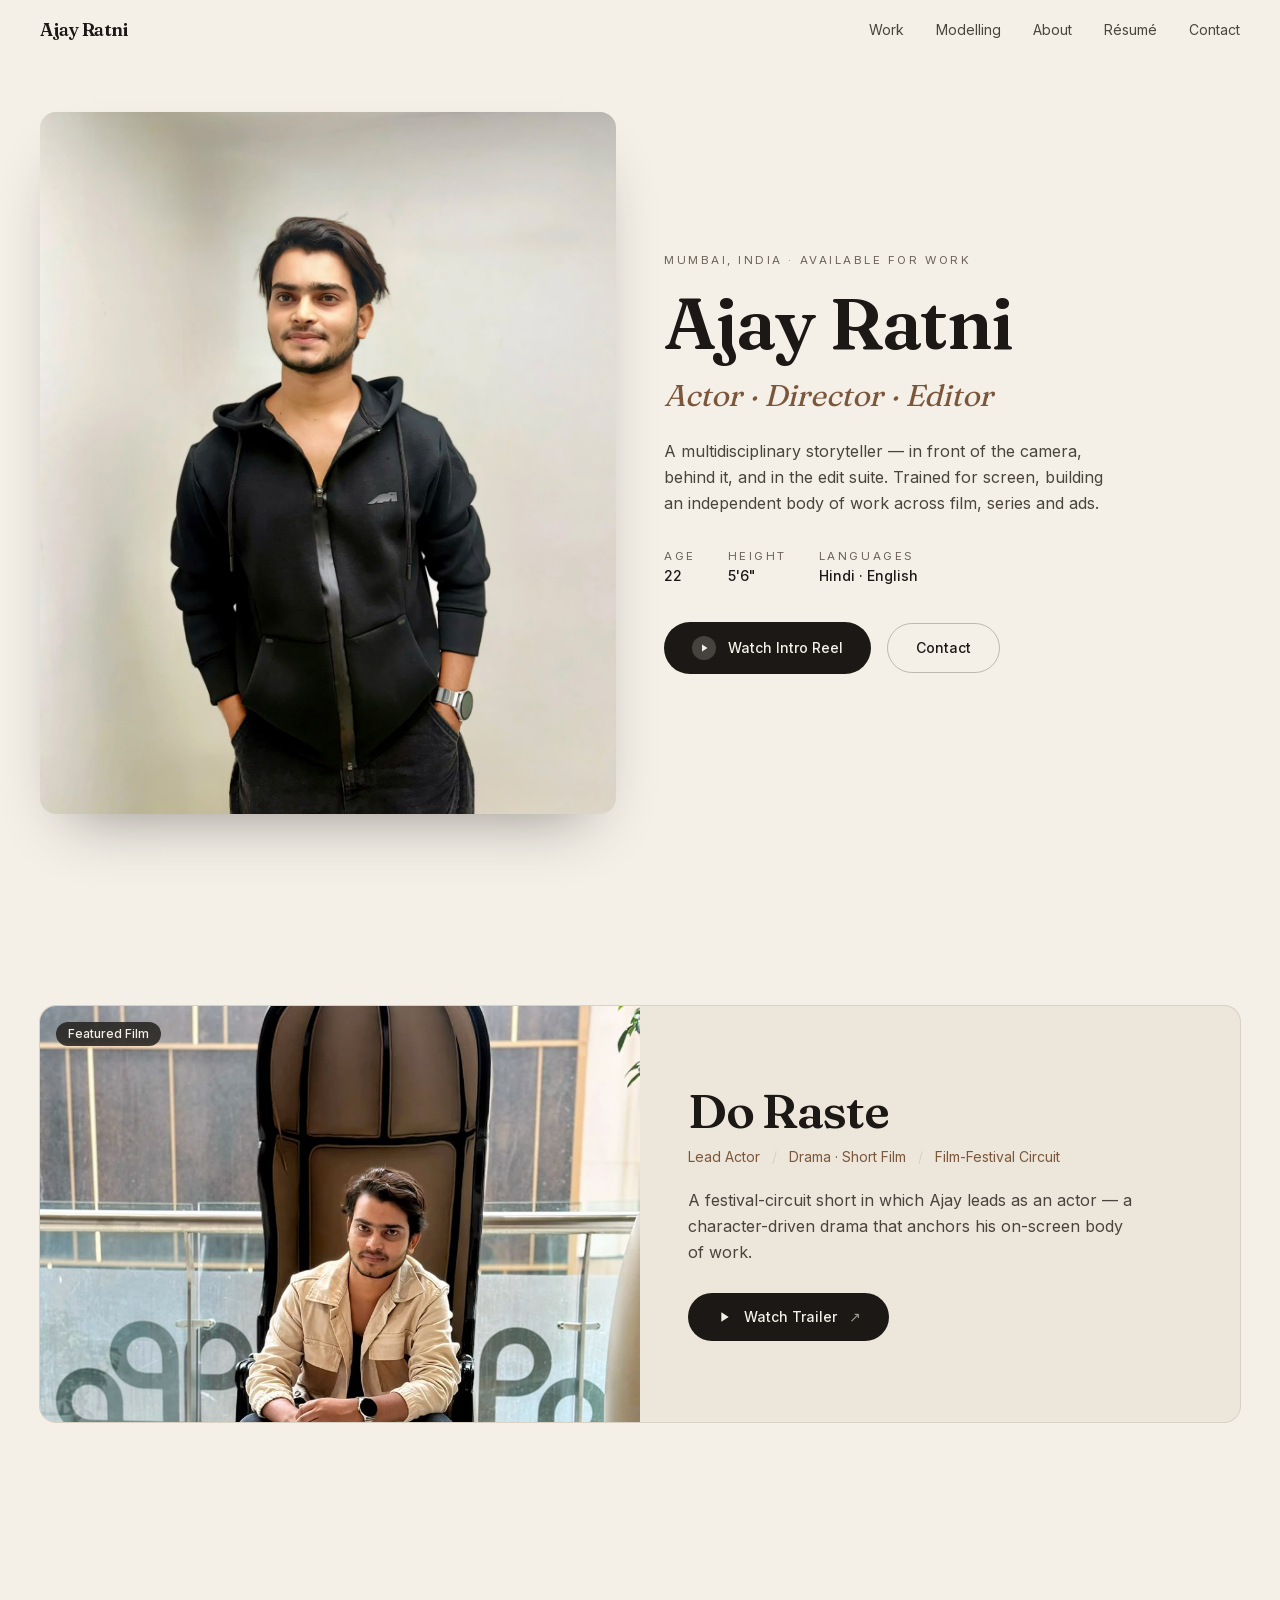
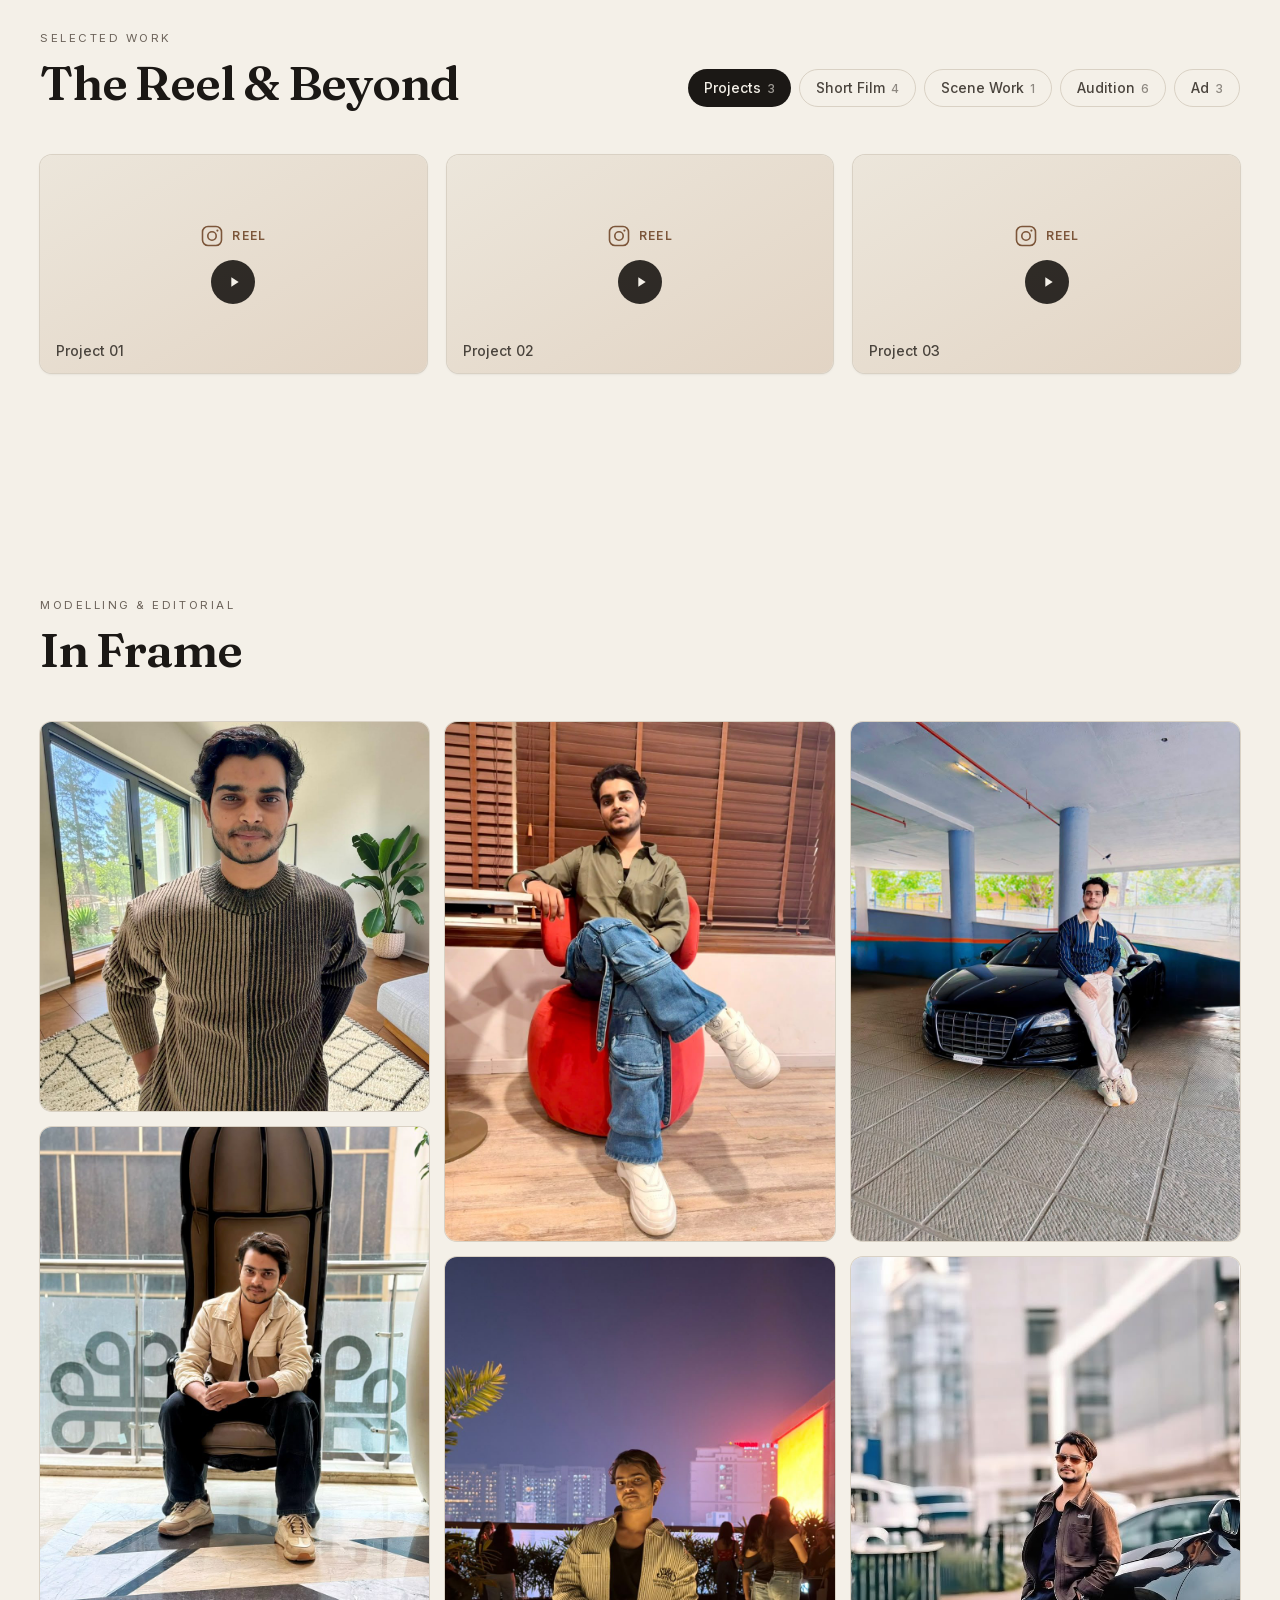
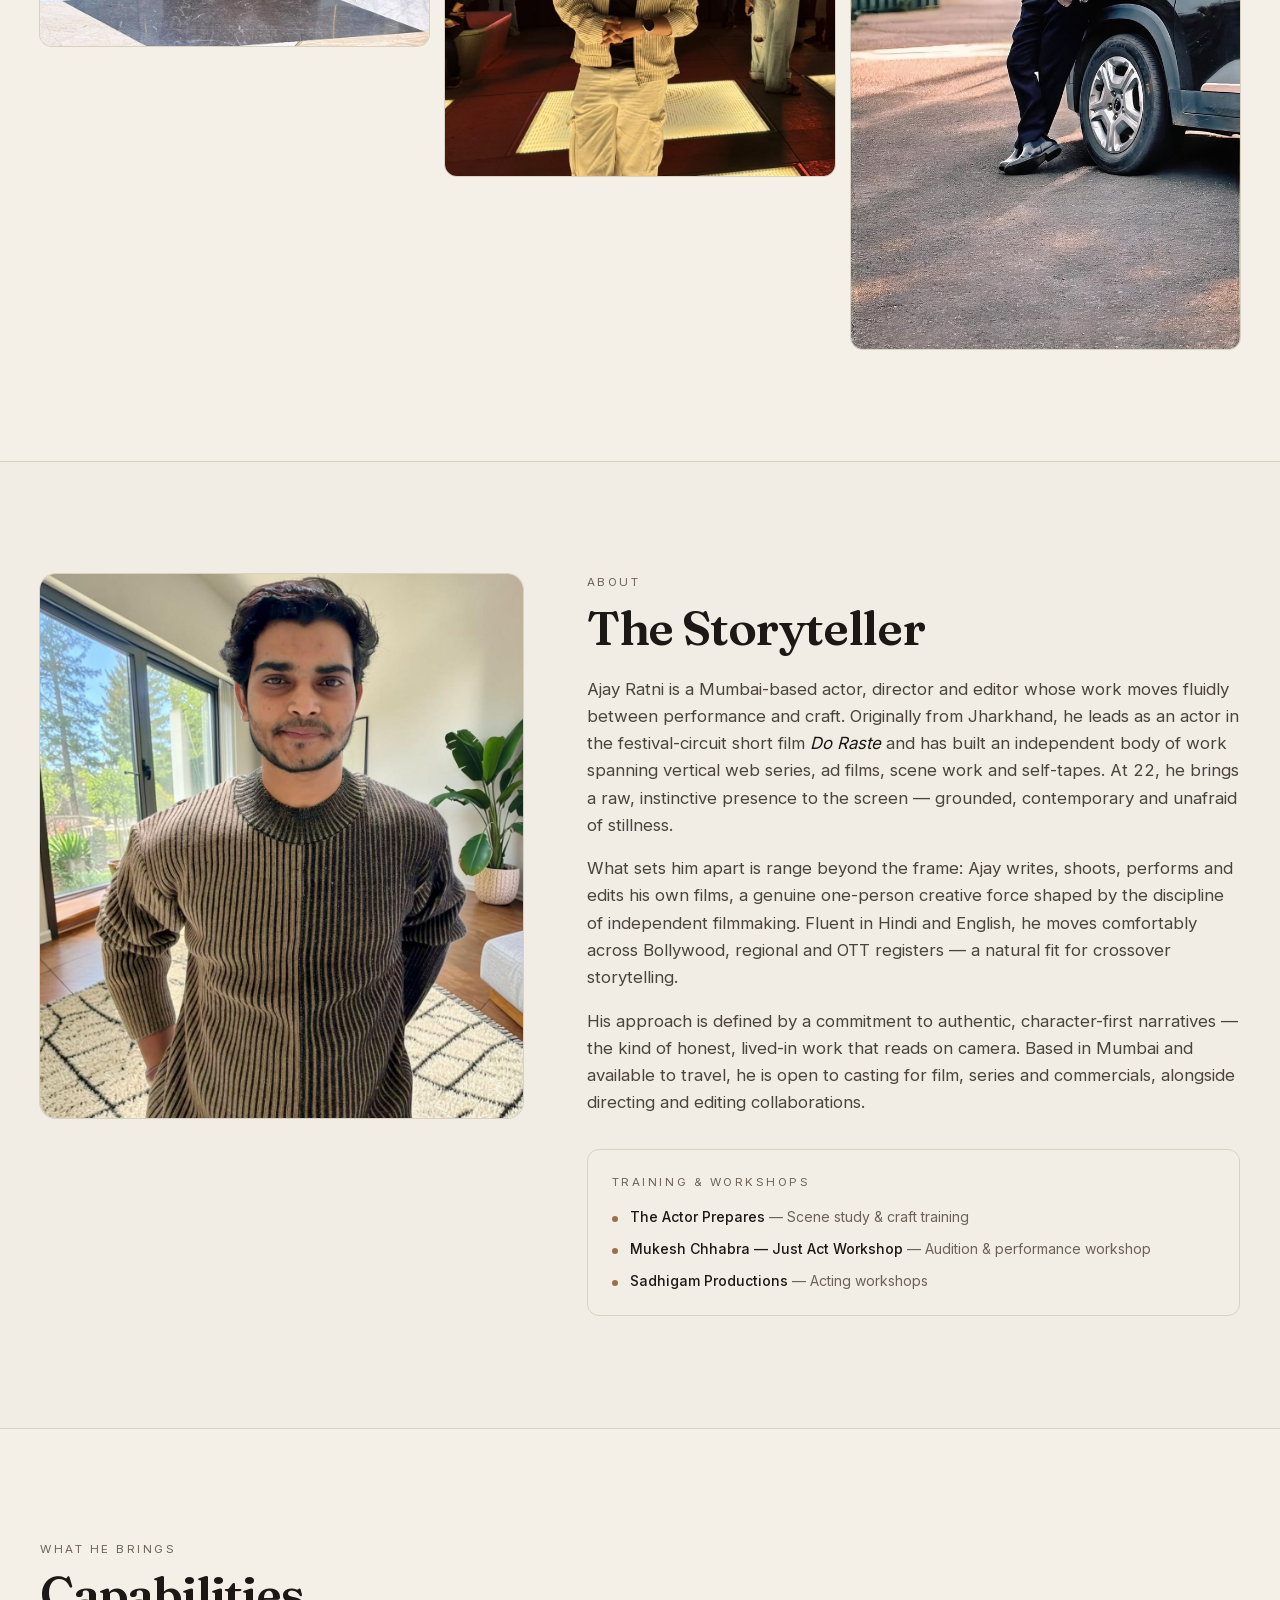
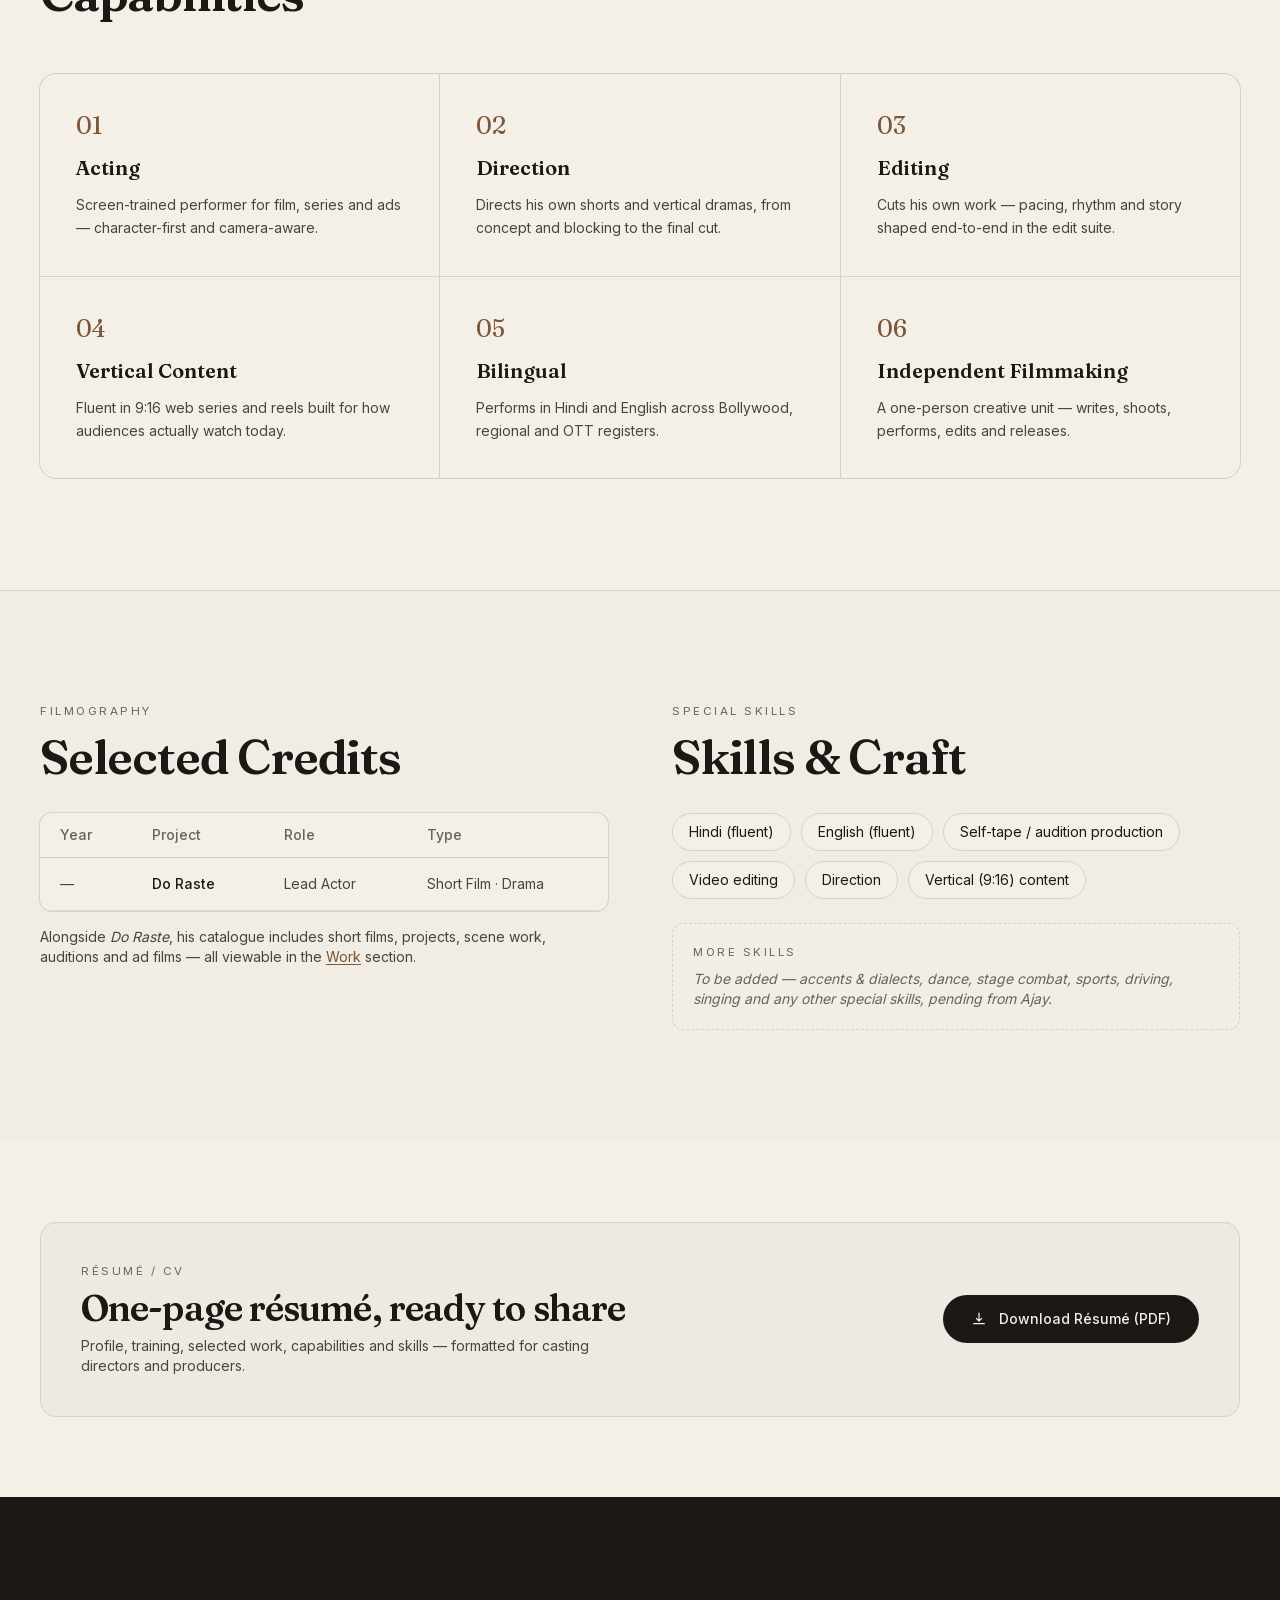
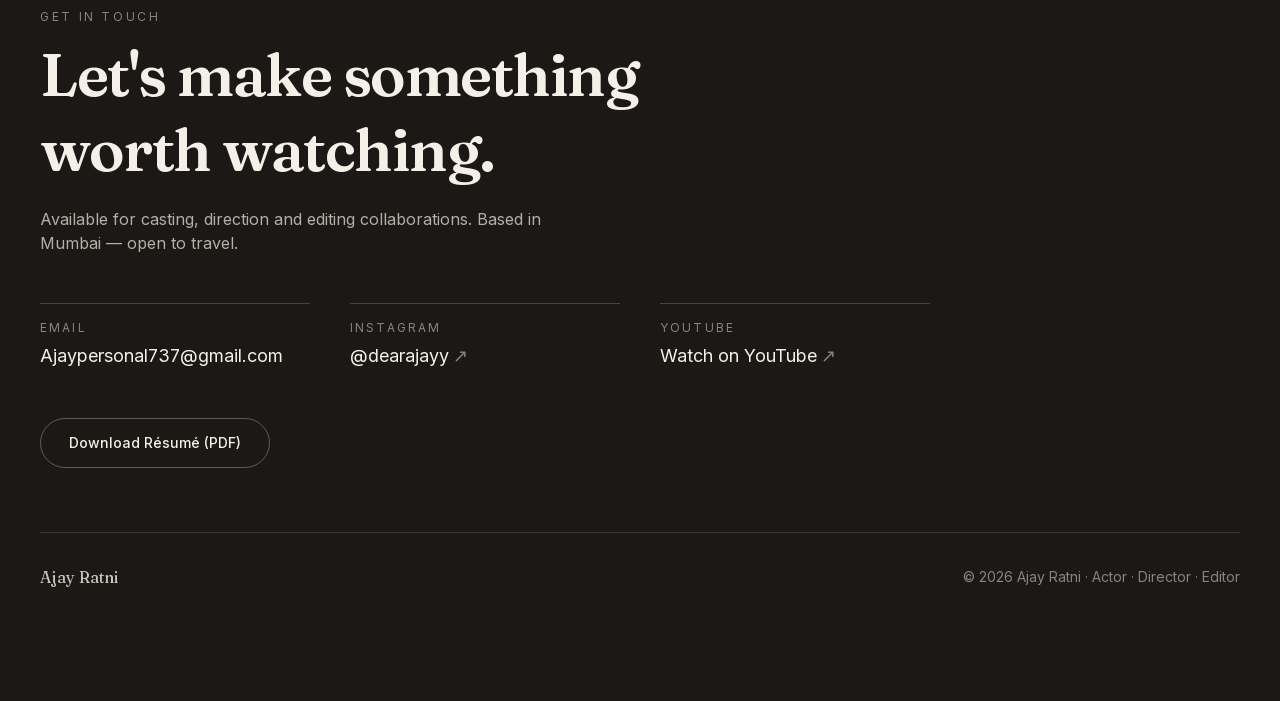
==== index.html @ 9f33a71b "initial cleaned ajay-ratni-site" ====
<!DOCTYPE html><html lang="en" class="fraunces_6823ef9b-module__G3Eq0G__variable inter_c15e96cb-module__0bjUvq__variable"><head><meta charSet="utf-8"/><meta name="viewport" content="width=device-width, initial-scale=1"/><link rel="preload" href="/_next/static/media/03bda585a99c6450-s.p.32sris142tqlb.woff2" as="font" crossorigin="" type="font/woff2"/><link rel="preload" href="/_next/static/media/83afe278b6a6bb3c-s.p.2bn3s6zvc0dyp.woff2" as="font" crossorigin="" type="font/woff2"/><link rel="preload" as="image" href="/images/hero-headshot.jpeg"/><link rel="stylesheet" href="/_next/static/chunks/0-1mn957_w1ls.css" data-precedence="next"/><link rel="preload" as="script" fetchPriority="low" href="/_next/static/chunks/3ll07n217cgxf.js"/><script src="/_next/static/chunks/17c2xufnf7-1b.js" async=""></script><script src="/_next/static/chunks/0iec5q4ack_04.js" async=""></script><script src="/_next/static/chunks/turbopack-42txp5vxx_n1k.js" async=""></script><script src="/_next/static/chunks/1d4h-sglyo8ft.js" async=""></script><script src="/_next/static/chunks/14mumt5_n0xhi.js" async=""></script><script src="/_next/static/chunks/2r0vityy7-nzr.js" async=""></script><meta name="next-size-adjust" content=""/><title>Ajay Ratni — Actor · Director · Editor</title><meta name="description" content="Ajay Ratni is a Mumbai-based actor, director and editor. Watch his intro reel, selected work, and get in touch for casting and collaboration."/><script src="/_next/static/chunks/0cz1d0mv5g_q7.js" noModule=""></script></head><body><div hidden=""><!--$--><!--/$--></div><main><nav class="fixed inset-x-0 top-0 z-40 transition-colors duration-300 border-b border-transparent bg-transparent"><div class="mx-auto flex max-w-7xl items-center justify-between px-6 py-4 md:px-10"><button class="font-serif text-lg font-semibold tracking-tight text-ink">Ajay Ratni</button><div class="hidden items-center gap-8 md:flex"><a href="#work" class="text-sm text-ink-soft transition hover:text-ink">Work</a><a href="#modelling" class="text-sm text-ink-soft transition hover:text-ink">Modelling</a><a href="#about" class="text-sm text-ink-soft transition hover:text-ink">About</a><a href="#resume" class="text-sm text-ink-soft transition hover:text-ink">Résumé</a><a href="#contact" class="text-sm text-ink-soft transition hover:text-ink">Contact</a></div><button class="flex h-9 w-9 items-center justify-center md:hidden" aria-label="Open menu" aria-expanded="false"><span class="relative block h-4 w-5"><span class="absolute left-0 block h-0.5 w-5 bg-ink transition-all top-0"></span><span class="absolute left-0 top-1.5 block h-0.5 w-5 bg-ink transition-all opacity-100"></span><span class="absolute left-0 block h-0.5 w-5 bg-ink transition-all top-3"></span></span></button></div></nav><section id="top" class="relative min-h-screen w-full"><div class="mx-auto grid max-w-7xl grid-cols-1 items-stretch gap-8 px-6 pb-16 pt-24 md:grid-cols-2 md:gap-12 md:px-10 md:pb-24 md:pt-28"><div><div class="relative aspect-[4/5] w-full overflow-hidden rounded-2xl bg-paper-2 shadow-[0_30px_60px_-30px_rgba(27,24,21,0.45)] md:aspect-auto md:h-[78vh]"><img alt="Ajay Ratni — portrait" decoding="async" data-nimg="fill" class="object-cover object-[center_18%]" style="position:absolute;height:100%;width:100%;left:0;top:0;right:0;bottom:0;color:transparent" src="/images/hero-headshot.jpeg"/></div></div><div class="flex flex-col justify-center"><p class="eyebrow mb-5">Mumbai, India · Available for Work</p><h1 class="font-serif text-5xl font-semibold leading-[0.95] tracking-tight text-ink sm:text-6xl md:text-7xl">Ajay Ratni</h1><p class="mt-5 font-serif text-2xl italic text-accent-deep sm:text-3xl">Actor · Director · Editor</p><p class="mt-6 max-w-md text-base leading-relaxed text-ink-soft">A multidisciplinary storyteller — in front of the camera, behind it, and in the edit suite. Trained for screen, building an independent body of work across film, series and ads.</p><dl class="mt-8 flex flex-wrap gap-x-8 gap-y-3 text-sm text-ink"><div><dt class="eyebrow mb-0.5">Age</dt><dd class="font-medium">22</dd></div><div><dt class="eyebrow mb-0.5">Height</dt><dd class="font-medium">5&#x27;6&quot;</dd></div><div><dt class="eyebrow mb-0.5">Languages</dt><dd class="font-medium">Hindi · English</dd></div></dl><div class="mt-9 flex flex-wrap items-center gap-4"><button class="group inline-flex items-center gap-3 rounded-full bg-ink px-7 py-3.5 text-sm font-medium text-paper transition hover:bg-accent-deep"><span class="flex h-6 w-6 items-center justify-center rounded-full bg-paper/20 transition group-hover:bg-paper/30"><svg viewBox="0 0 24 24" class="h-3 w-3 fill-paper" aria-hidden="true"><path d="M8 5v14l11-7z"></path></svg></span>Watch Intro Reel</button><a href="#contact" class="inline-flex items-center gap-2 rounded-full border border-ink/25 px-7 py-3.5 text-sm font-medium text-ink transition hover:border-ink hover:bg-ink hover:text-paper">Contact</a></div></div></div></section><section id="featured" class="mx-auto max-w-7xl px-6 py-20 md:px-10 md:py-24"><div class="grid grid-cols-1 items-stretch overflow-hidden rounded-2xl bg-paper-2 ring-1 ring-line md:grid-cols-2"><div class="relative aspect-[4/3] w-full md:aspect-auto md:min-h-[26rem]"><img alt="Ajay Ratni in Do Raste" loading="lazy" decoding="async" data-nimg="fill" class="object-cover object-top" style="position:absolute;height:100%;width:100%;left:0;top:0;right:0;bottom:0;color:transparent" src="/images/ajay-1.jpg"/><span class="absolute left-4 top-4 rounded-full bg-ink/80 px-3 py-1 text-xs font-medium text-paper backdrop-blur">Featured Film</span></div><div class="flex flex-col justify-center gap-5 p-8 md:p-12"><div><h2 class="font-serif text-4xl font-semibold tracking-tight text-ink sm:text-5xl">Do Raste</h2><p class="mt-3 flex flex-wrap gap-x-3 gap-y-1 text-sm text-accent-deep"><span>Lead Actor</span><span class="text-line">/</span><span>Drama · Short Film</span><span class="text-line">/</span><span>Film-Festival Circuit</span></p></div><p class="max-w-md text-base leading-relaxed text-ink-soft">A festival-circuit short in which Ajay leads as an actor — a character-driven drama that anchors his on-screen body of work.</p><div class="pt-2"><a href="https://www.instagram.com/p/DXLIN8mCIje/" target="_blank" rel="noopener noreferrer" class="inline-flex items-center gap-3 rounded-full bg-ink px-7 py-3.5 text-sm font-medium text-paper transition hover:bg-accent-deep"><svg viewBox="0 0 24 24" class="h-4 w-4 fill-paper" aria-hidden="true"><path d="M8 5v14l11-7z"></path></svg>Watch Trailer<span class="text-paper/60">↗</span></a></div></div></div></section><section id="work" class="mx-auto max-w-7xl px-6 py-20 md:px-10 md:py-28"><div class="mb-10 flex flex-col gap-6 md:mb-12 md:flex-row md:items-end md:justify-between"><div><p class="eyebrow mb-3">Selected Work</p><h2 class="font-serif text-4xl font-semibold tracking-tight text-ink sm:text-5xl">The Reel &amp; Beyond</h2></div><div class="flex flex-wrap gap-2"><button class="rounded-full px-4 py-2 text-sm font-medium transition bg-ink text-paper">Projects<span class="ml-1.5 text-xs opacity-60">3</span></button><button class="rounded-full px-4 py-2 text-sm font-medium transition border border-line text-ink-soft hover:border-ink/40 hover:text-ink">Short Film<span class="ml-1.5 text-xs opacity-60">4</span></button><button class="rounded-full px-4 py-2 text-sm font-medium transition border border-line text-ink-soft hover:border-ink/40 hover:text-ink">Scene Work<span class="ml-1.5 text-xs opacity-60">1</span></button><button class="rounded-full px-4 py-2 text-sm font-medium transition border border-line text-ink-soft hover:border-ink/40 hover:text-ink">Audition<span class="ml-1.5 text-xs opacity-60">6</span></button><button class="rounded-full px-4 py-2 text-sm font-medium transition border border-line text-ink-soft hover:border-ink/40 hover:text-ink">Ad<span class="ml-1.5 text-xs opacity-60">3</span></button></div></div><div class="grid grid-cols-1 gap-5 sm:grid-cols-2 lg:grid-cols-3"><a href="https://www.instagram.com/reel/DZEOx-eqaC0/" target="_blank" rel="noopener noreferrer" class="group relative flex aspect-video w-full flex-col items-center justify-center overflow-hidden rounded-xl bg-gradient-to-br from-paper-2 to-[#e2d4c4] text-ink shadow-sm ring-1 ring-line transition hover:shadow-lg" aria-label="Watch Project 01 on Instagram"><span class="flex items-center gap-2 text-accent-deep"><svg viewBox="0 0 24 24" class="h-6 w-6 fill-none stroke-current" stroke-width="1.6" aria-hidden="true"><rect x="2.5" y="2.5" width="19" height="19" rx="5.5"></rect><circle cx="12" cy="12" r="4.2"></circle><circle cx="17.4" cy="6.6" r="1.1" class="fill-current stroke-none"></circle></svg><span class="text-xs font-semibold uppercase tracking-widest">Reel</span></span><span class="mt-3 flex h-11 w-11 items-center justify-center rounded-full bg-ink/90 transition group-hover:scale-105"><svg viewBox="0 0 24 24" class="ml-0.5 h-4 w-4 fill-paper" aria-hidden="true"><path d="M8 5v14l11-7z"></path></svg></span><span class="absolute bottom-3 left-4 text-sm font-medium text-ink-soft">Project 01</span><span class="absolute bottom-3 right-4 text-[0.7rem] text-muted opacity-0 transition group-hover:opacity-100">Opens Instagram ↗</span></a><a href="https://www.instagram.com/reel/DVXkE86EWV7/" target="_blank" rel="noopener noreferrer" class="group relative flex aspect-video w-full flex-col items-center justify-center overflow-hidden rounded-xl bg-gradient-to-br from-paper-2 to-[#e2d4c4] text-ink shadow-sm ring-1 ring-line transition hover:shadow-lg" aria-label="Watch Project 02 on Instagram"><span class="flex items-center gap-2 text-accent-deep"><svg viewBox="0 0 24 24" class="h-6 w-6 fill-none stroke-current" stroke-width="1.6" aria-hidden="true"><rect x="2.5" y="2.5" width="19" height="19" rx="5.5"></rect><circle cx="12" cy="12" r="4.2"></circle><circle cx="17.4" cy="6.6" r="1.1" class="fill-current stroke-none"></circle></svg><span class="text-xs font-semibold uppercase tracking-widest">Reel</span></span><span class="mt-3 flex h-11 w-11 items-center justify-center rounded-full bg-ink/90 transition group-hover:scale-105"><svg viewBox="0 0 24 24" class="ml-0.5 h-4 w-4 fill-paper" aria-hidden="true"><path d="M8 5v14l11-7z"></path></svg></span><span class="absolute bottom-3 left-4 text-sm font-medium text-ink-soft">Project 02</span><span class="absolute bottom-3 right-4 text-[0.7rem] text-muted opacity-0 transition group-hover:opacity-100">Opens Instagram ↗</span></a><a href="https://www.instagram.com/reel/DVxMv7QkeDi/" target="_blank" rel="noopener noreferrer" class="group relative flex aspect-video w-full flex-col items-center justify-center overflow-hidden rounded-xl bg-gradient-to-br from-paper-2 to-[#e2d4c4] text-ink shadow-sm ring-1 ring-line transition hover:shadow-lg" aria-label="Watch Project 03 on Instagram"><span class="flex items-center gap-2 text-accent-deep"><svg viewBox="0 0 24 24" class="h-6 w-6 fill-none stroke-current" stroke-width="1.6" aria-hidden="true"><rect x="2.5" y="2.5" width="19" height="19" rx="5.5"></rect><circle cx="12" cy="12" r="4.2"></circle><circle cx="17.4" cy="6.6" r="1.1" class="fill-current stroke-none"></circle></svg><span class="text-xs font-semibold uppercase tracking-widest">Reel</span></span><span class="mt-3 flex h-11 w-11 items-center justify-center rounded-full bg-ink/90 transition group-hover:scale-105"><svg viewBox="0 0 24 24" class="ml-0.5 h-4 w-4 fill-paper" aria-hidden="true"><path d="M8 5v14l11-7z"></path></svg></span><span class="absolute bottom-3 left-4 text-sm font-medium text-ink-soft">Project 03</span><span class="absolute bottom-3 right-4 text-[0.7rem] text-muted opacity-0 transition group-hover:opacity-100">Opens Instagram ↗</span></a></div></section><section id="modelling" class="mx-auto max-w-7xl px-6 py-20 md:px-10 md:py-28"><div class="mb-10 md:mb-12"><p class="eyebrow mb-3">Modelling &amp; Editorial</p><h2 class="font-serif text-4xl font-semibold tracking-tight text-ink sm:text-5xl">In Frame</h2></div><div class="gap-4 [column-fill:_balance] sm:columns-2 lg:columns-3"><button class="group mb-4 block w-full overflow-hidden rounded-xl ring-1 ring-line" aria-label="Open photo 1"><img src="/images/ajay-2.jpg" alt="Ajay Ratni — modelling 1" loading="lazy" class="w-full transition duration-500 group-hover:scale-[1.03]"/></button><button class="group mb-4 block w-full overflow-hidden rounded-xl ring-1 ring-line" aria-label="Open photo 2"><img src="/images/ajay-1.jpg" alt="Ajay Ratni — modelling 2" loading="lazy" class="w-full transition duration-500 group-hover:scale-[1.03]"/></button><button class="group mb-4 block w-full overflow-hidden rounded-xl ring-1 ring-line" aria-label="Open photo 3"><img src="/images/ajay-3.jpg" alt="Ajay Ratni — modelling 3" loading="lazy" class="w-full transition duration-500 group-hover:scale-[1.03]"/></button><button class="group mb-4 block w-full overflow-hidden rounded-xl ring-1 ring-line" aria-label="Open photo 4"><img src="/images/ajay-6.jpg" alt="Ajay Ratni — modelling 4" loading="lazy" class="w-full transition duration-500 group-hover:scale-[1.03]"/></button><button class="group mb-4 block w-full overflow-hidden rounded-xl ring-1 ring-line" aria-label="Open photo 5"><img src="/images/ajay-4.jpg" alt="Ajay Ratni — modelling 5" loading="lazy" class="w-full transition duration-500 group-hover:scale-[1.03]"/></button><button class="group mb-4 block w-full overflow-hidden rounded-xl ring-1 ring-line" aria-label="Open photo 6"><img src="/images/ajay-5.jpg" alt="Ajay Ratni — modelling 6" loading="lazy" class="w-full transition duration-500 group-hover:scale-[1.03]"/></button></div></section><section id="about" class="border-y border-line bg-paper-2/40"><div class="mx-auto grid max-w-7xl grid-cols-1 gap-10 px-6 py-20 md:grid-cols-[0.85fr_1.15fr] md:gap-16 md:px-10 md:py-28"><div class="relative order-1 aspect-[4/5] w-full overflow-hidden rounded-2xl ring-1 ring-line md:order-none md:aspect-auto md:h-[34rem]"><img alt="Ajay Ratni" loading="lazy" decoding="async" data-nimg="fill" class="object-cover object-top" style="position:absolute;height:100%;width:100%;left:0;top:0;right:0;bottom:0;color:transparent" src="/images/ajay-2.jpg"/></div><div class="flex flex-col justify-center"><p class="eyebrow mb-3">About</p><h2 class="mb-6 font-serif text-4xl font-semibold tracking-tight text-ink sm:text-5xl">The Storyteller</h2><div class="space-y-4 text-[1.05rem] leading-relaxed text-ink-soft"><p>Ajay Ratni is a Mumbai-based actor, director and editor whose work moves fluidly between performance and craft. Originally from Jharkhand, he leads as an actor in the festival-circuit short film<!-- --> <em class="text-ink">Do Raste</em> and has built an independent body of work spanning vertical web series, ad films, scene work and self-tapes. At 22, he brings a raw, instinctive presence to the screen — grounded, contemporary and unafraid of stillness.</p><p>What sets him apart is range beyond the frame: Ajay writes, shoots, performs and edits his own films, a genuine one-person creative force shaped by the discipline of independent filmmaking. Fluent in Hindi and English, he moves comfortably across Bollywood, regional and OTT registers — a natural fit for crossover storytelling.</p><p>His approach is defined by a commitment to authentic, character-first narratives — the kind of honest, lived-in work that reads on camera. Based in Mumbai and available to travel, he is open to casting for film, series and commercials, alongside directing and editing collaborations.</p></div><div class="mt-8 rounded-xl border border-line bg-paper/60 p-6"><p class="eyebrow mb-4">Training &amp; Workshops</p><ul class="space-y-3"><li class="flex items-baseline gap-3"><span class="mt-1 h-1.5 w-1.5 shrink-0 rounded-full bg-accent"></span><span class="text-sm text-ink"><span class="font-medium">The Actor Prepares</span><span class="text-muted"> — <!-- -->Scene study &amp; craft training</span></span></li><li class="flex items-baseline gap-3"><span class="mt-1 h-1.5 w-1.5 shrink-0 rounded-full bg-accent"></span><span class="text-sm text-ink"><span class="font-medium">Mukesh Chhabra — Just Act Workshop</span><span class="text-muted"> — <!-- -->Audition &amp; performance workshop</span></span></li><li class="flex items-baseline gap-3"><span class="mt-1 h-1.5 w-1.5 shrink-0 rounded-full bg-accent"></span><span class="text-sm text-ink"><span class="font-medium">Sadhigam Productions</span><span class="text-muted"> — <!-- -->Acting workshops</span></span></li></ul></div></div></div></section><section id="capabilities" class="mx-auto max-w-7xl px-6 py-20 md:px-10 md:py-28"><div class="mb-10 md:mb-14"><p class="eyebrow mb-3">What He Brings</p><h2 class="font-serif text-4xl font-semibold tracking-tight text-ink sm:text-5xl">Capabilities</h2></div><div class="grid grid-cols-1 gap-px overflow-hidden rounded-2xl bg-line ring-1 ring-line sm:grid-cols-2 lg:grid-cols-3"><div class="group flex flex-col gap-3 bg-paper p-7 transition hover:bg-paper-2/60 md:p-9"><span class="font-serif text-2xl text-accent-deep">01</span><h3 class="font-serif text-xl font-semibold text-ink">Acting</h3><p class="text-sm leading-relaxed text-ink-soft">Screen-trained performer for film, series and ads — character-first and camera-aware.</p></div><div class="group flex flex-col gap-3 bg-paper p-7 transition hover:bg-paper-2/60 md:p-9"><span class="font-serif text-2xl text-accent-deep">02</span><h3 class="font-serif text-xl font-semibold text-ink">Direction</h3><p class="text-sm leading-relaxed text-ink-soft">Directs his own shorts and vertical dramas, from concept and blocking to the final cut.</p></div><div class="group flex flex-col gap-3 bg-paper p-7 transition hover:bg-paper-2/60 md:p-9"><span class="font-serif text-2xl text-accent-deep">03</span><h3 class="font-serif text-xl font-semibold text-ink">Editing</h3><p class="text-sm leading-relaxed text-ink-soft">Cuts his own work — pacing, rhythm and story shaped end-to-end in the edit suite.</p></div><div class="group flex flex-col gap-3 bg-paper p-7 transition hover:bg-paper-2/60 md:p-9"><span class="font-serif text-2xl text-accent-deep">04</span><h3 class="font-serif text-xl font-semibold text-ink">Vertical Content</h3><p class="text-sm leading-relaxed text-ink-soft">Fluent in 9:16 web series and reels built for how audiences actually watch today.</p></div><div class="group flex flex-col gap-3 bg-paper p-7 transition hover:bg-paper-2/60 md:p-9"><span class="font-serif text-2xl text-accent-deep">05</span><h3 class="font-serif text-xl font-semibold text-ink">Bilingual</h3><p class="text-sm leading-relaxed text-ink-soft">Performs in Hindi and English across Bollywood, regional and OTT registers.</p></div><div class="group flex flex-col gap-3 bg-paper p-7 transition hover:bg-paper-2/60 md:p-9"><span class="font-serif text-2xl text-accent-deep">06</span><h3 class="font-serif text-xl font-semibold text-ink">Independent Filmmaking</h3><p class="text-sm leading-relaxed text-ink-soft">A one-person creative unit — writes, shoots, performs, edits and releases.</p></div></div></section><section id="credits" class="border-t border-line bg-paper-2/40"><div class="mx-auto grid max-w-7xl grid-cols-1 gap-12 px-6 py-20 md:grid-cols-2 md:gap-16 md:px-10 md:py-28"><div><p class="eyebrow mb-3">Filmography</p><h2 class="mb-8 font-serif text-4xl font-semibold tracking-tight text-ink sm:text-5xl">Selected Credits</h2><div class="overflow-x-auto rounded-xl bg-paper ring-1 ring-line"><table class="w-full min-w-[26rem] text-left text-sm"><thead><tr class="border-b border-line text-muted"><th class="px-5 py-3 font-medium">Year</th><th class="px-5 py-3 font-medium">Project</th><th class="px-5 py-3 font-medium">Role</th><th class="px-5 py-3 font-medium">Type</th></tr></thead><tbody><tr class="border-b border-line/70"><td class="px-5 py-4 text-ink-soft">—</td><td class="px-5 py-4 font-medium text-ink">Do Raste</td><td class="px-5 py-4 text-ink-soft">Lead Actor</td><td class="px-5 py-4 text-ink-soft">Short Film · Drama</td></tr></tbody></table></div><p class="mt-4 text-sm text-ink-soft">Alongside <em>Do Raste</em>, his catalogue includes short films, projects, scene work, auditions and ad films — all viewable in the<!-- --> <a href="#work" class="text-accent-deep underline underline-offset-2">Work</a> <!-- -->section.</p></div><div><p class="eyebrow mb-3">Special Skills</p><h2 class="mb-8 font-serif text-4xl font-semibold tracking-tight text-ink sm:text-5xl">Skills &amp; Craft</h2><div class="flex flex-wrap gap-2.5"><span class="rounded-full border border-line bg-paper px-4 py-2 text-sm text-ink">Hindi (fluent)</span><span class="rounded-full border border-line bg-paper px-4 py-2 text-sm text-ink">English (fluent)</span><span class="rounded-full border border-line bg-paper px-4 py-2 text-sm text-ink">Self-tape / audition production</span><span class="rounded-full border border-line bg-paper px-4 py-2 text-sm text-ink">Video editing</span><span class="rounded-full border border-line bg-paper px-4 py-2 text-sm text-ink">Direction</span><span class="rounded-full border border-line bg-paper px-4 py-2 text-sm text-ink">Vertical (9:16) content</span></div><div class="mt-6 rounded-xl border border-dashed border-line bg-paper/50 p-5"><p class="eyebrow mb-2">More Skills</p><p class="text-sm italic text-muted">To be added — accents &amp; dialects, dance, stage combat, sports, driving, singing and any other special skills, pending from Ajay.</p></div></div></div></section><section id="resume" class="mx-auto max-w-7xl px-6 py-16 md:px-10 md:py-20"><div class="flex flex-col items-start justify-between gap-6 rounded-2xl border border-line bg-paper-2/50 p-8 md:flex-row md:items-center md:p-10"><div><p class="eyebrow mb-2">Résumé / CV</p><h2 class="font-serif text-3xl font-semibold tracking-tight text-ink sm:text-4xl">One-page résumé, ready to share</h2><p class="mt-2 max-w-lg text-sm text-ink-soft">Profile, training, selected work, capabilities and skills — formatted for casting directors and producers.</p></div><a href="/Ajay-Ratni-Resume.pdf" download="" class="inline-flex shrink-0 items-center gap-3 rounded-full bg-ink px-7 py-3.5 text-sm font-medium text-paper transition hover:bg-accent-deep"><svg viewBox="0 0 24 24" class="h-4 w-4 fill-none stroke-current" stroke-width="1.8" aria-hidden="true"><path d="M12 3v12m0 0 4-4m-4 4-4-4M4 19h16" stroke-linecap="round" stroke-linejoin="round"></path></svg>Download Résumé (PDF)</a></div></section><footer id="contact" class="bg-ink text-paper"><div class="mx-auto max-w-7xl px-6 py-20 md:px-10 md:py-28"><p class="mb-3 text-xs uppercase tracking-[0.22em] text-paper/50">Get in touch</p><h2 class="max-w-2xl font-serif text-4xl font-semibold leading-tight tracking-tight sm:text-6xl">Let&#x27;s make something worth watching.</h2><p class="mt-5 max-w-lg text-paper/70">Available for casting, direction and editing collaborations. Based in Mumbai — open to travel.</p><div class="mt-12 grid grid-cols-1 gap-x-10 gap-y-8 sm:grid-cols-2 lg:grid-cols-4"><a href="mailto:Ajaypersonal737@gmail.com" class="group border-t border-paper/20 pt-4 transition"><p class="text-xs uppercase tracking-[0.18em] text-paper/50">Email</p><p class="mt-1.5 text-lg text-paper transition group-hover:text-accent">Ajaypersonal737@gmail.com</p></a><a href="https://www.instagram.com/dearajayy" target="_blank" rel="noopener noreferrer" class="group border-t border-paper/20 pt-4 transition"><p class="text-xs uppercase tracking-[0.18em] text-paper/50">Instagram</p><p class="mt-1.5 text-lg text-paper transition group-hover:text-accent">@dearajayy<span class="ml-1 text-paper/50">↗</span></p></a><a href="https://youtu.be/1nlHMQfiEY0" target="_blank" rel="noopener noreferrer" class="group border-t border-paper/20 pt-4 transition"><p class="text-xs uppercase tracking-[0.18em] text-paper/50">YouTube</p><p class="mt-1.5 text-lg text-paper transition group-hover:text-accent">Watch on YouTube<span class="ml-1 text-paper/50">↗</span></p></a></div><div class="mt-12"><a href="/Ajay-Ratni-Resume.pdf" download="" class="inline-flex items-center gap-3 rounded-full border border-paper/30 px-7 py-3.5 text-sm font-medium text-paper transition hover:border-paper hover:bg-paper hover:text-ink">Download Résumé (PDF)</a></div><div class="mt-16 flex flex-col gap-2 border-t border-paper/15 pt-8 text-sm text-paper/50 sm:flex-row sm:items-center sm:justify-between"><span class="font-serif text-base text-paper/80">Ajay Ratni</span><span>© <!-- -->2026<!-- --> Ajay Ratni · Actor · Director · Editor</span></div></div></footer></main><!--$--><!--/$--><script src="/_next/static/chunks/3ll07n217cgxf.js" id="_R_" async=""></script><script>(self.__next_f=self.__next_f | []).push([0])</script><script>self.__next_f.push([1,"1:\"$Sreact.fragment\"\n2:I[39756,[\"/_next/static/chunks/1d4h-sglyo8ft.js\",\"/_next/static/chunks/14mumt5_n0xhi.js\"],\"default\"]\n3:I[37457,[\"/_next/static/chunks/1d4h-sglyo8ft.js\",\"/_next/static/chunks/14mumt5_n0xhi.js\"],\"default\"]\n4:I[42724,[\"/_next/static/chunks/1d4h-sglyo8ft.js\",\"/_next/static/chunks/14mumt5_n0xhi.js\",\"/_next/static/chunks/2r0vityy7-nzr.js\"],\"default\"]\n5:I[92349,[\"/_next/static/chunks/1d4h-sglyo8ft.js\",\"/_next/static/chunks/14mumt5_n0xhi.js\",\"/_next/static/chunks/2r0vityy7-nzr.js\"],\"default\"]\n6:I[5500,[\"/_next/static/chunks/1d4h-sglyo8ft.js\",\"/_next/static/chunks/14mumt5_n0xhi.js\",\"/_next/static/chunks/2r0vityy7-nzr.js\"],\"Image\"]\n7:I[48055,[\"/_next/static/chunks/1d4h-sglyo8ft.js\",\"/_next/static/chunks/14mumt5_n0xhi.js\",\"/_next/static/chunks/2r0vityy7-nzr.js\"],\"default\"]\n8:I[31685,[\"/_next/static/chunks/1d4h-sglyo8ft.js\",\"/_next/static/chunks/14mumt5_n0xhi.js\",\"/_next/static/chunks/2r0vityy7-nzr.js\"],\"default\"]\n12:I[68027,[\"/_next/static/chunks/1d4h-sglyo8ft.js\",\"/_next/static/chunks/14mumt5_n0xhi.js\"],\"default\",1]\n:HL[\"/_next/static/chunks/0-1mn957_w1ls.css\",\"style\"]\n:HL[\"/_next/static/media/03bda585a99c6450-s.p.32sris142tqlb.woff2\",\"font\",{\"crossOrigin\":\"\",\"type\":\"font/woff2\"}]\n:HL[\"/_next/static/media/83afe278b6a6bb3c-s.p.2bn3s6zvc0dyp.woff2\",\"font\",{\"crossOrigin\":\"\",\"type\":\"font/woff2\"}]\n"])</script><script>self.__next_f.push([1,"0:{\"P\":null,\"c\":[\"\",\"\"],\"q\":\"\",\"i\":false,\"f\":[[[\"\",{\"children\":[\"__PAGE__\",{}]},\"$undefined\",\"$undefined\",16],[[\"$\",\"$1\",\"c\",{\"children\":[[[\"$\",\"link\",\"0\",{\"rel\":\"stylesheet\",\"href\":\"/_next/static/chunks/0-1mn957_w1ls.css\",\"precedence\":\"next\",\"crossOrigin\":\"$undefined\",\"nonce\":\"$undefined\"}],[\"$\",\"script\",\"script-0\",{\"src\":\"/_next/static/chunks/1d4h-sglyo8ft.js\",\"async\":true,\"nonce\":\"$undefined\"}],[\"$\",\"script\",\"script-1\",{\"src\":\"/_next/static/chunks/14mumt5_n0xhi.js\",\"async\":true,\"nonce\":\"$undefined\"}]],[\"$\",\"html\",null,{\"lang\":\"en\",\"className\":\"fraunces_6823ef9b-module__G3Eq0G__variable inter_c15e96cb-module__0bjUvq__variable\",\"children\":[\"$\",\"body\",null,{\"children\":[\"$\",\"$L2\",null,{\"parallelRouterKey\":\"children\",\"error\":\"$undefined\",\"errorStyles\":\"$undefined\",\"errorScripts\":\"$undefined\",\"template\":[\"$\",\"$L3\",null,{}],\"templateStyles\":\"$undefined\",\"templateScripts\":\"$undefined\",\"notFound\":[[[\"$\",\"title\",null,{\"children\":\"404: This page could not be found.\"}],[\"$\",\"div\",null,{\"style\":{\"fontFamily\":\"system-ui,\\\"Segoe UI\\\",Roboto,Helvetica,Arial,sans-serif,\\\"Apple Color Emoji\\\",\\\"Segoe UI Emoji\\\"\",\"height\":\"100vh\",\"textAlign\":\"center\",\"display\":\"flex\",\"flexDirection\":\"column\",\"alignItems\":\"center\",\"justifyContent\":\"center\"},\"children\":[\"$\",\"div\",null,{\"children\":[[\"$\",\"style\",null,{\"dangerouslySetInnerHTML\":{\"__html\":\"body{color:#000;background:#fff;margin:0}.next-error-h1{border-right:1px solid rgba(0,0,0,.3)}@media (prefers-color-scheme:dark){body{color:#fff;background:#000}.next-error-h1{border-right:1px solid rgba(255,255,255,.3)}}\"}}],[\"$\",\"h1\",null,{\"className\":\"next-error-h1\",\"style\":{\"display\":\"inline-block\",\"margin\":\"0 20px 0 0\",\"padding\":\"0 23px 0 0\",\"fontSize\":24,\"fontWeight\":500,\"verticalAlign\":\"top\",\"lineHeight\":\"49px\"},\"children\":404}],[\"$\",\"div\",null,{\"style\":{\"display\":\"inline-block\"},\"children\":[\"$\",\"h2\",null,{\"style\":{\"fontSize\":14,\"fontWeight\":400,\"lineHeight\":\"49px\",\"margin\":0},\"children\":\"This page could not be found.\"}]}]]}]}]],[]],\"forbidden\":\"$undefined\",\"unauthorized\":\"$undefined\"}]}]}]]}],{\"children\":[[\"$\",\"$1\",\"c\",{\"children\":[[\"$\",\"main\",null,{\"children\":[[\"$\",\"$L4\",null,{}],[\"$\",\"$L5\",null,{}],[\"$\",\"section\",null,{\"id\":\"featured\",\"className\":\"mx-auto max-w-7xl px-6 py-20 md:px-10 md:py-24\",\"children\":[\"$\",\"div\",null,{\"className\":\"grid grid-cols-1 items-stretch overflow-hidden rounded-2xl bg-paper-2 ring-1 ring-line md:grid-cols-2\",\"children\":[[\"$\",\"div\",null,{\"className\":\"relative aspect-[4/3] w-full md:aspect-auto md:min-h-[26rem]\",\"children\":[[\"$\",\"$L6\",null,{\"src\":\"/images/ajay-1.jpg\",\"alt\":\"Ajay Ratni in Do Raste\",\"fill\":true,\"sizes\":\"(max-width: 768px) 100vw, 50vw\",\"className\":\"object-cover object-top\"}],[\"$\",\"span\",null,{\"className\":\"absolute left-4 top-4 rounded-full bg-ink/80 px-3 py-1 text-xs font-medium text-paper backdrop-blur\",\"children\":\"Featured Film\"}]]}],[\"$\",\"div\",null,{\"className\":\"flex flex-col justify-center gap-5 p-8 md:p-12\",\"children\":[[\"$\",\"div\",null,{\"children\":[[\"$\",\"h2\",null,{\"className\":\"font-serif text-4xl font-semibold tracking-tight text-ink sm:text-5xl\",\"children\":\"Do Raste\"}],[\"$\",\"p\",null,{\"className\":\"mt-3 flex flex-wrap gap-x-3 gap-y-1 text-sm text-accent-deep\",\"children\":[[\"$\",\"span\",null,{\"children\":\"Lead Actor\"}],[\"$\",\"span\",null,{\"className\":\"text-line\",\"children\":\"/\"}],[\"$\",\"span\",null,{\"children\":\"Drama · Short Film\"}],[\"$\",\"span\",null,{\"className\":\"text-line\",\"children\":\"/\"}],[\"$\",\"span\",null,{\"children\":\"Film-Festival Circuit\"}]]}]]}],[\"$\",\"p\",null,{\"className\":\"max-w-md text-base leading-relaxed text-ink-soft\",\"children\":\"A festival-circuit short in which Ajay leads as an actor — a character-driven drama that anchors his on-screen body of work.\"}],[\"$\",\"div\",null,{\"className\":\"pt-2\",\"children\":[\"$\",\"a\",null,{\"href\":\"https://www.instagram.com/p/DXLIN8mCIje/\",\"target\":\"_blank\",\"rel\":\"noopener noreferrer\",\"className\":\"inline-flex items-center gap-3 rounded-full bg-ink px-7 py-3.5 text-sm font-medium text-paper transition hover:bg-accent-deep\",\"children\":[[\"$\",\"svg\",null,{\"viewBox\":\"0 0 24 24\",\"className\":\"h-4 w-4 fill-paper\",\"aria-hidden\":true,\"children\":[\"$\",\"path\",null,{\"d\":\"M8 5v14l11-7z\"}]}],\"Watch Trailer\",[\"$\",\"span\",null,{\"className\":\"text-paper/60\",\"children\":\"↗\"}]]}]}]]}]]}]}],[\"$\",\"$L7\",null,{}],[\"$\",\"$L8\",null,{}],[\"$\",\"section\",null,{\"id\":\"about\",\"className\":\"border-y border-line bg-paper-2/40\",\"children\":[\"$\",\"div\",null,{\"className\":\"mx-auto grid max-w-7xl grid-cols-1 gap-10 px-6 py-20 md:grid-cols-[0.85fr_1.15fr] md:gap-16 md:px-10 md:py-28\",\"children\":[\"$L9\",\"$La\"]}]}],\"$Lb\",\"$Lc\",\"$Ld\",\"$Le\"]}],[\"$Lf\"],\"$L10\"]}],{},null,false,null]},null,false,null],\"$L11\",false]],\"m\":\"$undefined\",\"G\":[\"$12\",[\"$L13\"]],\"S\":true,\"h\":null,\"s\":\"$undefined\",\"l\":\"$undefined\",\"p\":\"$undefined\",\"d\":\"$undefined\",\"b\":\"MsyB3hGfeLH6zfbyieApP\"}\n"])</script><script>self.__next_f.push([1,"14:I[97367,[\"/_next/static/chunks/1d4h-sglyo8ft.js\",\"/_next/static/chunks/14mumt5_n0xhi.js\"],\"OutletBoundary\"]\n15:\"$Sreact.suspense\"\n17:I[97367,[\"/_next/static/chunks/1d4h-sglyo8ft.js\",\"/_next/static/chunks/14mumt5_n0xhi.js\"],\"ViewportBoundary\"]\n19:I[97367,[\"/_next/static/chunks/1d4h-sglyo8ft.js\",\"/_next/static/chunks/14mumt5_n0xhi.js\"],\"MetadataBoundary\"]\n9:[\"$\",\"div\",null,{\"className\":\"relative order-1 aspect-[4/5] w-full overflow-hidden rounded-2xl ring-1 ring-line md:order-none md:aspect-auto md:h-[34rem]\",\"children\":[\"$\",\"$L6\",null,{\"src\":\"/images/ajay-2.jpg\",\"alt\":\"Ajay Ratni\",\"fill\":true,\"sizes\":\"(max-width: 768px) 100vw, 40vw\",\"className\":\"object-cover object-top\"}]}]\n"])</script><script>self.__next_f.push([1,"a:[\"$\",\"div\",null,{\"className\":\"flex flex-col justify-center\",\"children\":[[\"$\",\"p\",null,{\"className\":\"eyebrow mb-3\",\"children\":\"About\"}],[\"$\",\"h2\",null,{\"className\":\"mb-6 font-serif text-4xl font-semibold tracking-tight text-ink sm:text-5xl\",\"children\":\"The Storyteller\"}],[\"$\",\"div\",null,{\"className\":\"space-y-4 text-[1.05rem] leading-relaxed text-ink-soft\",\"children\":[[\"$\",\"p\",null,{\"children\":[\"Ajay Ratni is a Mumbai-based actor, director and editor whose work moves fluidly between performance and craft. Originally from Jharkhand, he leads as an actor in the festival-circuit short film\",\" \",[\"$\",\"em\",null,{\"className\":\"text-ink\",\"children\":\"Do Raste\"}],\" and has built an independent body of work spanning vertical web series, ad films, scene work and self-tapes. At 22, he brings a raw, instinctive presence to the screen — grounded, contemporary and unafraid of stillness.\"]}],[\"$\",\"p\",null,{\"children\":\"What sets him apart is range beyond the frame: Ajay writes, shoots, performs and edits his own films, a genuine one-person creative force shaped by the discipline of independent filmmaking. Fluent in Hindi and English, he moves comfortably across Bollywood, regional and OTT registers — a natural fit for crossover storytelling.\"}],[\"$\",\"p\",null,{\"children\":\"His approach is defined by a commitment to authentic, character-first narratives — the kind of honest, lived-in work that reads on camera. Based in Mumbai and available to travel, he is open to casting for film, series and commercials, alongside directing and editing collaborations.\"}]]}],[\"$\",\"div\",null,{\"className\":\"mt-8 rounded-xl border border-line bg-paper/60 p-6\",\"children\":[[\"$\",\"p\",null,{\"className\":\"eyebrow mb-4\",\"children\":\"Training \u0026 Workshops\"}],[\"$\",\"ul\",null,{\"className\":\"space-y-3\",\"children\":[[\"$\",\"li\",\"The Actor Prepares\",{\"className\":\"flex items-baseline gap-3\",\"children\":[[\"$\",\"span\",null,{\"className\":\"mt-1 h-1.5 w-1.5 shrink-0 rounded-full bg-accent\"}],[\"$\",\"span\",null,{\"className\":\"text-sm text-ink\",\"children\":[[\"$\",\"span\",null,{\"className\":\"font-medium\",\"children\":\"The Actor Prepares\"}],[\"$\",\"span\",null,{\"className\":\"text-muted\",\"children\":[\" — \",\"Scene study \u0026 craft training\"]}]]}]]}],[\"$\",\"li\",\"Mukesh Chhabra — Just Act Workshop\",{\"className\":\"flex items-baseline gap-3\",\"children\":[[\"$\",\"span\",null,{\"className\":\"mt-1 h-1.5 w-1.5 shrink-0 rounded-full bg-accent\"}],[\"$\",\"span\",null,{\"className\":\"text-sm text-ink\",\"children\":[[\"$\",\"span\",null,{\"className\":\"font-medium\",\"children\":\"Mukesh Chhabra — Just Act Workshop\"}],[\"$\",\"span\",null,{\"className\":\"text-muted\",\"children\":[\" — \",\"Audition \u0026 performance workshop\"]}]]}]]}],[\"$\",\"li\",\"Sadhigam Productions\",{\"className\":\"flex items-baseline gap-3\",\"children\":[[\"$\",\"span\",null,{\"className\":\"mt-1 h-1.5 w-1.5 shrink-0 rounded-full bg-accent\"}],[\"$\",\"span\",null,{\"className\":\"text-sm text-ink\",\"children\":[[\"$\",\"span\",null,{\"className\":\"font-medium\",\"children\":\"Sadhigam Productions\"}],[\"$\",\"span\",null,{\"className\":\"text-muted\",\"children\":[\" — \",\"Acting workshops\"]}]]}]]}]]}]]}]]}]\n"])</script><script>self.__next_f.push([1,"b:[\"$\",\"section\",null,{\"id\":\"capabilities\",\"className\":\"mx-auto max-w-7xl px-6 py-20 md:px-10 md:py-28\",\"children\":[[\"$\",\"div\",null,{\"className\":\"mb-10 md:mb-14\",\"children\":[[\"$\",\"p\",null,{\"className\":\"eyebrow mb-3\",\"children\":\"What He Brings\"}],[\"$\",\"h2\",null,{\"className\":\"font-serif text-4xl font-semibold tracking-tight text-ink sm:text-5xl\",\"children\":\"Capabilities\"}]]}],[\"$\",\"div\",null,{\"className\":\"grid grid-cols-1 gap-px overflow-hidden rounded-2xl bg-line ring-1 ring-line sm:grid-cols-2 lg:grid-cols-3\",\"children\":[[\"$\",\"div\",\"Acting\",{\"className\":\"group flex flex-col gap-3 bg-paper p-7 transition hover:bg-paper-2/60 md:p-9\",\"children\":[[\"$\",\"span\",null,{\"className\":\"font-serif text-2xl text-accent-deep\",\"children\":\"01\"}],[\"$\",\"h3\",null,{\"className\":\"font-serif text-xl font-semibold text-ink\",\"children\":\"Acting\"}],[\"$\",\"p\",null,{\"className\":\"text-sm leading-relaxed text-ink-soft\",\"children\":\"Screen-trained performer for film, series and ads — character-first and camera-aware.\"}]]}],[\"$\",\"div\",\"Direction\",{\"className\":\"group flex flex-col gap-3 bg-paper p-7 transition hover:bg-paper-2/60 md:p-9\",\"children\":[[\"$\",\"span\",null,{\"className\":\"font-serif text-2xl text-accent-deep\",\"children\":\"02\"}],[\"$\",\"h3\",null,{\"className\":\"font-serif text-xl font-semibold text-ink\",\"children\":\"Direction\"}],[\"$\",\"p\",null,{\"className\":\"text-sm leading-relaxed text-ink-soft\",\"children\":\"Directs his own shorts and vertical dramas, from concept and blocking to the final cut.\"}]]}],[\"$\",\"div\",\"Editing\",{\"className\":\"group flex flex-col gap-3 bg-paper p-7 transition hover:bg-paper-2/60 md:p-9\",\"children\":[[\"$\",\"span\",null,{\"className\":\"font-serif text-2xl text-accent-deep\",\"children\":\"03\"}],[\"$\",\"h3\",null,{\"className\":\"font-serif text-xl font-semibold text-ink\",\"children\":\"Editing\"}],[\"$\",\"p\",null,{\"className\":\"text-sm leading-relaxed text-ink-soft\",\"children\":\"Cuts his own work — pacing, rhythm and story shaped end-to-end in the edit suite.\"}]]}],[\"$\",\"div\",\"Vertical Content\",{\"className\":\"group flex flex-col gap-3 bg-paper p-7 transition hover:bg-paper-2/60 md:p-9\",\"children\":[[\"$\",\"span\",null,{\"className\":\"font-serif text-2xl text-accent-deep\",\"children\":\"04\"}],[\"$\",\"h3\",null,{\"className\":\"font-serif text-xl font-semibold text-ink\",\"children\":\"Vertical Content\"}],[\"$\",\"p\",null,{\"className\":\"text-sm leading-relaxed text-ink-soft\",\"children\":\"Fluent in 9:16 web series and reels built for how audiences actually watch today.\"}]]}],[\"$\",\"div\",\"Bilingual\",{\"className\":\"group flex flex-col gap-3 bg-paper p-7 transition hover:bg-paper-2/60 md:p-9\",\"children\":[[\"$\",\"span\",null,{\"className\":\"font-serif text-2xl text-accent-deep\",\"children\":\"05\"}],[\"$\",\"h3\",null,{\"className\":\"font-serif text-xl font-semibold text-ink\",\"children\":\"Bilingual\"}],[\"$\",\"p\",null,{\"className\":\"text-sm leading-relaxed text-ink-soft\",\"children\":\"Performs in Hindi and English across Bollywood, regional and OTT registers.\"}]]}],[\"$\",\"div\",\"Independent Filmmaking\",{\"className\":\"group flex flex-col gap-3 bg-paper p-7 transition hover:bg-paper-2/60 md:p-9\",\"children\":[[\"$\",\"span\",null,{\"className\":\"font-serif text-2xl text-accent-deep\",\"children\":\"06\"}],[\"$\",\"h3\",null,{\"className\":\"font-serif text-xl font-semibold text-ink\",\"children\":\"Independent Filmmaking\"}],[\"$\",\"p\",null,{\"className\":\"text-sm leading-relaxed text-ink-soft\",\"children\":\"A one-person creative unit — writes, shoots, performs, edits and releases.\"}]]}]]}]]}]\n"])</script><script>self.__next_f.push([1,"c:[\"$\",\"section\",null,{\"id\":\"credits\",\"className\":\"border-t border-line bg-paper-2/40\",\"children\":[\"$\",\"div\",null,{\"className\":\"mx-auto grid max-w-7xl grid-cols-1 gap-12 px-6 py-20 md:grid-cols-2 md:gap-16 md:px-10 md:py-28\",\"children\":[[\"$\",\"div\",null,{\"children\":[[\"$\",\"p\",null,{\"className\":\"eyebrow mb-3\",\"children\":\"Filmography\"}],[\"$\",\"h2\",null,{\"className\":\"mb-8 font-serif text-4xl font-semibold tracking-tight text-ink sm:text-5xl\",\"children\":\"Selected Credits\"}],[\"$\",\"div\",null,{\"className\":\"overflow-x-auto rounded-xl bg-paper ring-1 ring-line\",\"children\":[\"$\",\"table\",null,{\"className\":\"w-full min-w-[26rem] text-left text-sm\",\"children\":[[\"$\",\"thead\",null,{\"children\":[\"$\",\"tr\",null,{\"className\":\"border-b border-line text-muted\",\"children\":[[\"$\",\"th\",null,{\"className\":\"px-5 py-3 font-medium\",\"children\":\"Year\"}],[\"$\",\"th\",null,{\"className\":\"px-5 py-3 font-medium\",\"children\":\"Project\"}],[\"$\",\"th\",null,{\"className\":\"px-5 py-3 font-medium\",\"children\":\"Role\"}],[\"$\",\"th\",null,{\"className\":\"px-5 py-3 font-medium\",\"children\":\"Type\"}]]}]}],[\"$\",\"tbody\",null,{\"children\":[[\"$\",\"tr\",\"Do Raste\",{\"className\":\"border-b border-line/70\",\"children\":[[\"$\",\"td\",null,{\"className\":\"px-5 py-4 text-ink-soft\",\"children\":\"—\"}],[\"$\",\"td\",null,{\"className\":\"px-5 py-4 font-medium text-ink\",\"children\":\"Do Raste\"}],[\"$\",\"td\",null,{\"className\":\"px-5 py-4 text-ink-soft\",\"children\":\"Lead Actor\"}],[\"$\",\"td\",null,{\"className\":\"px-5 py-4 text-ink-soft\",\"children\":\"Short Film · Drama\"}]]}]]}]]}]}],[\"$\",\"p\",null,{\"className\":\"mt-4 text-sm text-ink-soft\",\"children\":[\"Alongside \",[\"$\",\"em\",null,{\"children\":\"Do Raste\"}],\", his catalogue includes short films, projects, scene work, auditions and ad films — all viewable in the\",\" \",[\"$\",\"a\",null,{\"href\":\"#work\",\"className\":\"text-accent-deep underline underline-offset-2\",\"children\":\"Work\"}],\" \",\"section.\"]}]]}],[\"$\",\"div\",null,{\"children\":[[\"$\",\"p\",null,{\"className\":\"eyebrow mb-3\",\"children\":\"Special Skills\"}],[\"$\",\"h2\",null,{\"className\":\"mb-8 font-serif text-4xl font-semibold tracking-tight text-ink sm:text-5xl\",\"children\":\"Skills \u0026 Craft\"}],[\"$\",\"div\",null,{\"className\":\"flex flex-wrap gap-2.5\",\"children\":[[\"$\",\"span\",\"Hindi (fluent)\",{\"className\":\"rounded-full border border-line bg-paper px-4 py-2 text-sm text-ink\",\"children\":\"Hindi (fluent)\"}],[\"$\",\"span\",\"English (fluent)\",{\"className\":\"rounded-full border border-line bg-paper px-4 py-2 text-sm text-ink\",\"children\":\"English (fluent)\"}],[\"$\",\"span\",\"Self-tape / audition production\",{\"className\":\"rounded-full border border-line bg-paper px-4 py-2 text-sm text-ink\",\"children\":\"Self-tape / audition production\"}],[\"$\",\"span\",\"Video editing\",{\"className\":\"rounded-full border border-line bg-paper px-4 py-2 text-sm text-ink\",\"children\":\"Video editing\"}],[\"$\",\"span\",\"Direction\",{\"className\":\"rounded-full border border-line bg-paper px-4 py-2 text-sm text-ink\",\"children\":\"Direction\"}],[\"$\",\"span\",\"Vertical (9:16) content\",{\"className\":\"rounded-full border border-line bg-paper px-4 py-2 text-sm text-ink\",\"children\":\"Vertical (9:16) content\"}]]}],[\"$\",\"div\",null,{\"className\":\"mt-6 rounded-xl border border-dashed border-line bg-paper/50 p-5\",\"children\":[[\"$\",\"p\",null,{\"className\":\"eyebrow mb-2\",\"children\":\"More Skills\"}],[\"$\",\"p\",null,{\"className\":\"text-sm italic text-muted\",\"children\":\"To be added — accents \u0026 dialects, dance, stage combat, sports, driving, singing and any other special skills, pending from Ajay.\"}]]}]]}]]}]}]\n"])</script><script>self.__next_f.push([1,"d:[\"$\",\"section\",null,{\"id\":\"resume\",\"className\":\"mx-auto max-w-7xl px-6 py-16 md:px-10 md:py-20\",\"children\":[\"$\",\"div\",null,{\"className\":\"flex flex-col items-start justify-between gap-6 rounded-2xl border border-line bg-paper-2/50 p-8 md:flex-row md:items-center md:p-10\",\"children\":[[\"$\",\"div\",null,{\"children\":[[\"$\",\"p\",null,{\"className\":\"eyebrow mb-2\",\"children\":\"Résumé / CV\"}],[\"$\",\"h2\",null,{\"className\":\"font-serif text-3xl font-semibold tracking-tight text-ink sm:text-4xl\",\"children\":\"One-page résumé, ready to share\"}],[\"$\",\"p\",null,{\"className\":\"mt-2 max-w-lg text-sm text-ink-soft\",\"children\":\"Profile, training, selected work, capabilities and skills — formatted for casting directors and producers.\"}]]}],[\"$\",\"a\",null,{\"href\":\"/Ajay-Ratni-Resume.pdf\",\"download\":true,\"className\":\"inline-flex shrink-0 items-center gap-3 rounded-full bg-ink px-7 py-3.5 text-sm font-medium text-paper transition hover:bg-accent-deep\",\"children\":[[\"$\",\"svg\",null,{\"viewBox\":\"0 0 24 24\",\"className\":\"h-4 w-4 fill-none stroke-current\",\"strokeWidth\":1.8,\"aria-hidden\":true,\"children\":[\"$\",\"path\",null,{\"d\":\"M12 3v12m0 0 4-4m-4 4-4-4M4 19h16\",\"strokeLinecap\":\"round\",\"strokeLinejoin\":\"round\"}]}],\"Download Résumé (PDF)\"]}]]}]}]\n"])</script><script>self.__next_f.push([1,"e:[\"$\",\"footer\",null,{\"id\":\"contact\",\"className\":\"bg-ink text-paper\",\"children\":[\"$\",\"div\",null,{\"className\":\"mx-auto max-w-7xl px-6 py-20 md:px-10 md:py-28\",\"children\":[[\"$\",\"p\",null,{\"className\":\"mb-3 text-xs uppercase tracking-[0.22em] text-paper/50\",\"children\":\"Get in touch\"}],[\"$\",\"h2\",null,{\"className\":\"max-w-2xl font-serif text-4xl font-semibold leading-tight tracking-tight sm:text-6xl\",\"children\":\"Let's make something worth watching.\"}],[\"$\",\"p\",null,{\"className\":\"mt-5 max-w-lg text-paper/70\",\"children\":\"Available for casting, direction and editing collaborations. Based in Mumbai — open to travel.\"}],[\"$\",\"div\",null,{\"className\":\"mt-12 grid grid-cols-1 gap-x-10 gap-y-8 sm:grid-cols-2 lg:grid-cols-4\",\"children\":[[\"$\",\"a\",\"Email\",{\"href\":\"mailto:Ajaypersonal737@gmail.com\",\"className\":\"group border-t border-paper/20 pt-4 transition\",\"children\":[[\"$\",\"p\",null,{\"className\":\"text-xs uppercase tracking-[0.18em] text-paper/50\",\"children\":\"Email\"}],[\"$\",\"p\",null,{\"className\":\"mt-1.5 text-lg text-paper transition group-hover:text-accent\",\"children\":[\"Ajaypersonal737@gmail.com\",\"$undefined\"]}]]}],[\"$\",\"a\",\"\",{\"href\":\"tel:+917903573012\",\"className\":\"group border-t border-paper/20 pt-4 transition\",\"children\":[[\"$\",\"p\",null,{\"className\":\"text-xs uppercase tracking-[0.18em] text-paper/50\",\"children\":\"\"}],[\"$\",\"p\",null,{\"className\":\"mt-1.5 text-lg text-paper transition group-hover:text-accent\",\"children\":[\"\",\"$undefined\"]}]]}],[\"$\",\"a\",\"Instagram\",{\"href\":\"https://www.instagram.com/dearajayy\",\"target\":\"_blank\",\"rel\":\"noopener noreferrer\",\"className\":\"group border-t border-paper/20 pt-4 transition\",\"children\":[[\"$\",\"p\",null,{\"className\":\"text-xs uppercase tracking-[0.18em] text-paper/50\",\"children\":\"Instagram\"}],[\"$\",\"p\",null,{\"className\":\"mt-1.5 text-lg text-paper transition group-hover:text-accent\",\"children\":[\"@dearajayy\",[\"$\",\"span\",null,{\"className\":\"ml-1 text-paper/50\",\"children\":\"↗\"}]]}]]}],[\"$\",\"a\",\"YouTube\",{\"href\":\"https://youtu.be/1nlHMQfiEY0\",\"target\":\"_blank\",\"rel\":\"noopener noreferrer\",\"className\":\"group border-t border-paper/20 pt-4 transition\",\"children\":[[\"$\",\"p\",null,{\"className\":\"text-xs uppercase tracking-[0.18em] text-paper/50\",\"children\":\"YouTube\"}],[\"$\",\"p\",null,{\"className\":\"mt-1.5 text-lg text-paper transition group-hover:text-accent\",\"children\":[\"Watch on YouTube\",[\"$\",\"span\",null,{\"className\":\"ml-1 text-paper/50\",\"children\":\"↗\"}]]}]]}]]}],[\"$\",\"div\",null,{\"className\":\"mt-12\",\"children\":[\"$\",\"a\",null,{\"href\":\"/Ajay-Ratni-Resume.pdf\",\"download\":true,\"className\":\"inline-flex items-center gap-3 rounded-full border border-paper/30 px-7 py-3.5 text-sm font-medium text-paper transition hover:border-paper hover:bg-paper hover:text-ink\",\"children\":\"Download Résumé (PDF)\"}]}],[\"$\",\"div\",null,{\"className\":\"mt-16 flex flex-col gap-2 border-t border-paper/15 pt-8 text-sm text-paper/50 sm:flex-row sm:items-center sm:justify-between\",\"children\":[[\"$\",\"span\",null,{\"className\":\"font-serif text-base text-paper/80\",\"children\":\"Ajay Ratni\"}],[\"$\",\"span\",null,{\"children\":[\"© \",2026,\" Ajay Ratni · Actor · Director · Editor\"]}]]}]]}]}]\n"])</script><script>self.__next_f.push([1,"f:[\"$\",\"script\",\"script-0\",{\"src\":\"/_next/static/chunks/2r0vityy7-nzr.js\",\"async\":true,\"nonce\":\"$undefined\"}]\n10:[\"$\",\"$L14\",null,{\"children\":[\"$\",\"$15\",null,{\"name\":\"Next.MetadataOutlet\",\"children\":\"$@16\"}]}]\n11:[\"$\",\"$1\",\"h\",{\"children\":[null,[\"$\",\"$L17\",null,{\"children\":\"$L18\"}],[\"$\",\"div\",null,{\"hidden\":true,\"children\":[\"$\",\"$L19\",null,{\"children\":[\"$\",\"$15\",null,{\"name\":\"Next.Metadata\",\"children\":\"$L1a\"}]}]}],[\"$\",\"meta\",null,{\"name\":\"next-size-adjust\",\"content\":\"\"}]]}]\n13:[\"$\",\"link\",\"0\",{\"rel\":\"stylesheet\",\"href\":\"/_next/static/chunks/0-1mn957_w1ls.css\",\"precedence\":\"next\",\"crossOrigin\":\"$undefined\",\"nonce\":\"$undefined\"}]\n"])</script><script>self.__next_f.push([1,"18:[[\"$\",\"meta\",\"0\",{\"charSet\":\"utf-8\"}],[\"$\",\"meta\",\"1\",{\"name\":\"viewport\",\"content\":\"width=device-width, initial-scale=1\"}]]\n"])</script><script>self.__next_f.push([1,"16:null\n1a:[[\"$\",\"title\",\"0\",{\"children\":\"Ajay Ratni — Actor · Director · Editor\"}],[\"$\",\"meta\",\"1\",{\"name\":\"description\",\"content\":\"Ajay Ratni is a Mumbai-based actor, director and editor. Watch his intro reel, selected work, and get in touch for casting and collaboration.\"}]]\n"])</script></body></html>
---- _next/static/chunks/0-1mn957_w1ls.css ----
@font-face{font-family:Fraunces;font-style:normal;font-weight:400;font-display:swap;src:url(../media/1e219c03c996efbd-s.2qo5md4hn_gum.woff2)format("woff2");unicode-range:U+102-103,U+110-111,U+128-129,U+168-169,U+1A0-1A1,U+1AF-1B0,U+300-301,U+303-304,U+308-309,U+323,U+329,U+1EA0-1EF9,U+20AB}@font-face{font-family:Fraunces;font-style:normal;font-weight:400;font-display:swap;src:url(../media/b35b0dbffda7f2c4-s.1d9rlgtqyj_-l.woff2)format("woff2");unicode-range:U+100-2BA,U+2BD-2C5,U+2C7-2CC,U+2CE-2D7,U+2DD-2FF,U+304,U+308,U+329,U+1D00-1DBF,U+1E00-1E9F,U+1EF2-1EFF,U+2020,U+20A0-20AB,U+20AD-20C0,U+2113,U+2C60-2C7F,U+A720-A7FF}@font-face{font-family:Fraunces;font-style:normal;font-weight:400;font-display:swap;src:url(../media/03bda585a99c6450-s.p.32sris142tqlb.woff2)format("woff2");unicode-range:U+??,U+131,U+152-153,U+2BB-2BC,U+2C6,U+2DA,U+2DC,U+304,U+308,U+329,U+2000-206F,U+20AC,U+2122,U+2191,U+2193,U+2212,U+2215,U+FEFF,U+FFFD}@font-face{font-family:Fraunces;font-style:normal;font-weight:500;font-display:swap;src:url(../media/1e219c03c996efbd-s.2qo5md4hn_gum.woff2)format("woff2");unicode-range:U+102-103,U+110-111,U+128-129,U+168-169,U+1A0-1A1,U+1AF-1B0,U+300-301,U+303-304,U+308-309,U+323,U+329,U+1EA0-1EF9,U+20AB}@font-face{font-family:Fraunces;font-style:normal;font-weight:500;font-display:swap;src:url(../media/b35b0dbffda7f2c4-s.1d9rlgtqyj_-l.woff2)format("woff2");unicode-range:U+100-2BA,U+2BD-2C5,U+2C7-2CC,U+2CE-2D7,U+2DD-2FF,U+304,U+308,U+329,U+1D00-1DBF,U+1E00-1E9F,U+1EF2-1EFF,U+2020,U+20A0-20AB,U+20AD-20C0,U+2113,U+2C60-2C7F,U+A720-A7FF}@font-face{font-family:Fraunces;font-style:normal;font-weight:500;font-display:swap;src:url(../media/03bda585a99c6450-s.p.32sris142tqlb.woff2)format("woff2");unicode-range:U+??,U+131,U+152-153,U+2BB-2BC,U+2C6,U+2DA,U+2DC,U+304,U+308,U+329,U+2000-206F,U+20AC,U+2122,U+2191,U+2193,U+2212,U+2215,U+FEFF,U+FFFD}@font-face{font-family:Fraunces;font-style:normal;font-weight:600;font-display:swap;src:url(../media/1e219c03c996efbd-s.2qo5md4hn_gum.woff2)format("woff2");unicode-range:U+102-103,U+110-111,U+128-129,U+168-169,U+1A0-1A1,U+1AF-1B0,U+300-301,U+303-304,U+308-309,U+323,U+329,U+1EA0-1EF9,U+20AB}@font-face{font-family:Fraunces;font-style:normal;font-weight:600;font-display:swap;src:url(../media/b35b0dbffda7f2c4-s.1d9rlgtqyj_-l.woff2)format("woff2");unicode-range:U+100-2BA,U+2BD-2C5,U+2C7-2CC,U+2CE-2D7,U+2DD-2FF,U+304,U+308,U+329,U+1D00-1DBF,U+1E00-1E9F,U+1EF2-1EFF,U+2020,U+20A0-20AB,U+20AD-20C0,U+2113,U+2C60-2C7F,U+A720-A7FF}@font-face{font-family:Fraunces;font-style:normal;font-weight:600;font-display:swap;src:url(../media/03bda585a99c6450-s.p.32sris142tqlb.woff2)format("woff2");unicode-range:U+??,U+131,U+152-153,U+2BB-2BC,U+2C6,U+2DA,U+2DC,U+304,U+308,U+329,U+2000-206F,U+20AC,U+2122,U+2191,U+2193,U+2212,U+2215,U+FEFF,U+FFFD}@font-face{font-family:Fraunces;font-style:normal;font-weight:700;font-display:swap;src:url(../media/1e219c03c996efbd-s.2qo5md4hn_gum.woff2)format("woff2");unicode-range:U+102-103,U+110-111,U+128-129,U+168-169,U+1A0-1A1,U+1AF-1B0,U+300-301,U+303-304,U+308-309,U+323,U+329,U+1EA0-1EF9,U+20AB}@font-face{font-family:Fraunces;font-style:normal;font-weight:700;font-display:swap;src:url(../media/b35b0dbffda7f2c4-s.1d9rlgtqyj_-l.woff2)format("woff2");unicode-range:U+100-2BA,U+2BD-2C5,U+2C7-2CC,U+2CE-2D7,U+2DD-2FF,U+304,U+308,U+329,U+1D00-1DBF,U+1E00-1E9F,U+1EF2-1EFF,U+2020,U+20A0-20AB,U+20AD-20C0,U+2113,U+2C60-2C7F,U+A720-A7FF}@font-face{font-family:Fraunces;font-style:normal;font-weight:700;font-display:swap;src:url(../media/03bda585a99c6450-s.p.32sris142tqlb.woff2)format("woff2");unicode-range:U+??,U+131,U+152-153,U+2BB-2BC,U+2C6,U+2DA,U+2DC,U+304,U+308,U+329,U+2000-206F,U+20AC,U+2122,U+2191,U+2193,U+2212,U+2215,U+FEFF,U+FFFD}@font-face{font-family:Fraunces Fallback;src:local(Times New Roman);ascent-override:84.71%;descent-override:22.09%;line-gap-override:0.0%;size-adjust:115.45%}.fraunces_6823ef9b-module__G3Eq0G__className{font-family:Fraunces,Fraunces Fallback;font-style:normal}.fraunces_6823ef9b-module__G3Eq0G__variable{--font-fraunces:"Fraunces", "Fraunces Fallback"}
@font-face{font-family:Inter;font-style:normal;font-weight:100 900;font-display:swap;src:url(../media/2c55a0e60120577a-s.0-dom-5bn10r2.woff2)format("woff2");unicode-range:U+460-52F,U+1C80-1C8A,U+20B4,U+2DE0-2DFF,U+A640-A69F,U+FE2E-FE2F}@font-face{font-family:Inter;font-style:normal;font-weight:100 900;font-display:swap;src:url(../media/9c72aa0f40e4eef8-s.1y4-pdgsjb-pw.woff2)format("woff2");unicode-range:U+301,U+400-45F,U+490-491,U+4B0-4B1,U+2116}@font-face{font-family:Inter;font-style:normal;font-weight:100 900;font-display:swap;src:url(../media/ad66f9afd8947f86-s.3lvt2whj97whp.woff2)format("woff2");unicode-range:U+1F??}@font-face{font-family:Inter;font-style:normal;font-weight:100 900;font-display:swap;src:url(../media/5476f68d60460930-s.2uwcyprjm3xu3.woff2)format("woff2");unicode-range:U+370-377,U+37A-37F,U+384-38A,U+38C,U+38E-3A1,U+3A3-3FF}@font-face{font-family:Inter;font-style:normal;font-weight:100 900;font-display:swap;src:url(../media/2bbe8d2671613f1f-s.0k62hbripvv8p.woff2)format("woff2");unicode-range:U+102-103,U+110-111,U+128-129,U+168-169,U+1A0-1A1,U+1AF-1B0,U+300-301,U+303-304,U+308-309,U+323,U+329,U+1EA0-1EF9,U+20AB}@font-face{font-family:Inter;font-style:normal;font-weight:100 900;font-display:swap;src:url(../media/1bffadaabf893a1e-s.3-6t-g6q0vh0a.woff2)format("woff2");unicode-range:U+100-2BA,U+2BD-2C5,U+2C7-2CC,U+2CE-2D7,U+2DD-2FF,U+304,U+308,U+329,U+1D00-1DBF,U+1E00-1E9F,U+1EF2-1EFF,U+2020,U+20A0-20AB,U+20AD-20C0,U+2113,U+2C60-2C7F,U+A720-A7FF}@font-face{font-family:Inter;font-style:normal;font-weight:100 900;font-display:swap;src:url(../media/83afe278b6a6bb3c-s.p.2bn3s6zvc0dyp.woff2)format("woff2");unicode-range:U+??,U+131,U+152-153,U+2BB-2BC,U+2C6,U+2DA,U+2DC,U+304,U+308,U+329,U+2000-206F,U+20AC,U+2122,U+2191,U+2193,U+2212,U+2215,U+FEFF,U+FFFD}@font-face{font-family:Inter Fallback;src:local(Arial);ascent-override:90.44%;descent-override:22.52%;line-gap-override:0.0%;size-adjust:107.12%}.inter_c15e96cb-module__0bjUvq__className{font-family:Inter,Inter Fallback;font-style:normal}.inter_c15e96cb-module__0bjUvq__variable{--font-inter:"Inter", "Inter Fallback"}
@layer properties{@supports (((-webkit-hyphens:none)) and (not (margin-trim:inline))) or ((-moz-orient:inline) and (not (color:rgb(from red r g b)))){*,:before,:after,::backdrop{--tw-space-y-reverse:0;--tw-border-style:solid;--tw-gradient-position:initial;--tw-gradient-from:#0000;--tw-gradient-via:#0000;--tw-gradient-to:#0000;--tw-gradient-stops:initial;--tw-gradient-via-stops:initial;--tw-gradient-from-position:0%;--tw-gradient-via-position:50%;--tw-gradient-to-position:100%;--tw-leading:initial;--tw-font-weight:initial;--tw-tracking:initial;--tw-shadow:0 0 #0000;--tw-shadow-color:initial;--tw-shadow-alpha:100%;--tw-inset-shadow:0 0 #0000;--tw-inset-shadow-color:initial;--tw-inset-shadow-alpha:100%;--tw-ring-color:initial;--tw-ring-shadow:0 0 #0000;--tw-inset-ring-color:initial;--tw-inset-ring-shadow:0 0 #0000;--tw-ring-inset:initial;--tw-ring-offset-width:0px;--tw-ring-offset-color:#fff;--tw-ring-offset-shadow:0 0 #0000;--tw-blur:initial;--tw-brightness:initial;--tw-contrast:initial;--tw-grayscale:initial;--tw-hue-rotate:initial;--tw-invert:initial;--tw-opacity:initial;--tw-saturate:initial;--tw-sepia:initial;--tw-drop-shadow:initial;--tw-drop-shadow-color:initial;--tw-drop-shadow-alpha:100%;--tw-drop-shadow-size:initial;--tw-backdrop-blur:initial;--tw-backdrop-brightness:initial;--tw-backdrop-contrast:initial;--tw-backdrop-grayscale:initial;--tw-backdrop-hue-rotate:initial;--tw-backdrop-invert:initial;--tw-backdrop-opacity:initial;--tw-backdrop-saturate:initial;--tw-backdrop-sepia:initial;--tw-duration:initial;--tw-scale-x:1;--tw-scale-y:1;--tw-scale-z:1}}}@layer theme{:root,:host{--font-sans:var(--font-inter), ui-sans-serif, system-ui, sans-serif;--font-serif:var(--font-fraunces), Georgia, "Times New Roman", serif;--font-mono:ui-monospace, SFMono-Regular, Menlo, Monaco, Consolas, "Liberation Mono", "Courier New", monospace;--color-black:#000;--spacing:.25rem;--container-md:28rem;--container-lg:32rem;--container-2xl:42rem;--container-4xl:56rem;--container-7xl:80rem;--text-xs:.75rem;--text-xs--line-height:calc(1 / .75);--text-sm:.875rem;--text-sm--line-height:calc(1.25 / .875);--text-base:1rem;--text-base--line-height:calc(1.5 / 1);--text-lg:1.125rem;--text-lg--line-height:calc(1.75 / 1.125);--text-xl:1.25rem;--text-xl--line-height:calc(1.75 / 1.25);--text-2xl:1.5rem;--text-2xl--line-height:calc(2 / 1.5);--text-3xl:1.875rem;--text-3xl--line-height:calc(2.25 / 1.875);--text-4xl:2.25rem;--text-4xl--line-height:calc(2.5 / 2.25);--text-5xl:3rem;--text-5xl--line-height:1;--text-6xl:3.75rem;--text-6xl--line-height:1;--text-7xl:4.5rem;--text-7xl--line-height:1;--font-weight-medium:500;--font-weight-semibold:600;--tracking-tight:-.025em;--tracking-widest:.1em;--leading-tight:1.25;--leading-relaxed:1.625;--radius-lg:.5rem;--radius-xl:.75rem;--radius-2xl:1rem;--animate-ping:ping 1s cubic-bezier(0, 0, .2, 1) infinite;--blur-sm:8px;--aspect-video:16 / 9;--default-transition-duration:.15s;--default-transition-timing-function:cubic-bezier(.4, 0, .2, 1);--default-font-family:var(--font-sans);--default-mono-font-family:var(--font-mono);--color-paper:#f4f0e8;--color-paper-2:#ece6db;--color-ink:#1b1815;--color-ink-soft:#4a443d;--color-muted:#6b6259;--color-line:#d9d1c4;--color-accent:#9a6f4e;--color-accent-deep:#7c563a}}@layer base{*,:after,:before,::backdrop{box-sizing:border-box;border:0 solid;margin:0;padding:0}::file-selector-button{box-sizing:border-box;border:0 solid;margin:0;padding:0}html,:host{-webkit-text-size-adjust:100%;tab-size:4;line-height:1.5;font-family:var(--default-font-family,ui-sans-serif, system-ui, sans-serif, "Apple Color Emoji", "Segoe UI Emoji", "Segoe UI Symbol", "Noto Color Emoji");font-feature-settings:var(--default-font-feature-settings,normal);font-variation-settings:var(--default-font-variation-settings,normal);-webkit-tap-highlight-color:transparent}hr{height:0;color:inherit;border-top-width:1px}abbr:where([title]){-webkit-text-decoration:underline dotted;text-decoration:underline dotted}h1,h2,h3,h4,h5,h6{font-size:inherit;font-weight:inherit}a{color:inherit;-webkit-text-decoration:inherit;-webkit-text-decoration:inherit;-webkit-text-decoration:inherit;-webkit-text-decoration:inherit;text-decoration:inherit}b,strong{font-weight:bolder}code,kbd,samp,pre{font-family:var(--default-mono-font-family,ui-monospace, SFMono-Regular, Menlo, Monaco, Consolas, "Liberation Mono", "Courier New", monospace);font-feature-settings:var(--default-mono-font-feature-settings,normal);font-variation-settings:var(--default-mono-font-variation-settings,normal);font-size:1em}small{font-size:80%}sub,sup{vertical-align:baseline;font-size:75%;line-height:0;position:relative}sub{bottom:-.25em}sup{top:-.5em}table{text-indent:0;border-color:inherit;border-collapse:collapse}:-moz-focusring{outline:auto}progress{vertical-align:baseline}summary{display:list-item}ol,ul,menu{list-style:none}img,svg,video,canvas,audio,iframe,embed,object{vertical-align:middle;display:block}img,video{max-width:100%;height:auto}button,input,select,optgroup,textarea{font:inherit;font-feature-settings:inherit;font-variation-settings:inherit;letter-spacing:inherit;color:inherit;opacity:1;background-color:#0000;border-radius:0}::file-selector-button{font:inherit;font-feature-settings:inherit;font-variation-settings:inherit;letter-spacing:inherit;color:inherit;opacity:1;background-color:#0000;border-radius:0}:where(select:is([multiple],[size])) optgroup{font-weight:bolder}:where(select:is([multiple],[size])) optgroup option{padding-inline-start:20px}::file-selector-button{margin-inline-end:4px}::placeholder{opacity:1}@supports (not ((-webkit-appearance:-apple-pay-button))) or (contain-intrinsic-size:1px){::placeholder{color:currentColor}@supports (color:color-mix(in lab, red, red)){::placeholder{color:color-mix(in oklab, currentcolor 50%, transparent)}}}textarea{resize:vertical}::-webkit-search-decoration{-webkit-appearance:none}::-webkit-date-and-time-value{min-height:1lh;text-align:inherit}::-webkit-datetime-edit{display:inline-flex}::-webkit-datetime-edit-fields-wrapper{padding:0}::-webkit-datetime-edit{padding-block:0}::-webkit-datetime-edit-year-field{padding-block:0}::-webkit-datetime-edit-month-field{padding-block:0}::-webkit-datetime-edit-day-field{padding-block:0}::-webkit-datetime-edit-hour-field{padding-block:0}::-webkit-datetime-edit-minute-field{padding-block:0}::-webkit-datetime-edit-second-field{padding-block:0}::-webkit-datetime-edit-millisecond-field{padding-block:0}::-webkit-datetime-edit-meridiem-field{padding-block:0}::-webkit-calendar-picker-indicator{line-height:1}:-moz-ui-invalid{box-shadow:none}button,input:where([type=button],[type=reset],[type=submit]){appearance:button}::file-selector-button{appearance:button}::-webkit-inner-spin-button{height:auto}::-webkit-outer-spin-button{height:auto}[hidden]:where(:not([hidden=until-found])){display:none!important}}@layer components;@layer utilities{.visible{visibility:visible}.absolute{position:absolute}.fixed{position:fixed}.relative{position:relative}.static{position:static}.sticky{position:sticky}.inset-0{inset:0}.inset-x-0{inset-inline:0}.-top-11{top:calc(var(--spacing) * -11)}.top-0{top:0}.top-1\.5{top:calc(var(--spacing) * 1.5)}.top-3{top:calc(var(--spacing) * 3)}.top-4{top:calc(var(--spacing) * 4)}.top-5{top:calc(var(--spacing) * 5)}.right-0{right:0}.right-4{right:calc(var(--spacing) * 4)}.right-5{right:calc(var(--spacing) * 5)}.bottom-3{bottom:calc(var(--spacing) * 3)}.left-0{left:0}.left-4{left:calc(var(--spacing) * 4)}.z-40{z-index:40}.z-50{z-index:50}.order-1{order:1}.mx-auto{margin-inline:auto}.mt-1{margin-top:var(--spacing)}.mt-1\.5{margin-top:calc(var(--spacing) * 1.5)}.mt-2{margin-top:calc(var(--spacing) * 2)}.mt-3{margin-top:calc(var(--spacing) * 3)}.mt-4{margin-top:calc(var(--spacing) * 4)}.mt-5{margin-top:calc(var(--spacing) * 5)}.mt-6{margin-top:calc(var(--spacing) * 6)}.mt-8{margin-top:calc(var(--spacing) * 8)}.mt-9{margin-top:calc(var(--spacing) * 9)}.mt-12{margin-top:calc(var(--spacing) * 12)}.mt-16{margin-top:calc(var(--spacing) * 16)}.mb-0\.5{margin-bottom:calc(var(--spacing) * .5)}.mb-2{margin-bottom:calc(var(--spacing) * 2)}.mb-3{margin-bottom:calc(var(--spacing) * 3)}.mb-4{margin-bottom:calc(var(--spacing) * 4)}.mb-5{margin-bottom:calc(var(--spacing) * 5)}.mb-6{margin-bottom:calc(var(--spacing) * 6)}.mb-8{margin-bottom:calc(var(--spacing) * 8)}.mb-10{margin-bottom:calc(var(--spacing) * 10)}.ml-0\.5{margin-left:calc(var(--spacing) * .5)}.ml-1{margin-left:var(--spacing)}.ml-1\.5{margin-left:calc(var(--spacing) * 1.5)}.block{display:block}.flex{display:flex}.grid{display:grid}.hidden{display:none}.inline{display:inline}.inline-block{display:inline-block}.inline-flex{display:inline-flex}.table{display:table}.aspect-\[4\/3\]{aspect-ratio:4/3}.aspect-\[4\/5\]{aspect-ratio:4/5}.aspect-video{aspect-ratio:var(--aspect-video)}.h-0\.5{height:calc(var(--spacing) * .5)}.h-1\.5{height:calc(var(--spacing) * 1.5)}.h-2{height:calc(var(--spacing) * 2)}.h-3{height:calc(var(--spacing) * 3)}.h-4{height:calc(var(--spacing) * 4)}.h-5{height:calc(var(--spacing) * 5)}.h-6{height:calc(var(--spacing) * 6)}.h-9{height:calc(var(--spacing) * 9)}.h-11{height:calc(var(--spacing) * 11)}.h-14{height:calc(var(--spacing) * 14)}.h-full{height:100%}.max-h-\[88vh\]{max-height:88vh}.min-h-screen{min-height:100vh}.w-1\.5{width:calc(var(--spacing) * 1.5)}.w-2{width:calc(var(--spacing) * 2)}.w-3{width:calc(var(--spacing) * 3)}.w-4{width:calc(var(--spacing) * 4)}.w-5{width:calc(var(--spacing) * 5)}.w-6{width:calc(var(--spacing) * 6)}.w-9{width:calc(var(--spacing) * 9)}.w-11{width:calc(var(--spacing) * 11)}.w-14{width:calc(var(--spacing) * 14)}.w-full{width:100%}.max-w-2xl{max-width:var(--container-2xl)}.max-w-4xl{max-width:var(--container-4xl)}.max-w-7xl{max-width:var(--container-7xl)}.max-w-full{max-width:100%}.max-w-lg{max-width:var(--container-lg)}.max-w-md{max-width:var(--container-md)}.min-w-\[26rem\]{min-width:26rem}.shrink-0{flex-shrink:0}.-rotate-45{rotate:-45deg}.rotate-45{rotate:45deg}.animate-ping{animation:var(--animate-ping)}.resize{resize:both}.grid-cols-1{grid-template-columns:repeat(1,minmax(0,1fr))}.flex-col{flex-direction:column}.flex-wrap{flex-wrap:wrap}.items-baseline{align-items:baseline}.items-center{align-items:center}.items-start{align-items:flex-start}.items-stretch{align-items:stretch}.justify-between{justify-content:space-between}.justify-center{justify-content:center}.gap-2{gap:calc(var(--spacing) * 2)}.gap-2\.5{gap:calc(var(--spacing) * 2.5)}.gap-3{gap:calc(var(--spacing) * 3)}.gap-4{gap:calc(var(--spacing) * 4)}.gap-5{gap:calc(var(--spacing) * 5)}.gap-6{gap:calc(var(--spacing) * 6)}.gap-8{gap:calc(var(--spacing) * 8)}.gap-10{gap:calc(var(--spacing) * 10)}.gap-12{gap:calc(var(--spacing) * 12)}.gap-px{gap:1px}:where(.space-y-3>:not(:last-child)){--tw-space-y-reverse:0;margin-block-start:calc(calc(var(--spacing) * 3) * var(--tw-space-y-reverse));margin-block-end:calc(calc(var(--spacing) * 3) * calc(1 - var(--tw-space-y-reverse)))}:where(.space-y-4>:not(:last-child)){--tw-space-y-reverse:0;margin-block-start:calc(calc(var(--spacing) * 4) * var(--tw-space-y-reverse));margin-block-end:calc(calc(var(--spacing) * 4) * calc(1 - var(--tw-space-y-reverse)))}.gap-x-3{column-gap:calc(var(--spacing) * 3)}.gap-x-8{column-gap:calc(var(--spacing) * 8)}.gap-x-10{column-gap:calc(var(--spacing) * 10)}.gap-y-1{row-gap:var(--spacing)}.gap-y-3{row-gap:calc(var(--spacing) * 3)}.gap-y-8{row-gap:calc(var(--spacing) * 8)}.overflow-hidden{overflow:hidden}.overflow-x-auto{overflow-x:auto}.rounded-2xl{border-radius:var(--radius-2xl)}.rounded-full{border-radius:3.40282e38px}.rounded-lg{border-radius:var(--radius-lg)}.rounded-xl{border-radius:var(--radius-xl)}.border{border-style:var(--tw-border-style);border-width:1px}.border-y{border-block-style:var(--tw-border-style);border-block-width:1px}.border-t{border-top-style:var(--tw-border-style);border-top-width:1px}.border-b{border-bottom-style:var(--tw-border-style);border-bottom-width:1px}.border-dashed{--tw-border-style:dashed;border-style:dashed}.border-ink\/25{border-color:#1b181540}@supports (color:color-mix(in lab, red, red)){.border-ink\/25{border-color:color-mix(in oklab, var(--color-ink) 25%, transparent)}}.border-line{border-color:var(--color-line)}.border-line\/60{border-color:#d9d1c499}@supports (color:color-mix(in lab, red, red)){.border-line\/60{border-color:color-mix(in oklab, var(--color-line) 60%, transparent)}}.border-line\/70{border-color:#d9d1c4b3}@supports (color:color-mix(in lab, red, red)){.border-line\/70{border-color:color-mix(in oklab, var(--color-line) 70%, transparent)}}.border-paper\/15{border-color:#f4f0e826}@supports (color:color-mix(in lab, red, red)){.border-paper\/15{border-color:color-mix(in oklab, var(--color-paper) 15%, transparent)}}.border-paper\/20{border-color:#f4f0e833}@supports (color:color-mix(in lab, red, red)){.border-paper\/20{border-color:color-mix(in oklab, var(--color-paper) 20%, transparent)}}.border-paper\/30{border-color:#f4f0e84d}@supports (color:color-mix(in lab, red, red)){.border-paper\/30{border-color:color-mix(in oklab, var(--color-paper) 30%, transparent)}}.border-transparent{border-color:#0000}.bg-accent{background-color:var(--color-accent)}.bg-black{background-color:var(--color-black)}.bg-ink{background-color:var(--color-ink)}.bg-ink\/80{background-color:#1b1815cc}@supports (color:color-mix(in lab, red, red)){.bg-ink\/80{background-color:color-mix(in oklab, var(--color-ink) 80%, transparent)}}.bg-ink\/85{background-color:#1b1815d9}@supports (color:color-mix(in lab, red, red)){.bg-ink\/85{background-color:color-mix(in oklab, var(--color-ink) 85%, transparent)}}.bg-ink\/90{background-color:#1b1815e6}@supports (color:color-mix(in lab, red, red)){.bg-ink\/90{background-color:color-mix(in oklab, var(--color-ink) 90%, transparent)}}.bg-line{background-color:var(--color-line)}.bg-paper{background-color:var(--color-paper)}.bg-paper-2{background-color:var(--color-paper-2)}.bg-paper-2\/40{background-color:#ece6db66}@supports (color:color-mix(in lab, red, red)){.bg-paper-2\/40{background-color:color-mix(in oklab, var(--color-paper-2) 40%, transparent)}}.bg-paper-2\/50{background-color:#ece6db80}@supports (color:color-mix(in lab, red, red)){.bg-paper-2\/50{background-color:color-mix(in oklab, var(--color-paper-2) 50%, transparent)}}.bg-paper\/20{background-color:#f4f0e833}@supports (color:color-mix(in lab, red, red)){.bg-paper\/20{background-color:color-mix(in oklab, var(--color-paper) 20%, transparent)}}.bg-paper\/50{background-color:#f4f0e880}@supports (color:color-mix(in lab, red, red)){.bg-paper\/50{background-color:color-mix(in oklab, var(--color-paper) 50%, transparent)}}.bg-paper\/60{background-color:#f4f0e899}@supports (color:color-mix(in lab, red, red)){.bg-paper\/60{background-color:color-mix(in oklab, var(--color-paper) 60%, transparent)}}.bg-paper\/85{background-color:#f4f0e8d9}@supports (color:color-mix(in lab, red, red)){.bg-paper\/85{background-color:color-mix(in oklab, var(--color-paper) 85%, transparent)}}.bg-paper\/90{background-color:#f4f0e8e6}@supports (color:color-mix(in lab, red, red)){.bg-paper\/90{background-color:color-mix(in oklab, var(--color-paper) 90%, transparent)}}.bg-paper\/95{background-color:#f4f0e8f2}@supports (color:color-mix(in lab, red, red)){.bg-paper\/95{background-color:color-mix(in oklab, var(--color-paper) 95%, transparent)}}.bg-transparent{background-color:#0000}.bg-gradient-to-br{--tw-gradient-position:to bottom right in oklab;background-image:linear-gradient(var(--tw-gradient-stops))}.bg-gradient-to-t{--tw-gradient-position:to top in oklab;background-image:linear-gradient(var(--tw-gradient-stops))}.from-ink\/70{--tw-gradient-from:#1b1815b3}@supports (color:color-mix(in lab, red, red)){.from-ink\/70{--tw-gradient-from:color-mix(in oklab, var(--color-ink) 70%, transparent)}}.from-ink\/70{--tw-gradient-stops:var(--tw-gradient-via-stops,var(--tw-gradient-position), var(--tw-gradient-from) var(--tw-gradient-from-position), var(--tw-gradient-to) var(--tw-gradient-to-position))}.from-paper-2{--tw-gradient-from:var(--color-paper-2);--tw-gradient-stops:var(--tw-gradient-via-stops,var(--tw-gradient-position), var(--tw-gradient-from) var(--tw-gradient-from-position), var(--tw-gradient-to) var(--tw-gradient-to-position))}.via-ink\/10{--tw-gradient-via:#1b18151a}@supports (color:color-mix(in lab, red, red)){.via-ink\/10{--tw-gradient-via:color-mix(in oklab, var(--color-ink) 10%, transparent)}}.via-ink\/10{--tw-gradient-via-stops:var(--tw-gradient-position), var(--tw-gradient-from) var(--tw-gradient-from-position), var(--tw-gradient-via) var(--tw-gradient-via-position), var(--tw-gradient-to) var(--tw-gradient-to-position);--tw-gradient-stops:var(--tw-gradient-via-stops)}.to-\[\#e2d4c4\]{--tw-gradient-to:#e2d4c4;--tw-gradient-stops:var(--tw-gradient-via-stops,var(--tw-gradient-position), var(--tw-gradient-from) var(--tw-gradient-from-position), var(--tw-gradient-to) var(--tw-gradient-to-position))}.to-transparent{--tw-gradient-to:transparent;--tw-gradient-stops:var(--tw-gradient-via-stops,var(--tw-gradient-position), var(--tw-gradient-from) var(--tw-gradient-from-position), var(--tw-gradient-to) var(--tw-gradient-to-position))}.fill-current{fill:currentColor}.fill-ink{fill:var(--color-ink)}.fill-none{fill:none}.fill-paper{fill:var(--color-paper)}.stroke-current{stroke:currentColor}.stroke-none{stroke:none}.object-contain{object-fit:contain}.object-cover{object-fit:cover}.object-\[center_18\%\]{object-position:center 18%}.object-top{object-position:top}.p-4{padding:calc(var(--spacing) * 4)}.p-5{padding:calc(var(--spacing) * 5)}.p-6{padding:calc(var(--spacing) * 6)}.p-7{padding:calc(var(--spacing) * 7)}.p-8{padding:calc(var(--spacing) * 8)}.px-3{padding-inline:calc(var(--spacing) * 3)}.px-3\.5{padding-inline:calc(var(--spacing) * 3.5)}.px-4{padding-inline:calc(var(--spacing) * 4)}.px-5{padding-inline:calc(var(--spacing) * 5)}.px-6{padding-inline:calc(var(--spacing) * 6)}.px-7{padding-inline:calc(var(--spacing) * 7)}.py-1{padding-block:var(--spacing)}.py-1\.5{padding-block:calc(var(--spacing) * 1.5)}.py-2{padding-block:calc(var(--spacing) * 2)}.py-3{padding-block:calc(var(--spacing) * 3)}.py-3\.5{padding-block:calc(var(--spacing) * 3.5)}.py-4{padding-block:calc(var(--spacing) * 4)}.py-6{padding-block:calc(var(--spacing) * 6)}.py-16{padding-block:calc(var(--spacing) * 16)}.py-20{padding-block:calc(var(--spacing) * 20)}.pt-2{padding-top:calc(var(--spacing) * 2)}.pt-4{padding-top:calc(var(--spacing) * 4)}.pt-8{padding-top:calc(var(--spacing) * 8)}.pt-24{padding-top:calc(var(--spacing) * 24)}.pb-16{padding-bottom:calc(var(--spacing) * 16)}.text-left{text-align:left}.font-serif{font-family:var(--font-serif)}.text-2xl{font-size:var(--text-2xl);line-height:var(--tw-leading,var(--text-2xl--line-height))}.text-3xl{font-size:var(--text-3xl);line-height:var(--tw-leading,var(--text-3xl--line-height))}.text-4xl{font-size:var(--text-4xl);line-height:var(--tw-leading,var(--text-4xl--line-height))}.text-5xl{font-size:var(--text-5xl);line-height:var(--tw-leading,var(--text-5xl--line-height))}.text-base{font-size:var(--text-base);line-height:var(--tw-leading,var(--text-base--line-height))}.text-lg{font-size:var(--text-lg);line-height:var(--tw-leading,var(--text-lg--line-height))}.text-sm{font-size:var(--text-sm);line-height:var(--tw-leading,var(--text-sm--line-height))}.text-xl{font-size:var(--text-xl);line-height:var(--tw-leading,var(--text-xl--line-height))}.text-xs{font-size:var(--text-xs);line-height:var(--tw-leading,var(--text-xs--line-height))}.text-\[0\.7rem\]{font-size:.7rem}.text-\[1\.05rem\]{font-size:1.05rem}.leading-\[0\.95\]{--tw-leading:.95;line-height:.95}.leading-relaxed{--tw-leading:var(--leading-relaxed);line-height:var(--leading-relaxed)}.leading-tight{--tw-leading:var(--leading-tight);line-height:var(--leading-tight)}.font-medium{--tw-font-weight:var(--font-weight-medium);font-weight:var(--font-weight-medium)}.font-semibold{--tw-font-weight:var(--font-weight-semibold);font-weight:var(--font-weight-semibold)}.tracking-\[0\.18em\]{--tw-tracking:.18em;letter-spacing:.18em}.tracking-\[0\.22em\]{--tw-tracking:.22em;letter-spacing:.22em}.tracking-tight{--tw-tracking:var(--tracking-tight);letter-spacing:var(--tracking-tight)}.tracking-widest{--tw-tracking:var(--tracking-widest);letter-spacing:var(--tracking-widest)}.text-accent-deep{color:var(--color-accent-deep)}.text-ink{color:var(--color-ink)}.text-ink-soft{color:var(--color-ink-soft)}.text-line{color:var(--color-line)}.text-muted{color:var(--color-muted)}.text-paper{color:var(--color-paper)}.text-paper\/50{color:#f4f0e880}@supports (color:color-mix(in lab, red, red)){.text-paper\/50{color:color-mix(in oklab, var(--color-paper) 50%, transparent)}}.text-paper\/60{color:#f4f0e899}@supports (color:color-mix(in lab, red, red)){.text-paper\/60{color:color-mix(in oklab, var(--color-paper) 60%, transparent)}}.text-paper\/70{color:#f4f0e8b3}@supports (color:color-mix(in lab, red, red)){.text-paper\/70{color:color-mix(in oklab, var(--color-paper) 70%, transparent)}}.text-paper\/80{color:#f4f0e8cc}@supports (color:color-mix(in lab, red, red)){.text-paper\/80{color:color-mix(in oklab, var(--color-paper) 80%, transparent)}}.uppercase{text-transform:uppercase}.italic{font-style:italic}.underline{text-decoration-line:underline}.underline-offset-2{text-underline-offset:2px}.opacity-0{opacity:0}.opacity-60{opacity:.6}.opacity-70{opacity:.7}.opacity-100{opacity:1}.shadow-2xl{--tw-shadow:0 25px 50px -12px var(--tw-shadow-color,#00000040);box-shadow:var(--tw-inset-shadow), var(--tw-inset-ring-shadow), var(--tw-ring-offset-shadow), var(--tw-ring-shadow), var(--tw-shadow)}.shadow-\[0_30px_60px_-30px_rgba\(27\,24\,21\,0\.45\)\]{--tw-shadow:0 30px 60px -30px var(--tw-shadow-color,#1b181573);box-shadow:var(--tw-inset-shadow), var(--tw-inset-ring-shadow), var(--tw-ring-offset-shadow), var(--tw-ring-shadow), var(--tw-shadow)}.shadow-lg{--tw-shadow:0 10px 15px -3px var(--tw-shadow-color,#0000001a), 0 4px 6px -4px var(--tw-shadow-color,#0000001a);box-shadow:var(--tw-inset-shadow), var(--tw-inset-ring-shadow), var(--tw-ring-offset-shadow), var(--tw-ring-shadow), var(--tw-shadow)}.shadow-sm{--tw-shadow:0 1px 3px 0 var(--tw-shadow-color,#0000001a), 0 1px 2px -1px var(--tw-shadow-color,#0000001a);box-shadow:var(--tw-inset-shadow), var(--tw-inset-ring-shadow), var(--tw-ring-offset-shadow), var(--tw-ring-shadow), var(--tw-shadow)}.ring-1{--tw-ring-shadow:var(--tw-ring-inset,) 0 0 0 calc(1px + var(--tw-ring-offset-width)) var(--tw-ring-color,currentcolor);box-shadow:var(--tw-inset-shadow), var(--tw-inset-ring-shadow), var(--tw-ring-offset-shadow), var(--tw-ring-shadow), var(--tw-shadow)}.ring-line{--tw-ring-color:var(--color-line)}.blur{--tw-blur:blur(8px);filter:var(--tw-blur,) var(--tw-brightness,) var(--tw-contrast,) var(--tw-grayscale,) var(--tw-hue-rotate,) var(--tw-invert,) var(--tw-saturate,) var(--tw-sepia,) var(--tw-drop-shadow,)}.drop-shadow{--tw-drop-shadow-size:drop-shadow(0 1px 2px var(--tw-drop-shadow-color,#0000001a)) drop-shadow(0 1px 1px var(--tw-drop-shadow-color,#0000000f));--tw-drop-shadow:drop-shadow(0 1px 2px #0000001a) drop-shadow(0 1px 1px #0000000f);filter:var(--tw-blur,) var(--tw-brightness,) var(--tw-contrast,) var(--tw-grayscale,) var(--tw-hue-rotate,) var(--tw-invert,) var(--tw-saturate,) var(--tw-sepia,) var(--tw-drop-shadow,)}.filter{filter:var(--tw-blur,) var(--tw-brightness,) var(--tw-contrast,) var(--tw-grayscale,) var(--tw-hue-rotate,) var(--tw-invert,) var(--tw-saturate,) var(--tw-sepia,) var(--tw-drop-shadow,)}.backdrop-blur{--tw-backdrop-blur:blur(8px);-webkit-backdrop-filter:var(--tw-backdrop-blur,) var(--tw-backdrop-brightness,) var(--tw-backdrop-contrast,) var(--tw-backdrop-grayscale,) var(--tw-backdrop-hue-rotate,) var(--tw-backdrop-invert,) var(--tw-backdrop-opacity,) var(--tw-backdrop-saturate,) var(--tw-backdrop-sepia,);backdrop-filter:var(--tw-backdrop-blur,) var(--tw-backdrop-brightness,) var(--tw-backdrop-contrast,) var(--tw-backdrop-grayscale,) var(--tw-backdrop-hue-rotate,) var(--tw-backdrop-invert,) var(--tw-backdrop-opacity,) var(--tw-backdrop-saturate,) var(--tw-backdrop-sepia,)}.backdrop-blur-sm{--tw-backdrop-blur:blur(var(--blur-sm));-webkit-backdrop-filter:var(--tw-backdrop-blur,) var(--tw-backdrop-brightness,) var(--tw-backdrop-contrast,) var(--tw-backdrop-grayscale,) var(--tw-backdrop-hue-rotate,) var(--tw-backdrop-invert,) var(--tw-backdrop-opacity,) var(--tw-backdrop-saturate,) var(--tw-backdrop-sepia,);backdrop-filter:var(--tw-backdrop-blur,) var(--tw-backdrop-brightness,) var(--tw-backdrop-contrast,) var(--tw-backdrop-grayscale,) var(--tw-backdrop-hue-rotate,) var(--tw-backdrop-invert,) var(--tw-backdrop-opacity,) var(--tw-backdrop-saturate,) var(--tw-backdrop-sepia,)}.transition{transition-property:color,background-color,border-color,outline-color,text-decoration-color,fill,stroke,--tw-gradient-from,--tw-gradient-via,--tw-gradient-to,opacity,box-shadow,transform,translate,scale,rotate,filter,-webkit-backdrop-filter,backdrop-filter,display,content-visibility,overlay,pointer-events;transition-timing-function:var(--tw-ease,var(--default-transition-timing-function));transition-duration:var(--tw-duration,var(--default-transition-duration))}.transition-all{transition-property:all;transition-timing-function:var(--tw-ease,var(--default-transition-timing-function));transition-duration:var(--tw-duration,var(--default-transition-duration))}.transition-colors{transition-property:color,background-color,border-color,outline-color,text-decoration-color,fill,stroke,--tw-gradient-from,--tw-gradient-via,--tw-gradient-to;transition-timing-function:var(--tw-ease,var(--default-transition-timing-function));transition-duration:var(--tw-duration,var(--default-transition-duration))}.duration-300{--tw-duration:.3s;transition-duration:.3s}.duration-500{--tw-duration:.5s;transition-duration:.5s}.\[column-fill\:_balance\]{column-fill:balance}@media (hover:hover){.group-hover\:scale-105:is(:where(.group):hover *){--tw-scale-x:105%;--tw-scale-y:105%;--tw-scale-z:105%;scale:var(--tw-scale-x) var(--tw-scale-y)}.group-hover\:scale-\[1\.03\]:is(:where(.group):hover *){scale:1.03}.group-hover\:bg-paper:is(:where(.group):hover *){background-color:var(--color-paper)}.group-hover\:bg-paper\/30:is(:where(.group):hover *){background-color:#f4f0e84d}@supports (color:color-mix(in lab, red, red)){.group-hover\:bg-paper\/30:is(:where(.group):hover *){background-color:color-mix(in oklab, var(--color-paper) 30%, transparent)}}.group-hover\:text-accent:is(:where(.group):hover *){color:var(--color-accent)}.group-hover\:opacity-100:is(:where(.group):hover *){opacity:1}.hover\:border-ink:hover{border-color:var(--color-ink)}.hover\:border-ink\/40:hover{border-color:#1b181566}@supports (color:color-mix(in lab, red, red)){.hover\:border-ink\/40:hover{border-color:color-mix(in oklab, var(--color-ink) 40%, transparent)}}.hover\:border-paper:hover{border-color:var(--color-paper)}.hover\:bg-accent-deep:hover{background-color:var(--color-accent-deep)}.hover\:bg-ink:hover{background-color:var(--color-ink)}.hover\:bg-paper:hover{background-color:var(--color-paper)}.hover\:bg-paper-2\/60:hover{background-color:#ece6db99}@supports (color:color-mix(in lab, red, red)){.hover\:bg-paper-2\/60:hover{background-color:color-mix(in oklab, var(--color-paper-2) 60%, transparent)}}.hover\:text-ink:hover{color:var(--color-ink)}.hover\:text-paper:hover{color:var(--color-paper)}.hover\:shadow-lg:hover{--tw-shadow:0 10px 15px -3px var(--tw-shadow-color,#0000001a), 0 4px 6px -4px var(--tw-shadow-color,#0000001a);box-shadow:var(--tw-inset-shadow), var(--tw-inset-ring-shadow), var(--tw-ring-offset-shadow), var(--tw-ring-shadow), var(--tw-shadow)}}@media (min-width:40rem){.sm\:columns-2{columns:2}.sm\:grid-cols-2{grid-template-columns:repeat(2,minmax(0,1fr))}.sm\:flex-row{flex-direction:row}.sm\:items-center{align-items:center}.sm\:justify-between{justify-content:space-between}.sm\:text-3xl{font-size:var(--text-3xl);line-height:var(--tw-leading,var(--text-3xl--line-height))}.sm\:text-4xl{font-size:var(--text-4xl);line-height:var(--tw-leading,var(--text-4xl--line-height))}.sm\:text-5xl{font-size:var(--text-5xl);line-height:var(--tw-leading,var(--text-5xl--line-height))}.sm\:text-6xl{font-size:var(--text-6xl);line-height:var(--tw-leading,var(--text-6xl--line-height))}}@media (min-width:48rem){.md\:order-none{order:0}.md\:mb-12{margin-bottom:calc(var(--spacing) * 12)}.md\:mb-14{margin-bottom:calc(var(--spacing) * 14)}.md\:flex{display:flex}.md\:hidden{display:none}.md\:aspect-auto{aspect-ratio:auto}.md\:h-\[34rem\]{height:34rem}.md\:h-\[78vh\]{height:78vh}.md\:min-h-\[26rem\]{min-height:26rem}.md\:grid-cols-2{grid-template-columns:repeat(2,minmax(0,1fr))}.md\:grid-cols-\[0\.85fr_1\.15fr\]{grid-template-columns:.85fr 1.15fr}.md\:flex-row{flex-direction:row}.md\:items-center{align-items:center}.md\:items-end{align-items:flex-end}.md\:justify-between{justify-content:space-between}.md\:gap-12{gap:calc(var(--spacing) * 12)}.md\:gap-16{gap:calc(var(--spacing) * 16)}.md\:p-9{padding:calc(var(--spacing) * 9)}.md\:p-10{padding:calc(var(--spacing) * 10)}.md\:p-12{padding:calc(var(--spacing) * 12)}.md\:px-10{padding-inline:calc(var(--spacing) * 10)}.md\:py-20{padding-block:calc(var(--spacing) * 20)}.md\:py-24{padding-block:calc(var(--spacing) * 24)}.md\:py-28{padding-block:calc(var(--spacing) * 28)}.md\:pt-28{padding-top:calc(var(--spacing) * 28)}.md\:pb-24{padding-bottom:calc(var(--spacing) * 24)}.md\:text-7xl{font-size:var(--text-7xl);line-height:var(--tw-leading,var(--text-7xl--line-height))}}@media (min-width:64rem){.lg\:columns-3{columns:3}.lg\:grid-cols-3{grid-template-columns:repeat(3,minmax(0,1fr))}.lg\:grid-cols-4{grid-template-columns:repeat(4,minmax(0,1fr))}}}html{scroll-behavior:smooth}section[id],footer[id]{scroll-margin-top:4.5rem}body{background-color:var(--color-paper);color:var(--color-ink);font-family:var(--font-sans);-webkit-font-smoothing:antialiased;text-rendering:optimizelegibility}.eyebrow{font-family:var(--font-sans);text-transform:uppercase;letter-spacing:.22em;color:var(--color-muted);font-size:.72rem}@property --tw-space-y-reverse{syntax:"*";inherits:false;initial-value:0}@property --tw-border-style{syntax:"*";inherits:false;initial-value:solid}@property --tw-gradient-position{syntax:"*";inherits:false}@property --tw-gradient-from{syntax:"<color>";inherits:false;initial-value:#0000}@property --tw-gradient-via{syntax:"<color>";inherits:false;initial-value:#0000}@property --tw-gradient-to{syntax:"<color>";inherits:false;initial-value:#0000}@property --tw-gradient-stops{syntax:"*";inherits:false}@property --tw-gradient-via-stops{syntax:"*";inherits:false}@property --tw-gradient-from-position{syntax:"<length-percentage>";inherits:false;initial-value:0%}@property --tw-gradient-via-position{syntax:"<length-percentage>";inherits:false;initial-value:50%}@property --tw-gradient-to-position{syntax:"<length-percentage>";inherits:false;initial-value:100%}@property --tw-leading{syntax:"*";inherits:false}@property --tw-font-weight{syntax:"*";inherits:false}@property --tw-tracking{syntax:"*";inherits:false}@property --tw-shadow{syntax:"*";inherits:false;initial-value:0 0 #0000}@property --tw-shadow-color{syntax:"*";inherits:false}@property --tw-shadow-alpha{syntax:"<percentage>";inherits:false;initial-value:100%}@property --tw-inset-shadow{syntax:"*";inherits:false;initial-value:0 0 #0000}@property --tw-inset-shadow-color{syntax:"*";inherits:false}@property --tw-inset-shadow-alpha{syntax:"<percentage>";inherits:false;initial-value:100%}@property --tw-ring-color{syntax:"*";inherits:false}@property --tw-ring-shadow{syntax:"*";inherits:false;initial-value:0 0 #0000}@property --tw-inset-ring-color{syntax:"*";inherits:false}@property --tw-inset-ring-shadow{syntax:"*";inherits:false;initial-value:0 0 #0000}@property --tw-ring-inset{syntax:"*";inherits:false}@property --tw-ring-offset-width{syntax:"<length>";inherits:false;initial-value:0}@property --tw-ring-offset-color{syntax:"*";inherits:false;initial-value:#fff}@property --tw-ring-offset-shadow{syntax:"*";inherits:false;initial-value:0 0 #0000}@property --tw-blur{syntax:"*";inherits:false}@property --tw-brightness{syntax:"*";inherits:false}@property --tw-contrast{syntax:"*";inherits:false}@property --tw-grayscale{syntax:"*";inherits:false}@property --tw-hue-rotate{syntax:"*";inherits:false}@property --tw-invert{syntax:"*";inherits:false}@property --tw-opacity{syntax:"*";inherits:false}@property --tw-saturate{syntax:"*";inherits:false}@property --tw-sepia{syntax:"*";inherits:false}@property --tw-drop-shadow{syntax:"*";inherits:false}@property --tw-drop-shadow-color{syntax:"*";inherits:false}@property --tw-drop-shadow-alpha{syntax:"<percentage>";inherits:false;initial-value:100%}@property --tw-drop-shadow-size{syntax:"*";inherits:false}@property --tw-backdrop-blur{syntax:"*";inherits:false}@property --tw-backdrop-brightness{syntax:"*";inherits:false}@property --tw-backdrop-contrast{syntax:"*";inherits:false}@property --tw-backdrop-grayscale{syntax:"*";inherits:false}@property --tw-backdrop-hue-rotate{syntax:"*";inherits:false}@property --tw-backdrop-invert{syntax:"*";inherits:false}@property --tw-backdrop-opacity{syntax:"*";inherits:false}@property --tw-backdrop-saturate{syntax:"*";inherits:false}@property --tw-backdrop-sepia{syntax:"*";inherits:false}@property --tw-duration{syntax:"*";inherits:false}@property --tw-scale-x{syntax:"*";inherits:false;initial-value:1}@property --tw-scale-y{syntax:"*";inherits:false;initial-value:1}@property --tw-scale-z{syntax:"*";inherits:false;initial-value:1}@keyframes ping{75%,to{opacity:0;transform:scale(2)}}
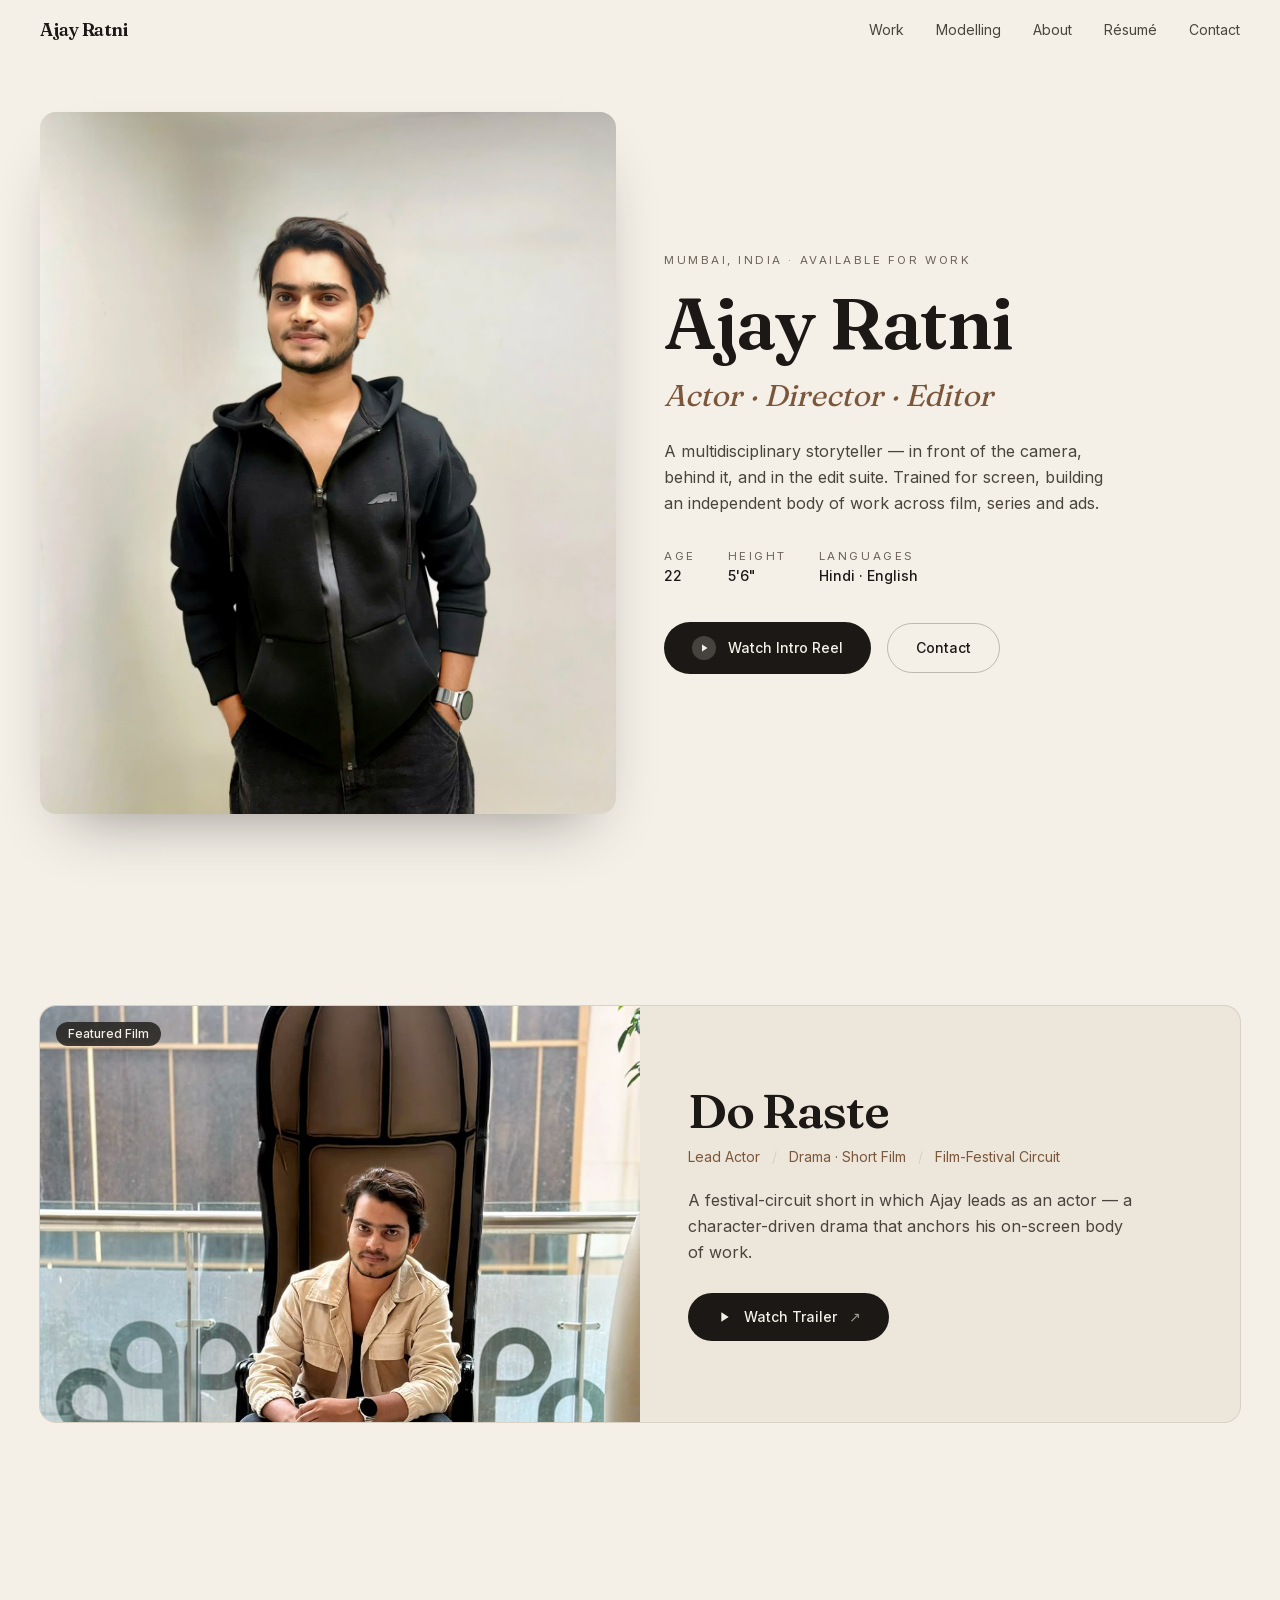
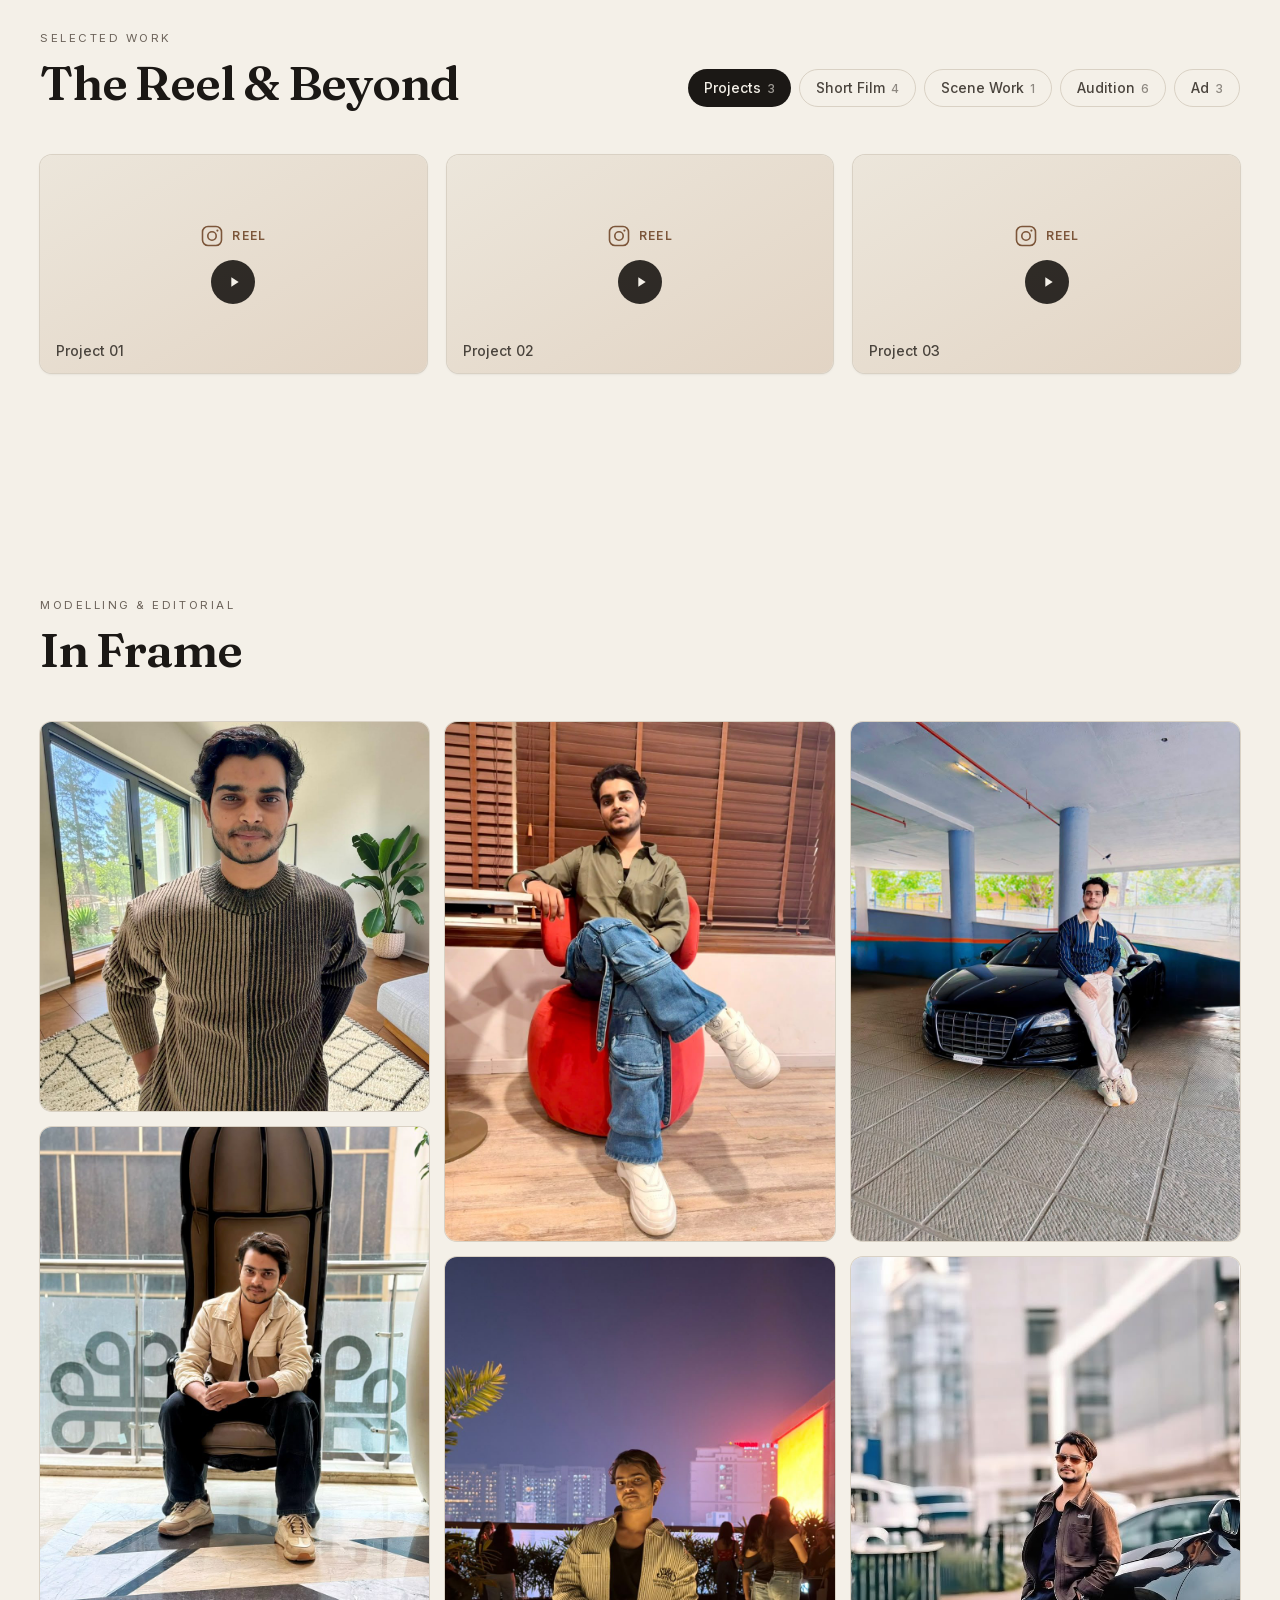
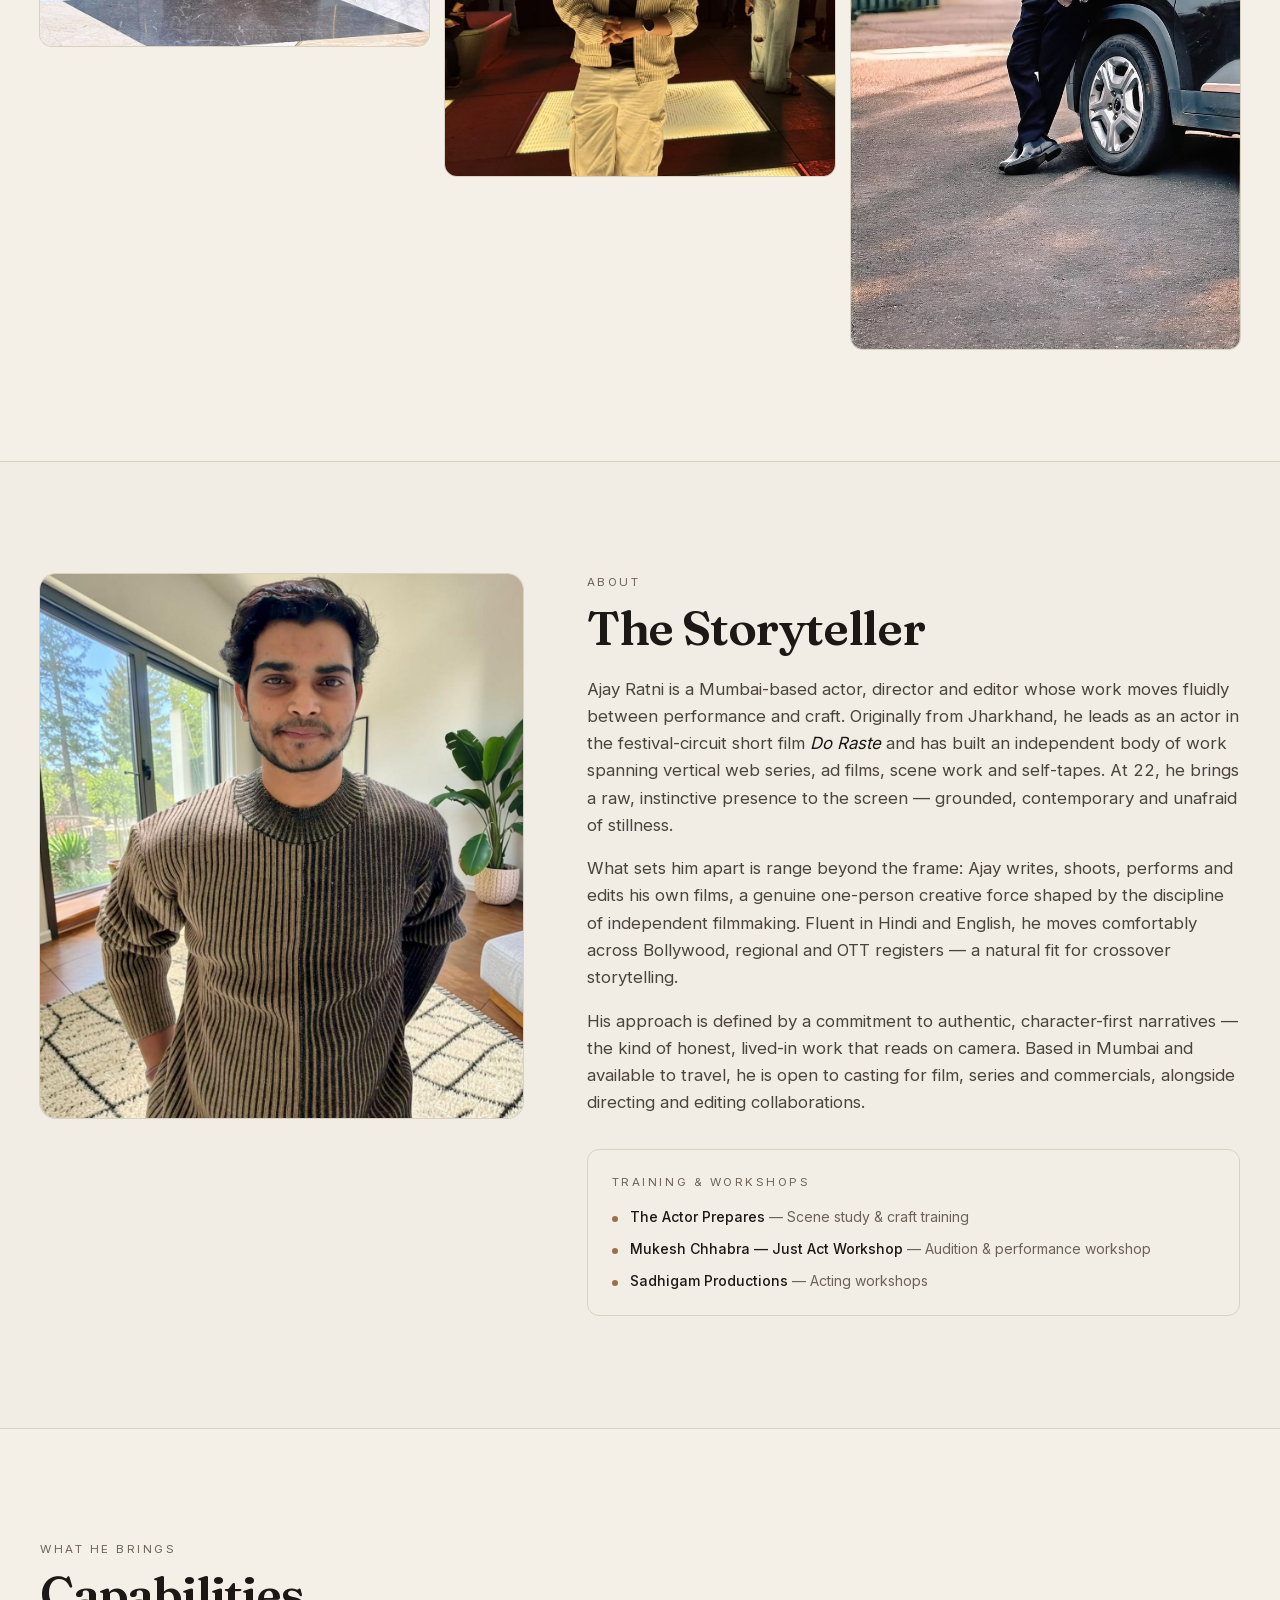
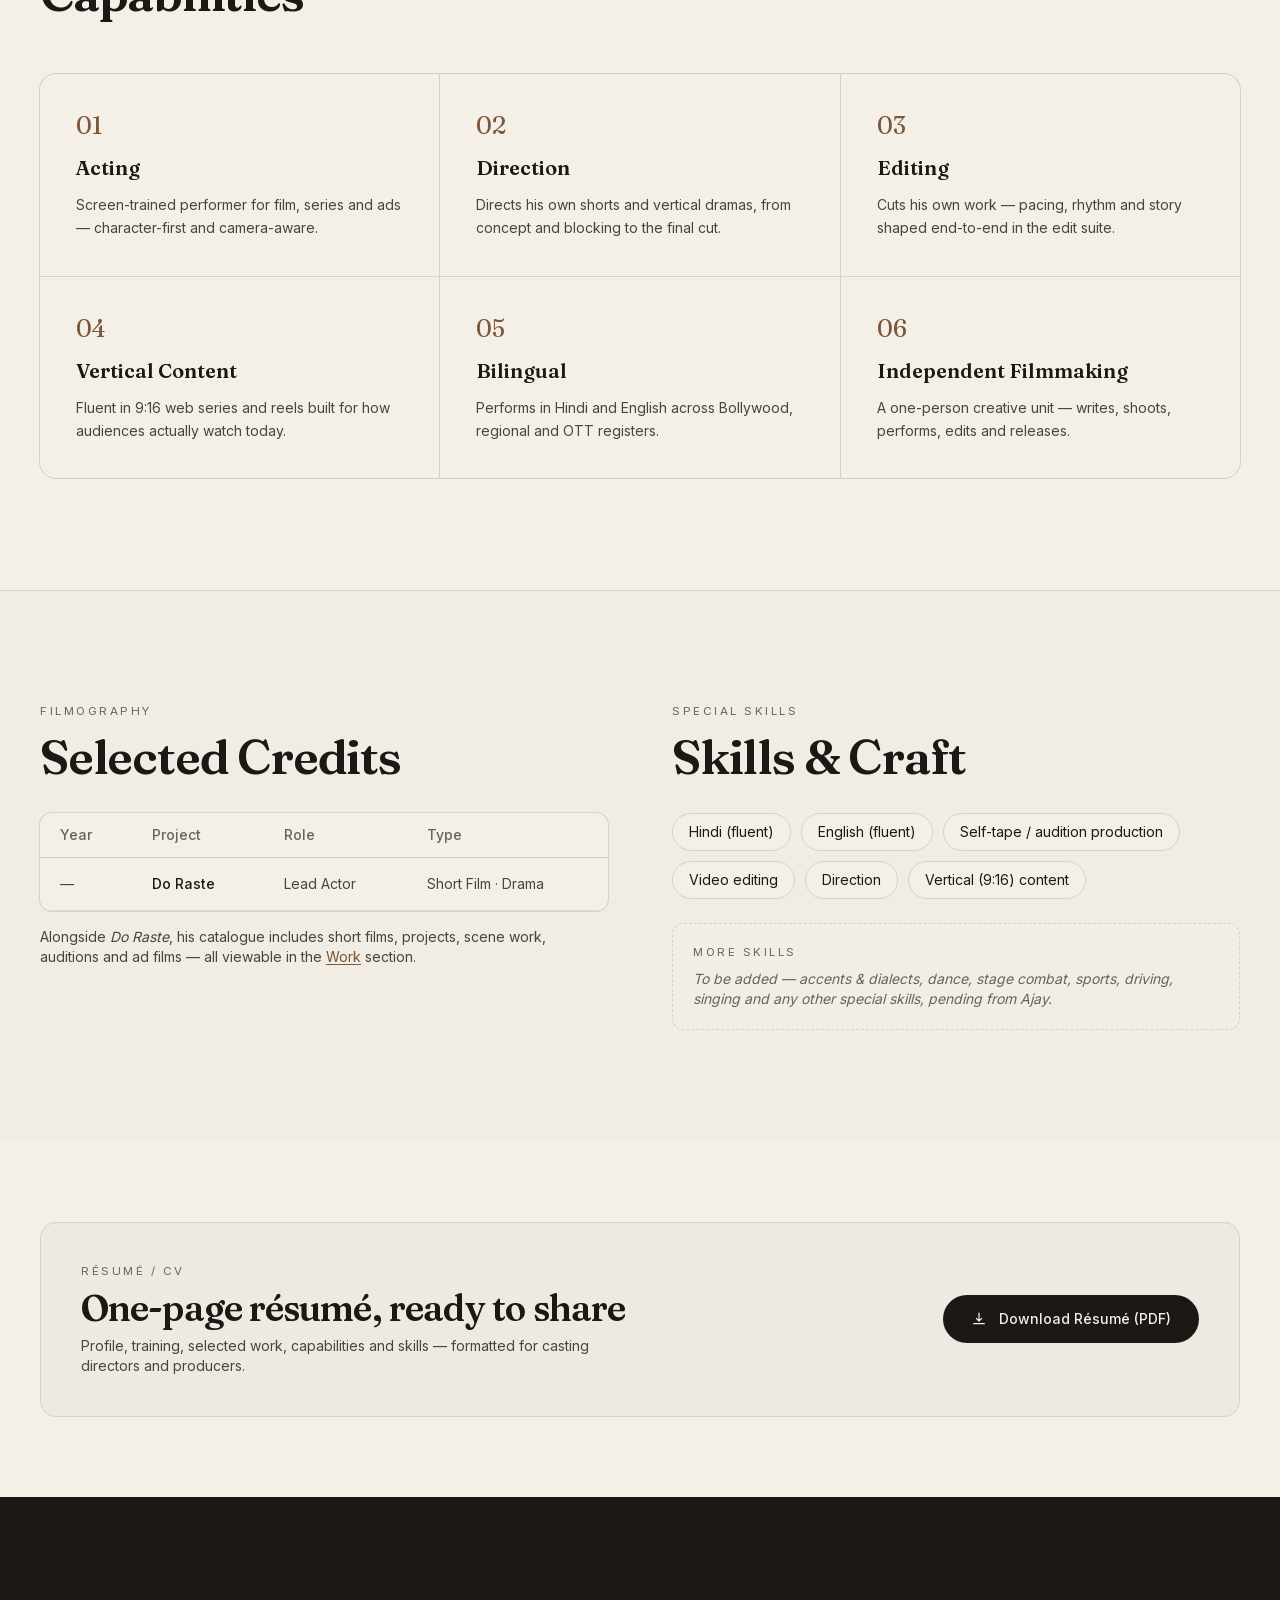
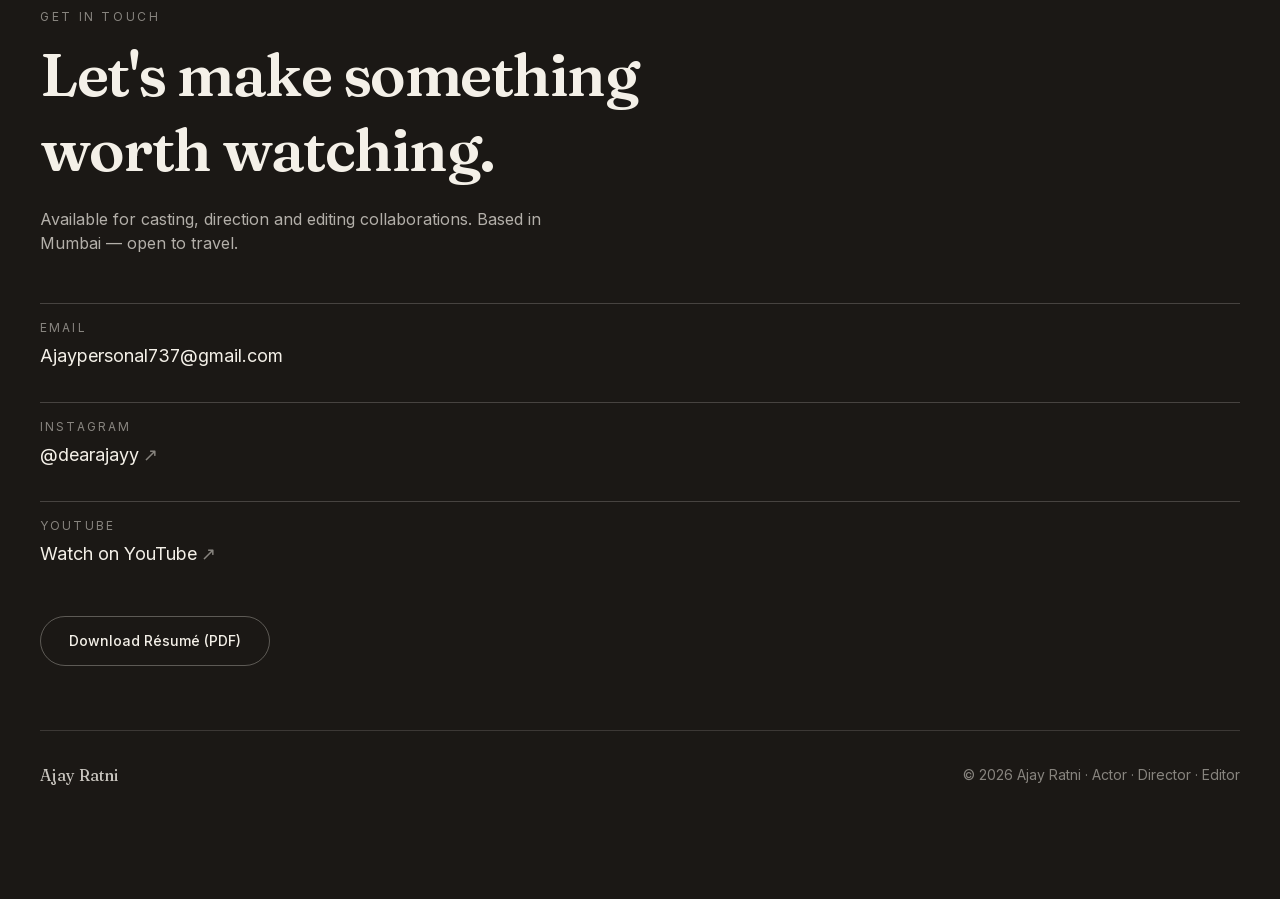
==== commit 28699fdd: "Remove leaked phone number from RSC payload; add favicon The "cleaned" export stripped the phone con" ====
--- a/index.html
+++ b/index.html
@@ -1 +1 @@
-<!DOCTYPE html><html lang="en" class="fraunces_6823ef9b-module__G3Eq0G__variable inter_c15e96cb-module__0bjUvq__variable"><head><meta charSet="utf-8"/><meta name="viewport" content="width=device-width, initial-scale=1"/><link rel="preload" href="/_next/static/media/03bda585a99c6450-s.p.32sris142tqlb.woff2" as="font" crossorigin="" type="font/woff2"/><link rel="preload" href="/_next/static/media/83afe278b6a6bb3c-s.p.2bn3s6zvc0dyp.woff2" as="font" crossorigin="" type="font/woff2"/><link rel="preload" as="image" href="/images/hero-headshot.jpeg"/><link rel="stylesheet" href="/_next/static/chunks/0-1mn957_w1ls.css" data-precedence="next"/><link rel="preload" as="script" fetchPriority="low" href="/_next/static/chunks/3ll07n217cgxf.js"/><script src="/_next/static/chunks/17c2xufnf7-1b.js" async=""></script><script src="/_next/static/chunks/0iec5q4ack_04.js" async=""></script><script src="/_next/static/chunks/turbopack-42txp5vxx_n1k.js" async=""></script><script src="/_next/static/chunks/1d4h-sglyo8ft.js" async=""></script><script src="/_next/static/chunks/14mumt5_n0xhi.js" async=""></script><script src="/_next/static/chunks/2r0vityy7-nzr.js" async=""></script><meta name="next-size-adjust" content=""/><title>Ajay Ratni — Actor · Director · Editor</title><meta name="description" content="Ajay Ratni is a Mumbai-based actor, director and editor. Watch his intro reel, selected work, and get in touch for casting and collaboration."/><script src="/_next/static/chunks/0cz1d0mv5g_q7.js" noModule=""></script></head><body><div hidden=""><!--$--><!--/$--></div><main><nav class="fixed inset-x-0 top-0 z-40 transition-colors duration-300 border-b border-transparent bg-transparent"><div class="mx-auto flex max-w-7xl items-center justify-between px-6 py-4 md:px-10"><button class="font-serif text-lg font-semibold tracking-tight text-ink">Ajay Ratni</button><div class="hidden items-center gap-8 md:flex"><a href="#work" class="text-sm text-ink-soft transition hover:text-ink">Work</a><a href="#modelling" class="text-sm text-ink-soft transition hover:text-ink">Modelling</a><a href="#about" class="text-sm text-ink-soft transition hover:text-ink">About</a><a href="#resume" class="text-sm text-ink-soft transition hover:text-ink">Résumé</a><a href="#contact" class="text-sm text-ink-soft transition hover:text-ink">Contact</a></div><button class="flex h-9 w-9 items-center justify-center md:hidden" aria-label="Open menu" aria-expanded="false"><span class="relative block h-4 w-5"><span class="absolute left-0 block h-0.5 w-5 bg-ink transition-all top-0"></span><span class="absolute left-0 top-1.5 block h-0.5 w-5 bg-ink transition-all opacity-100"></span><span class="absolute left-0 block h-0.5 w-5 bg-ink transition-all top-3"></span></span></button></div></nav><section id="top" class="relative min-h-screen w-full"><div class="mx-auto grid max-w-7xl grid-cols-1 items-stretch gap-8 px-6 pb-16 pt-24 md:grid-cols-2 md:gap-12 md:px-10 md:pb-24 md:pt-28"><div><div class="relative aspect-[4/5] w-full overflow-hidden rounded-2xl bg-paper-2 shadow-[0_30px_60px_-30px_rgba(27,24,21,0.45)] md:aspect-auto md:h-[78vh]"><img alt="Ajay Ratni — portrait" decoding="async" data-nimg="fill" class="object-cover object-[center_18%]" style="position:absolute;height:100%;width:100%;left:0;top:0;right:0;bottom:0;color:transparent" src="/images/hero-headshot.jpeg"/></div></div><div class="flex flex-col justify-center"><p class="eyebrow mb-5">Mumbai, India · Available for Work</p><h1 class="font-serif text-5xl font-semibold leading-[0.95] tracking-tight text-ink sm:text-6xl md:text-7xl">Ajay Ratni</h1><p class="mt-5 font-serif text-2xl italic text-accent-deep sm:text-3xl">Actor · Director · Editor</p><p class="mt-6 max-w-md text-base leading-relaxed text-ink-soft">A multidisciplinary storyteller — in front of the camera, behind it, and in the edit suite. Trained for screen, building an independent body of work across film, series and ads.</p><dl class="mt-8 flex flex-wrap gap-x-8 gap-y-3 text-sm text-ink"><div><dt class="eyebrow mb-0.5">Age</dt><dd class="font-medium">22</dd></div><div><dt class="eyebrow mb-0.5">Height</dt><dd class="font-medium">5&#x27;6&quot;</dd></div><div><dt class="eyebrow mb-0.5">Languages</dt><dd class="font-medium">Hindi · English</dd></div></dl><div class="mt-9 flex flex-wrap items-center gap-4"><button class="group inline-flex items-center gap-3 rounded-full bg-ink px-7 py-3.5 text-sm font-medium text-paper transition hover:bg-accent-deep"><span class="flex h-6 w-6 items-center justify-center rounded-full bg-paper/20 transition group-hover:bg-paper/30"><svg viewBox="0 0 24 24" class="h-3 w-3 fill-paper" aria-hidden="true"><path d="M8 5v14l11-7z"></path></svg></span>Watch Intro Reel</button><a href="#contact" class="inline-flex items-center gap-2 rounded-full border border-ink/25 px-7 py-3.5 text-sm font-medium text-ink transition hover:border-ink hover:bg-ink hover:text-paper">Contact</a></div></div></div></section><section id="featured" class="mx-auto max-w-7xl px-6 py-20 md:px-10 md:py-24"><div class="grid grid-cols-1 items-stretch overflow-hidden rounded-2xl bg-paper-2 ring-1 ring-line md:grid-cols-2"><div class="relative aspect-[4/3] w-full md:aspect-auto md:min-h-[26rem]"><img alt="Ajay Ratni in Do Raste" loading="lazy" decoding="async" data-nimg="fill" class="object-cover object-top" style="position:absolute;height:100%;width:100%;left:0;top:0;right:0;bottom:0;color:transparent" src="/images/ajay-1.jpg"/><span class="absolute left-4 top-4 rounded-full bg-ink/80 px-3 py-1 text-xs font-medium text-paper backdrop-blur">Featured Film</span></div><div class="flex flex-col justify-center gap-5 p-8 md:p-12"><div><h2 class="font-serif text-4xl font-semibold tracking-tight text-ink sm:text-5xl">Do Raste</h2><p class="mt-3 flex flex-wrap gap-x-3 gap-y-1 text-sm text-accent-deep"><span>Lead Actor</span><span class="text-line">/</span><span>Drama · Short Film</span><span class="text-line">/</span><span>Film-Festival Circuit</span></p></div><p class="max-w-md text-base leading-relaxed text-ink-soft">A festival-circuit short in which Ajay leads as an actor — a character-driven drama that anchors his on-screen body of work.</p><div class="pt-2"><a href="https://www.instagram.com/p/DXLIN8mCIje/" target="_blank" rel="noopener noreferrer" class="inline-flex items-center gap-3 rounded-full bg-ink px-7 py-3.5 text-sm font-medium text-paper transition hover:bg-accent-deep"><svg viewBox="0 0 24 24" class="h-4 w-4 fill-paper" aria-hidden="true"><path d="M8 5v14l11-7z"></path></svg>Watch Trailer<span class="text-paper/60">↗</span></a></div></div></div></section><section id="work" class="mx-auto max-w-7xl px-6 py-20 md:px-10 md:py-28"><div class="mb-10 flex flex-col gap-6 md:mb-12 md:flex-row md:items-end md:justify-between"><div><p class="eyebrow mb-3">Selected Work</p><h2 class="font-serif text-4xl font-semibold tracking-tight text-ink sm:text-5xl">The Reel &amp; Beyond</h2></div><div class="flex flex-wrap gap-2"><button class="rounded-full px-4 py-2 text-sm font-medium transition bg-ink text-paper">Projects<span class="ml-1.5 text-xs opacity-60">3</span></button><button class="rounded-full px-4 py-2 text-sm font-medium transition border border-line text-ink-soft hover:border-ink/40 hover:text-ink">Short Film<span class="ml-1.5 text-xs opacity-60">4</span></button><button class="rounded-full px-4 py-2 text-sm font-medium transition border border-line text-ink-soft hover:border-ink/40 hover:text-ink">Scene Work<span class="ml-1.5 text-xs opacity-60">1</span></button><button class="rounded-full px-4 py-2 text-sm font-medium transition border border-line text-ink-soft hover:border-ink/40 hover:text-ink">Audition<span class="ml-1.5 text-xs opacity-60">6</span></button><button class="rounded-full px-4 py-2 text-sm font-medium transition border border-line text-ink-soft hover:border-ink/40 hover:text-ink">Ad<span class="ml-1.5 text-xs opacity-60">3</span></button></div></div><div class="grid grid-cols-1 gap-5 sm:grid-cols-2 lg:grid-cols-3"><a href="https://www.instagram.com/reel/DZEOx-eqaC0/" target="_blank" rel="noopener noreferrer" class="group relative flex aspect-video w-full flex-col items-center justify-center overflow-hidden rounded-xl bg-gradient-to-br from-paper-2 to-[#e2d4c4] text-ink shadow-sm ring-1 ring-line transition hover:shadow-lg" aria-label="Watch Project 01 on Instagram"><span class="flex items-center gap-2 text-accent-deep"><svg viewBox="0 0 24 24" class="h-6 w-6 fill-none stroke-current" stroke-width="1.6" aria-hidden="true"><rect x="2.5" y="2.5" width="19" height="19" rx="5.5"></rect><circle cx="12" cy="12" r="4.2"></circle><circle cx="17.4" cy="6.6" r="1.1" class="fill-current stroke-none"></circle></svg><span class="text-xs font-semibold uppercase tracking-widest">Reel</span></span><span class="mt-3 flex h-11 w-11 items-center justify-center rounded-full bg-ink/90 transition group-hover:scale-105"><svg viewBox="0 0 24 24" class="ml-0.5 h-4 w-4 fill-paper" aria-hidden="true"><path d="M8 5v14l11-7z"></path></svg></span><span class="absolute bottom-3 left-4 text-sm font-medium text-ink-soft">Project 01</span><span class="absolute bottom-3 right-4 text-[0.7rem] text-muted opacity-0 transition group-hover:opacity-100">Opens Instagram ↗</span></a><a href="https://www.instagram.com/reel/DVXkE86EWV7/" target="_blank" rel="noopener noreferrer" class="group relative flex aspect-video w-full flex-col items-center justify-center overflow-hidden rounded-xl bg-gradient-to-br from-paper-2 to-[#e2d4c4] text-ink shadow-sm ring-1 ring-line transition hover:shadow-lg" aria-label="Watch Project 02 on Instagram"><span class="flex items-center gap-2 text-accent-deep"><svg viewBox="0 0 24 24" class="h-6 w-6 fill-none stroke-current" stroke-width="1.6" aria-hidden="true"><rect x="2.5" y="2.5" width="19" height="19" rx="5.5"></rect><circle cx="12" cy="12" r="4.2"></circle><circle cx="17.4" cy="6.6" r="1.1" class="fill-current stroke-none"></circle></svg><span class="text-xs font-semibold uppercase tracking-widest">Reel</span></span><span class="mt-3 flex h-11 w-11 items-center justify-center rounded-full bg-ink/90 transition group-hover:scale-105"><svg viewBox="0 0 24 24" class="ml-0.5 h-4 w-4 fill-paper" aria-hidden="true"><path d="M8 5v14l11-7z"></path></svg></span><span class="absolute bottom-3 left-4 text-sm font-medium text-ink-soft">Project 02</span><span class="absolute bottom-3 right-4 text-[0.7rem] text-muted opacity-0 transition group-hover:opacity-100">Opens Instagram ↗</span></a><a href="https://www.instagram.com/reel/DVxMv7QkeDi/" target="_blank" rel="noopener noreferrer" class="group relative flex aspect-video w-full flex-col items-center justify-center overflow-hidden rounded-xl bg-gradient-to-br from-paper-2 to-[#e2d4c4] text-ink shadow-sm ring-1 ring-line transition hover:shadow-lg" aria-label="Watch Project 03 on Instagram"><span class="flex items-center gap-2 text-accent-deep"><svg viewBox="0 0 24 24" class="h-6 w-6 fill-none stroke-current" stroke-width="1.6" aria-hidden="true"><rect x="2.5" y="2.5" width="19" height="19" rx="5.5"></rect><circle cx="12" cy="12" r="4.2"></circle><circle cx="17.4" cy="6.6" r="1.1" class="fill-current stroke-none"></circle></svg><span class="text-xs font-semibold uppercase tracking-widest">Reel</span></span><span class="mt-3 flex h-11 w-11 items-center justify-center rounded-full bg-ink/90 transition group-hover:scale-105"><svg viewBox="0 0 24 24" class="ml-0.5 h-4 w-4 fill-paper" aria-hidden="true"><path d="M8 5v14l11-7z"></path></svg></span><span class="absolute bottom-3 left-4 text-sm font-medium text-ink-soft">Project 03</span><span class="absolute bottom-3 right-4 text-[0.7rem] text-muted opacity-0 transition group-hover:opacity-100">Opens Instagram ↗</span></a></div></section><section id="modelling" class="mx-auto max-w-7xl px-6 py-20 md:px-10 md:py-28"><div class="mb-10 md:mb-12"><p class="eyebrow mb-3">Modelling &amp; Editorial</p><h2 class="font-serif text-4xl font-semibold tracking-tight text-ink sm:text-5xl">In Frame</h2></div><div class="gap-4 [column-fill:_balance] sm:columns-2 lg:columns-3"><button class="group mb-4 block w-full overflow-hidden rounded-xl ring-1 ring-line" aria-label="Open photo 1"><img src="/images/ajay-2.jpg" alt="Ajay Ratni — modelling 1" loading="lazy" class="w-full transition duration-500 group-hover:scale-[1.03]"/></button><button class="group mb-4 block w-full overflow-hidden rounded-xl ring-1 ring-line" aria-label="Open photo 2"><img src="/images/ajay-1.jpg" alt="Ajay Ratni — modelling 2" loading="lazy" class="w-full transition duration-500 group-hover:scale-[1.03]"/></button><button class="group mb-4 block w-full overflow-hidden rounded-xl ring-1 ring-line" aria-label="Open photo 3"><img src="/images/ajay-3.jpg" alt="Ajay Ratni — modelling 3" loading="lazy" class="w-full transition duration-500 group-hover:scale-[1.03]"/></button><button class="group mb-4 block w-full overflow-hidden rounded-xl ring-1 ring-line" aria-label="Open photo 4"><img src="/images/ajay-6.jpg" alt="Ajay Ratni — modelling 4" loading="lazy" class="w-full transition duration-500 group-hover:scale-[1.03]"/></button><button class="group mb-4 block w-full overflow-hidden rounded-xl ring-1 ring-line" aria-label="Open photo 5"><img src="/images/ajay-4.jpg" alt="Ajay Ratni — modelling 5" loading="lazy" class="w-full transition duration-500 group-hover:scale-[1.03]"/></button><button class="group mb-4 block w-full overflow-hidden rounded-xl ring-1 ring-line" aria-label="Open photo 6"><img src="/images/ajay-5.jpg" alt="Ajay Ratni — modelling 6" loading="lazy" class="w-full transition duration-500 group-hover:scale-[1.03]"/></button></div></section><section id="about" class="border-y border-line bg-paper-2/40"><div class="mx-auto grid max-w-7xl grid-cols-1 gap-10 px-6 py-20 md:grid-cols-[0.85fr_1.15fr] md:gap-16 md:px-10 md:py-28"><div class="relative order-1 aspect-[4/5] w-full overflow-hidden rounded-2xl ring-1 ring-line md:order-none md:aspect-auto md:h-[34rem]"><img alt="Ajay Ratni" loading="lazy" decoding="async" data-nimg="fill" class="object-cover object-top" style="position:absolute;height:100%;width:100%;left:0;top:0;right:0;bottom:0;color:transparent" src="/images/ajay-2.jpg"/></div><div class="flex flex-col justify-center"><p class="eyebrow mb-3">About</p><h2 class="mb-6 font-serif text-4xl font-semibold tracking-tight text-ink sm:text-5xl">The Storyteller</h2><div class="space-y-4 text-[1.05rem] leading-relaxed text-ink-soft"><p>Ajay Ratni is a Mumbai-based actor, director and editor whose work moves fluidly between performance and craft. Originally from Jharkhand, he leads as an actor in the festival-circuit short film<!-- --> <em class="text-ink">Do Raste</em> and has built an independent body of work spanning vertical web series, ad films, scene work and self-tapes. At 22, he brings a raw, instinctive presence to the screen — grounded, contemporary and unafraid of stillness.</p><p>What sets him apart is range beyond the frame: Ajay writes, shoots, performs and edits his own films, a genuine one-person creative force shaped by the discipline of independent filmmaking. Fluent in Hindi and English, he moves comfortably across Bollywood, regional and OTT registers — a natural fit for crossover storytelling.</p><p>His approach is defined by a commitment to authentic, character-first narratives — the kind of honest, lived-in work that reads on camera. Based in Mumbai and available to travel, he is open to casting for film, series and commercials, alongside directing and editing collaborations.</p></div><div class="mt-8 rounded-xl border border-line bg-paper/60 p-6"><p class="eyebrow mb-4">Training &amp; Workshops</p><ul class="space-y-3"><li class="flex items-baseline gap-3"><span class="mt-1 h-1.5 w-1.5 shrink-0 rounded-full bg-accent"></span><span class="text-sm text-ink"><span class="font-medium">The Actor Prepares</span><span class="text-muted"> — <!-- -->Scene study &amp; craft training</span></span></li><li class="flex items-baseline gap-3"><span class="mt-1 h-1.5 w-1.5 shrink-0 rounded-full bg-accent"></span><span class="text-sm text-ink"><span class="font-medium">Mukesh Chhabra — Just Act Workshop</span><span class="text-muted"> — <!-- -->Audition &amp; performance workshop</span></span></li><li class="flex items-baseline gap-3"><span class="mt-1 h-1.5 w-1.5 shrink-0 rounded-full bg-accent"></span><span class="text-sm text-ink"><span class="font-medium">Sadhigam Productions</span><span class="text-muted"> — <!-- -->Acting workshops</span></span></li></ul></div></div></div></section><section id="capabilities" class="mx-auto max-w-7xl px-6 py-20 md:px-10 md:py-28"><div class="mb-10 md:mb-14"><p class="eyebrow mb-3">What He Brings</p><h2 class="font-serif text-4xl font-semibold tracking-tight text-ink sm:text-5xl">Capabilities</h2></div><div class="grid grid-cols-1 gap-px overflow-hidden rounded-2xl bg-line ring-1 ring-line sm:grid-cols-2 lg:grid-cols-3"><div class="group flex flex-col gap-3 bg-paper p-7 transition hover:bg-paper-2/60 md:p-9"><span class="font-serif text-2xl text-accent-deep">01</span><h3 class="font-serif text-xl font-semibold text-ink">Acting</h3><p class="text-sm leading-relaxed text-ink-soft">Screen-trained performer for film, series and ads — character-first and camera-aware.</p></div><div class="group flex flex-col gap-3 bg-paper p-7 transition hover:bg-paper-2/60 md:p-9"><span class="font-serif text-2xl text-accent-deep">02</span><h3 class="font-serif text-xl font-semibold text-ink">Direction</h3><p class="text-sm leading-relaxed text-ink-soft">Directs his own shorts and vertical dramas, from concept and blocking to the final cut.</p></div><div class="group flex flex-col gap-3 bg-paper p-7 transition hover:bg-paper-2/60 md:p-9"><span class="font-serif text-2xl text-accent-deep">03</span><h3 class="font-serif text-xl font-semibold text-ink">Editing</h3><p class="text-sm leading-relaxed text-ink-soft">Cuts his own work — pacing, rhythm and story shaped end-to-end in the edit suite.</p></div><div class="group flex flex-col gap-3 bg-paper p-7 transition hover:bg-paper-2/60 md:p-9"><span class="font-serif text-2xl text-accent-deep">04</span><h3 class="font-serif text-xl font-semibold text-ink">Vertical Content</h3><p class="text-sm leading-relaxed text-ink-soft">Fluent in 9:16 web series and reels built for how audiences actually watch today.</p></div><div class="group flex flex-col gap-3 bg-paper p-7 transition hover:bg-paper-2/60 md:p-9"><span class="font-serif text-2xl text-accent-deep">05</span><h3 class="font-serif text-xl font-semibold text-ink">Bilingual</h3><p class="text-sm leading-relaxed text-ink-soft">Performs in Hindi and English across Bollywood, regional and OTT registers.</p></div><div class="group flex flex-col gap-3 bg-paper p-7 transition hover:bg-paper-2/60 md:p-9"><span class="font-serif text-2xl text-accent-deep">06</span><h3 class="font-serif text-xl font-semibold text-ink">Independent Filmmaking</h3><p class="text-sm leading-relaxed text-ink-soft">A one-person creative unit — writes, shoots, performs, edits and releases.</p></div></div></section><section id="credits" class="border-t border-line bg-paper-2/40"><div class="mx-auto grid max-w-7xl grid-cols-1 gap-12 px-6 py-20 md:grid-cols-2 md:gap-16 md:px-10 md:py-28"><div><p class="eyebrow mb-3">Filmography</p><h2 class="mb-8 font-serif text-4xl font-semibold tracking-tight text-ink sm:text-5xl">Selected Credits</h2><div class="overflow-x-auto rounded-xl bg-paper ring-1 ring-line"><table class="w-full min-w-[26rem] text-left text-sm"><thead><tr class="border-b border-line text-muted"><th class="px-5 py-3 font-medium">Year</th><th class="px-5 py-3 font-medium">Project</th><th class="px-5 py-3 font-medium">Role</th><th class="px-5 py-3 font-medium">Type</th></tr></thead><tbody><tr class="border-b border-line/70"><td class="px-5 py-4 text-ink-soft">—</td><td class="px-5 py-4 font-medium text-ink">Do Raste</td><td class="px-5 py-4 text-ink-soft">Lead Actor</td><td class="px-5 py-4 text-ink-soft">Short Film · Drama</td></tr></tbody></table></div><p class="mt-4 text-sm text-ink-soft">Alongside <em>Do Raste</em>, his catalogue includes short films, projects, scene work, auditions and ad films — all viewable in the<!-- --> <a href="#work" class="text-accent-deep underline underline-offset-2">Work</a> <!-- -->section.</p></div><div><p class="eyebrow mb-3">Special Skills</p><h2 class="mb-8 font-serif text-4xl font-semibold tracking-tight text-ink sm:text-5xl">Skills &amp; Craft</h2><div class="flex flex-wrap gap-2.5"><span class="rounded-full border border-line bg-paper px-4 py-2 text-sm text-ink">Hindi (fluent)</span><span class="rounded-full border border-line bg-paper px-4 py-2 text-sm text-ink">English (fluent)</span><span class="rounded-full border border-line bg-paper px-4 py-2 text-sm text-ink">Self-tape / audition production</span><span class="rounded-full border border-line bg-paper px-4 py-2 text-sm text-ink">Video editing</span><span class="rounded-full border border-line bg-paper px-4 py-2 text-sm text-ink">Direction</span><span class="rounded-full border border-line bg-paper px-4 py-2 text-sm text-ink">Vertical (9:16) content</span></div><div class="mt-6 rounded-xl border border-dashed border-line bg-paper/50 p-5"><p class="eyebrow mb-2">More Skills</p><p class="text-sm italic text-muted">To be added — accents &amp; dialects, dance, stage combat, sports, driving, singing and any other special skills, pending from Ajay.</p></div></div></div></section><section id="resume" class="mx-auto max-w-7xl px-6 py-16 md:px-10 md:py-20"><div class="flex flex-col items-start justify-between gap-6 rounded-2xl border border-line bg-paper-2/50 p-8 md:flex-row md:items-center md:p-10"><div><p class="eyebrow mb-2">Résumé / CV</p><h2 class="font-serif text-3xl font-semibold tracking-tight text-ink sm:text-4xl">One-page résumé, ready to share</h2><p class="mt-2 max-w-lg text-sm text-ink-soft">Profile, training, selected work, capabilities and skills — formatted for casting directors and producers.</p></div><a href="/Ajay-Ratni-Resume.pdf" download="" class="inline-flex shrink-0 items-center gap-3 rounded-full bg-ink px-7 py-3.5 text-sm font-medium text-paper transition hover:bg-accent-deep"><svg viewBox="0 0 24 24" class="h-4 w-4 fill-none stroke-current" stroke-width="1.8" aria-hidden="true"><path d="M12 3v12m0 0 4-4m-4 4-4-4M4 19h16" stroke-linecap="round" stroke-linejoin="round"></path></svg>Download Résumé (PDF)</a></div></section><footer id="contact" class="bg-ink text-paper"><div class="mx-auto max-w-7xl px-6 py-20 md:px-10 md:py-28"><p class="mb-3 text-xs uppercase tracking-[0.22em] text-paper/50">Get in touch</p><h2 class="max-w-2xl font-serif text-4xl font-semibold leading-tight tracking-tight sm:text-6xl">Let&#x27;s make something worth watching.</h2><p class="mt-5 max-w-lg text-paper/70">Available for casting, direction and editing collaborations. Based in Mumbai — open to travel.</p><div class="mt-12 grid grid-cols-1 gap-x-10 gap-y-8 sm:grid-cols-2 lg:grid-cols-4"><a href="mailto:Ajaypersonal737@gmail.com" class="group border-t border-paper/20 pt-4 transition"><p class="text-xs uppercase tracking-[0.18em] text-paper/50">Email</p><p class="mt-1.5 text-lg text-paper transition group-hover:text-accent">Ajaypersonal737@gmail.com</p></a><a href="https://www.instagram.com/dearajayy" target="_blank" rel="noopener noreferrer" class="group border-t border-paper/20 pt-4 transition"><p class="text-xs uppercase tracking-[0.18em] text-paper/50">Instagram</p><p class="mt-1.5 text-lg text-paper transition group-hover:text-accent">@dearajayy<span class="ml-1 text-paper/50">↗</span></p></a><a href="https://youtu.be/1nlHMQfiEY0" target="_blank" rel="noopener noreferrer" class="group border-t border-paper/20 pt-4 transition"><p class="text-xs uppercase tracking-[0.18em] text-paper/50">YouTube</p><p class="mt-1.5 text-lg text-paper transition group-hover:text-accent">Watch on YouTube<span class="ml-1 text-paper/50">↗</span></p></a></div><div class="mt-12"><a href="/Ajay-Ratni-Resume.pdf" download="" class="inline-flex items-center gap-3 rounded-full border border-paper/30 px-7 py-3.5 text-sm font-medium text-paper transition hover:border-paper hover:bg-paper hover:text-ink">Download Résumé (PDF)</a></div><div class="mt-16 flex flex-col gap-2 border-t border-paper/15 pt-8 text-sm text-paper/50 sm:flex-row sm:items-center sm:justify-between"><span class="font-serif text-base text-paper/80">Ajay Ratni</span><span>© <!-- -->2026<!-- --> Ajay Ratni · Actor · Director · Editor</span></div></div></footer></main><!--$--><!--/$--><script src="/_next/static/chunks/3ll07n217cgxf.js" id="_R_" async=""></script><script>(self.__next_f=self.__next_f | []).push([0])</script><script>self.__next_f.push([1,"1:\"$Sreact.fragment\"\n2:I[39756,[\"/_next/static/chunks/1d4h-sglyo8ft.js\",\"/_next/static/chunks/14mumt5_n0xhi.js\"],\"default\"]\n3:I[37457,[\"/_next/static/chunks/1d4h-sglyo8ft.js\",\"/_next/static/chunks/14mumt5_n0xhi.js\"],\"default\"]\n4:I[42724,[\"/_next/static/chunks/1d4h-sglyo8ft.js\",\"/_next/static/chunks/14mumt5_n0xhi.js\",\"/_next/static/chunks/2r0vityy7-nzr.js\"],\"default\"]\n5:I[92349,[\"/_next/static/chunks/1d4h-sglyo8ft.js\",\"/_next/static/chunks/14mumt5_n0xhi.js\",\"/_next/static/chunks/2r0vityy7-nzr.js\"],\"default\"]\n6:I[5500,[\"/_next/static/chunks/1d4h-sglyo8ft.js\",\"/_next/static/chunks/14mumt5_n0xhi.js\",\"/_next/static/chunks/2r0vityy7-nzr.js\"],\"Image\"]\n7:I[48055,[\"/_next/static/chunks/1d4h-sglyo8ft.js\",\"/_next/static/chunks/14mumt5_n0xhi.js\",\"/_next/static/chunks/2r0vityy7-nzr.js\"],\"default\"]\n8:I[31685,[\"/_next/static/chunks/1d4h-sglyo8ft.js\",\"/_next/static/chunks/14mumt5_n0xhi.js\",\"/_next/static/chunks/2r0vityy7-nzr.js\"],\"default\"]\n12:I[68027,[\"/_next/static/chunks/1d4h-sglyo8ft.js\",\"/_next/static/chunks/14mumt5_n0xhi.js\"],\"default\",1]\n:HL[\"/_next/static/chunks/0-1mn957_w1ls.css\",\"style\"]\n:HL[\"/_next/static/media/03bda585a99c6450-s.p.32sris142tqlb.woff2\",\"font\",{\"crossOrigin\":\"\",\"type\":\"font/woff2\"}]\n:HL[\"/_next/static/media/83afe278b6a6bb3c-s.p.2bn3s6zvc0dyp.woff2\",\"font\",{\"crossOrigin\":\"\",\"type\":\"font/woff2\"}]\n"])</script><script>self.__next_f.push([1,"0:{\"P\":null,\"c\":[\"\",\"\"],\"q\":\"\",\"i\":false,\"f\":[[[\"\",{\"children\":[\"__PAGE__\",{}]},\"$undefined\",\"$undefined\",16],[[\"$\",\"$1\",\"c\",{\"children\":[[[\"$\",\"link\",\"0\",{\"rel\":\"stylesheet\",\"href\":\"/_next/static/chunks/0-1mn957_w1ls.css\",\"precedence\":\"next\",\"crossOrigin\":\"$undefined\",\"nonce\":\"$undefined\"}],[\"$\",\"script\",\"script-0\",{\"src\":\"/_next/static/chunks/1d4h-sglyo8ft.js\",\"async\":true,\"nonce\":\"$undefined\"}],[\"$\",\"script\",\"script-1\",{\"src\":\"/_next/static/chunks/14mumt5_n0xhi.js\",\"async\":true,\"nonce\":\"$undefined\"}]],[\"$\",\"html\",null,{\"lang\":\"en\",\"className\":\"fraunces_6823ef9b-module__G3Eq0G__variable inter_c15e96cb-module__0bjUvq__variable\",\"children\":[\"$\",\"body\",null,{\"children\":[\"$\",\"$L2\",null,{\"parallelRouterKey\":\"children\",\"error\":\"$undefined\",\"errorStyles\":\"$undefined\",\"errorScripts\":\"$undefined\",\"template\":[\"$\",\"$L3\",null,{}],\"templateStyles\":\"$undefined\",\"templateScripts\":\"$undefined\",\"notFound\":[[[\"$\",\"title\",null,{\"children\":\"404: This page could not be found.\"}],[\"$\",\"div\",null,{\"style\":{\"fontFamily\":\"system-ui,\\\"Segoe UI\\\",Roboto,Helvetica,Arial,sans-serif,\\\"Apple Color Emoji\\\",\\\"Segoe UI Emoji\\\"\",\"height\":\"100vh\",\"textAlign\":\"center\",\"display\":\"flex\",\"flexDirection\":\"column\",\"alignItems\":\"center\",\"justifyContent\":\"center\"},\"children\":[\"$\",\"div\",null,{\"children\":[[\"$\",\"style\",null,{\"dangerouslySetInnerHTML\":{\"__html\":\"body{color:#000;background:#fff;margin:0}.next-error-h1{border-right:1px solid rgba(0,0,0,.3)}@media (prefers-color-scheme:dark){body{color:#fff;background:#000}.next-error-h1{border-right:1px solid rgba(255,255,255,.3)}}\"}}],[\"$\",\"h1\",null,{\"className\":\"next-error-h1\",\"style\":{\"display\":\"inline-block\",\"margin\":\"0 20px 0 0\",\"padding\":\"0 23px 0 0\",\"fontSize\":24,\"fontWeight\":500,\"verticalAlign\":\"top\",\"lineHeight\":\"49px\"},\"children\":404}],[\"$\",\"div\",null,{\"style\":{\"display\":\"inline-block\"},\"children\":[\"$\",\"h2\",null,{\"style\":{\"fontSize\":14,\"fontWeight\":400,\"lineHeight\":\"49px\",\"margin\":0},\"children\":\"This page could not be found.\"}]}]]}]}]],[]],\"forbidden\":\"$undefined\",\"unauthorized\":\"$undefined\"}]}]}]]}],{\"children\":[[\"$\",\"$1\",\"c\",{\"children\":[[\"$\",\"main\",null,{\"children\":[[\"$\",\"$L4\",null,{}],[\"$\",\"$L5\",null,{}],[\"$\",\"section\",null,{\"id\":\"featured\",\"className\":\"mx-auto max-w-7xl px-6 py-20 md:px-10 md:py-24\",\"children\":[\"$\",\"div\",null,{\"className\":\"grid grid-cols-1 items-stretch overflow-hidden rounded-2xl bg-paper-2 ring-1 ring-line md:grid-cols-2\",\"children\":[[\"$\",\"div\",null,{\"className\":\"relative aspect-[4/3] w-full md:aspect-auto md:min-h-[26rem]\",\"children\":[[\"$\",\"$L6\",null,{\"src\":\"/images/ajay-1.jpg\",\"alt\":\"Ajay Ratni in Do Raste\",\"fill\":true,\"sizes\":\"(max-width: 768px) 100vw, 50vw\",\"className\":\"object-cover object-top\"}],[\"$\",\"span\",null,{\"className\":\"absolute left-4 top-4 rounded-full bg-ink/80 px-3 py-1 text-xs font-medium text-paper backdrop-blur\",\"children\":\"Featured Film\"}]]}],[\"$\",\"div\",null,{\"className\":\"flex flex-col justify-center gap-5 p-8 md:p-12\",\"children\":[[\"$\",\"div\",null,{\"children\":[[\"$\",\"h2\",null,{\"className\":\"font-serif text-4xl font-semibold tracking-tight text-ink sm:text-5xl\",\"children\":\"Do Raste\"}],[\"$\",\"p\",null,{\"className\":\"mt-3 flex flex-wrap gap-x-3 gap-y-1 text-sm text-accent-deep\",\"children\":[[\"$\",\"span\",null,{\"children\":\"Lead Actor\"}],[\"$\",\"span\",null,{\"className\":\"text-line\",\"children\":\"/\"}],[\"$\",\"span\",null,{\"children\":\"Drama · Short Film\"}],[\"$\",\"span\",null,{\"className\":\"text-line\",\"children\":\"/\"}],[\"$\",\"span\",null,{\"children\":\"Film-Festival Circuit\"}]]}]]}],[\"$\",\"p\",null,{\"className\":\"max-w-md text-base leading-relaxed text-ink-soft\",\"children\":\"A festival-circuit short in which Ajay leads as an actor — a character-driven drama that anchors his on-screen body of work.\"}],[\"$\",\"div\",null,{\"className\":\"pt-2\",\"children\":[\"$\",\"a\",null,{\"href\":\"https://www.instagram.com/p/DXLIN8mCIje/\",\"target\":\"_blank\",\"rel\":\"noopener noreferrer\",\"className\":\"inline-flex items-center gap-3 rounded-full bg-ink px-7 py-3.5 text-sm font-medium text-paper transition hover:bg-accent-deep\",\"children\":[[\"$\",\"svg\",null,{\"viewBox\":\"0 0 24 24\",\"className\":\"h-4 w-4 fill-paper\",\"aria-hidden\":true,\"children\":[\"$\",\"path\",null,{\"d\":\"M8 5v14l11-7z\"}]}],\"Watch Trailer\",[\"$\",\"span\",null,{\"className\":\"text-paper/60\",\"children\":\"↗\"}]]}]}]]}]]}]}],[\"$\",\"$L7\",null,{}],[\"$\",\"$L8\",null,{}],[\"$\",\"section\",null,{\"id\":\"about\",\"className\":\"border-y border-line bg-paper-2/40\",\"children\":[\"$\",\"div\",null,{\"className\":\"mx-auto grid max-w-7xl grid-cols-1 gap-10 px-6 py-20 md:grid-cols-[0.85fr_1.15fr] md:gap-16 md:px-10 md:py-28\",\"children\":[\"$L9\",\"$La\"]}]}],\"$Lb\",\"$Lc\",\"$Ld\",\"$Le\"]}],[\"$Lf\"],\"$L10\"]}],{},null,false,null]},null,false,null],\"$L11\",false]],\"m\":\"$undefined\",\"G\":[\"$12\",[\"$L13\"]],\"S\":true,\"h\":null,\"s\":\"$undefined\",\"l\":\"$undefined\",\"p\":\"$undefined\",\"d\":\"$undefined\",\"b\":\"MsyB3hGfeLH6zfbyieApP\"}\n"])</script><script>self.__next_f.push([1,"14:I[97367,[\"/_next/static/chunks/1d4h-sglyo8ft.js\",\"/_next/static/chunks/14mumt5_n0xhi.js\"],\"OutletBoundary\"]\n15:\"$Sreact.suspense\"\n17:I[97367,[\"/_next/static/chunks/1d4h-sglyo8ft.js\",\"/_next/static/chunks/14mumt5_n0xhi.js\"],\"ViewportBoundary\"]\n19:I[97367,[\"/_next/static/chunks/1d4h-sglyo8ft.js\",\"/_next/static/chunks/14mumt5_n0xhi.js\"],\"MetadataBoundary\"]\n9:[\"$\",\"div\",null,{\"className\":\"relative order-1 aspect-[4/5] w-full overflow-hidden rounded-2xl ring-1 ring-line md:order-none md:aspect-auto md:h-[34rem]\",\"children\":[\"$\",\"$L6\",null,{\"src\":\"/images/ajay-2.jpg\",\"alt\":\"Ajay Ratni\",\"fill\":true,\"sizes\":\"(max-width: 768px) 100vw, 40vw\",\"className\":\"object-cover object-top\"}]}]\n"])</script><script>self.__next_f.push([1,"a:[\"$\",\"div\",null,{\"className\":\"flex flex-col justify-center\",\"children\":[[\"$\",\"p\",null,{\"className\":\"eyebrow mb-3\",\"children\":\"About\"}],[\"$\",\"h2\",null,{\"className\":\"mb-6 font-serif text-4xl font-semibold tracking-tight text-ink sm:text-5xl\",\"children\":\"The Storyteller\"}],[\"$\",\"div\",null,{\"className\":\"space-y-4 text-[1.05rem] leading-relaxed text-ink-soft\",\"children\":[[\"$\",\"p\",null,{\"children\":[\"Ajay Ratni is a Mumbai-based actor, director and editor whose work moves fluidly between performance and craft. Originally from Jharkhand, he leads as an actor in the festival-circuit short film\",\" \",[\"$\",\"em\",null,{\"className\":\"text-ink\",\"children\":\"Do Raste\"}],\" and has built an independent body of work spanning vertical web series, ad films, scene work and self-tapes. At 22, he brings a raw, instinctive presence to the screen — grounded, contemporary and unafraid of stillness.\"]}],[\"$\",\"p\",null,{\"children\":\"What sets him apart is range beyond the frame: Ajay writes, shoots, performs and edits his own films, a genuine one-person creative force shaped by the discipline of independent filmmaking. Fluent in Hindi and English, he moves comfortably across Bollywood, regional and OTT registers — a natural fit for crossover storytelling.\"}],[\"$\",\"p\",null,{\"children\":\"His approach is defined by a commitment to authentic, character-first narratives — the kind of honest, lived-in work that reads on camera. Based in Mumbai and available to travel, he is open to casting for film, series and commercials, alongside directing and editing collaborations.\"}]]}],[\"$\",\"div\",null,{\"className\":\"mt-8 rounded-xl border border-line bg-paper/60 p-6\",\"children\":[[\"$\",\"p\",null,{\"className\":\"eyebrow mb-4\",\"children\":\"Training \u0026 Workshops\"}],[\"$\",\"ul\",null,{\"className\":\"space-y-3\",\"children\":[[\"$\",\"li\",\"The Actor Prepares\",{\"className\":\"flex items-baseline gap-3\",\"children\":[[\"$\",\"span\",null,{\"className\":\"mt-1 h-1.5 w-1.5 shrink-0 rounded-full bg-accent\"}],[\"$\",\"span\",null,{\"className\":\"text-sm text-ink\",\"children\":[[\"$\",\"span\",null,{\"className\":\"font-medium\",\"children\":\"The Actor Prepares\"}],[\"$\",\"span\",null,{\"className\":\"text-muted\",\"children\":[\" — \",\"Scene study \u0026 craft training\"]}]]}]]}],[\"$\",\"li\",\"Mukesh Chhabra — Just Act Workshop\",{\"className\":\"flex items-baseline gap-3\",\"children\":[[\"$\",\"span\",null,{\"className\":\"mt-1 h-1.5 w-1.5 shrink-0 rounded-full bg-accent\"}],[\"$\",\"span\",null,{\"className\":\"text-sm text-ink\",\"children\":[[\"$\",\"span\",null,{\"className\":\"font-medium\",\"children\":\"Mukesh Chhabra — Just Act Workshop\"}],[\"$\",\"span\",null,{\"className\":\"text-muted\",\"children\":[\" — \",\"Audition \u0026 performance workshop\"]}]]}]]}],[\"$\",\"li\",\"Sadhigam Productions\",{\"className\":\"flex items-baseline gap-3\",\"children\":[[\"$\",\"span\",null,{\"className\":\"mt-1 h-1.5 w-1.5 shrink-0 rounded-full bg-accent\"}],[\"$\",\"span\",null,{\"className\":\"text-sm text-ink\",\"children\":[[\"$\",\"span\",null,{\"className\":\"font-medium\",\"children\":\"Sadhigam Productions\"}],[\"$\",\"span\",null,{\"className\":\"text-muted\",\"children\":[\" — \",\"Acting workshops\"]}]]}]]}]]}]]}]]}]\n"])</script><script>self.__next_f.push([1,"b:[\"$\",\"section\",null,{\"id\":\"capabilities\",\"className\":\"mx-auto max-w-7xl px-6 py-20 md:px-10 md:py-28\",\"children\":[[\"$\",\"div\",null,{\"className\":\"mb-10 md:mb-14\",\"children\":[[\"$\",\"p\",null,{\"className\":\"eyebrow mb-3\",\"children\":\"What He Brings\"}],[\"$\",\"h2\",null,{\"className\":\"font-serif text-4xl font-semibold tracking-tight text-ink sm:text-5xl\",\"children\":\"Capabilities\"}]]}],[\"$\",\"div\",null,{\"className\":\"grid grid-cols-1 gap-px overflow-hidden rounded-2xl bg-line ring-1 ring-line sm:grid-cols-2 lg:grid-cols-3\",\"children\":[[\"$\",\"div\",\"Acting\",{\"className\":\"group flex flex-col gap-3 bg-paper p-7 transition hover:bg-paper-2/60 md:p-9\",\"children\":[[\"$\",\"span\",null,{\"className\":\"font-serif text-2xl text-accent-deep\",\"children\":\"01\"}],[\"$\",\"h3\",null,{\"className\":\"font-serif text-xl font-semibold text-ink\",\"children\":\"Acting\"}],[\"$\",\"p\",null,{\"className\":\"text-sm leading-relaxed text-ink-soft\",\"children\":\"Screen-trained performer for film, series and ads — character-first and camera-aware.\"}]]}],[\"$\",\"div\",\"Direction\",{\"className\":\"group flex flex-col gap-3 bg-paper p-7 transition hover:bg-paper-2/60 md:p-9\",\"children\":[[\"$\",\"span\",null,{\"className\":\"font-serif text-2xl text-accent-deep\",\"children\":\"02\"}],[\"$\",\"h3\",null,{\"className\":\"font-serif text-xl font-semibold text-ink\",\"children\":\"Direction\"}],[\"$\",\"p\",null,{\"className\":\"text-sm leading-relaxed text-ink-soft\",\"children\":\"Directs his own shorts and vertical dramas, from concept and blocking to the final cut.\"}]]}],[\"$\",\"div\",\"Editing\",{\"className\":\"group flex flex-col gap-3 bg-paper p-7 transition hover:bg-paper-2/60 md:p-9\",\"children\":[[\"$\",\"span\",null,{\"className\":\"font-serif text-2xl text-accent-deep\",\"children\":\"03\"}],[\"$\",\"h3\",null,{\"className\":\"font-serif text-xl font-semibold text-ink\",\"children\":\"Editing\"}],[\"$\",\"p\",null,{\"className\":\"text-sm leading-relaxed text-ink-soft\",\"children\":\"Cuts his own work — pacing, rhythm and story shaped end-to-end in the edit suite.\"}]]}],[\"$\",\"div\",\"Vertical Content\",{\"className\":\"group flex flex-col gap-3 bg-paper p-7 transition hover:bg-paper-2/60 md:p-9\",\"children\":[[\"$\",\"span\",null,{\"className\":\"font-serif text-2xl text-accent-deep\",\"children\":\"04\"}],[\"$\",\"h3\",null,{\"className\":\"font-serif text-xl font-semibold text-ink\",\"children\":\"Vertical Content\"}],[\"$\",\"p\",null,{\"className\":\"text-sm leading-relaxed text-ink-soft\",\"children\":\"Fluent in 9:16 web series and reels built for how audiences actually watch today.\"}]]}],[\"$\",\"div\",\"Bilingual\",{\"className\":\"group flex flex-col gap-3 bg-paper p-7 transition hover:bg-paper-2/60 md:p-9\",\"children\":[[\"$\",\"span\",null,{\"className\":\"font-serif text-2xl text-accent-deep\",\"children\":\"05\"}],[\"$\",\"h3\",null,{\"className\":\"font-serif text-xl font-semibold text-ink\",\"children\":\"Bilingual\"}],[\"$\",\"p\",null,{\"className\":\"text-sm leading-relaxed text-ink-soft\",\"children\":\"Performs in Hindi and English across Bollywood, regional and OTT registers.\"}]]}],[\"$\",\"div\",\"Independent Filmmaking\",{\"className\":\"group flex flex-col gap-3 bg-paper p-7 transition hover:bg-paper-2/60 md:p-9\",\"children\":[[\"$\",\"span\",null,{\"className\":\"font-serif text-2xl text-accent-deep\",\"children\":\"06\"}],[\"$\",\"h3\",null,{\"className\":\"font-serif text-xl font-semibold text-ink\",\"children\":\"Independent Filmmaking\"}],[\"$\",\"p\",null,{\"className\":\"text-sm leading-relaxed text-ink-soft\",\"children\":\"A one-person creative unit — writes, shoots, performs, edits and releases.\"}]]}]]}]]}]\n"])</script><script>self.__next_f.push([1,"c:[\"$\",\"section\",null,{\"id\":\"credits\",\"className\":\"border-t border-line bg-paper-2/40\",\"children\":[\"$\",\"div\",null,{\"className\":\"mx-auto grid max-w-7xl grid-cols-1 gap-12 px-6 py-20 md:grid-cols-2 md:gap-16 md:px-10 md:py-28\",\"children\":[[\"$\",\"div\",null,{\"children\":[[\"$\",\"p\",null,{\"className\":\"eyebrow mb-3\",\"children\":\"Filmography\"}],[\"$\",\"h2\",null,{\"className\":\"mb-8 font-serif text-4xl font-semibold tracking-tight text-ink sm:text-5xl\",\"children\":\"Selected Credits\"}],[\"$\",\"div\",null,{\"className\":\"overflow-x-auto rounded-xl bg-paper ring-1 ring-line\",\"children\":[\"$\",\"table\",null,{\"className\":\"w-full min-w-[26rem] text-left text-sm\",\"children\":[[\"$\",\"thead\",null,{\"children\":[\"$\",\"tr\",null,{\"className\":\"border-b border-line text-muted\",\"children\":[[\"$\",\"th\",null,{\"className\":\"px-5 py-3 font-medium\",\"children\":\"Year\"}],[\"$\",\"th\",null,{\"className\":\"px-5 py-3 font-medium\",\"children\":\"Project\"}],[\"$\",\"th\",null,{\"className\":\"px-5 py-3 font-medium\",\"children\":\"Role\"}],[\"$\",\"th\",null,{\"className\":\"px-5 py-3 font-medium\",\"children\":\"Type\"}]]}]}],[\"$\",\"tbody\",null,{\"children\":[[\"$\",\"tr\",\"Do Raste\",{\"className\":\"border-b border-line/70\",\"children\":[[\"$\",\"td\",null,{\"className\":\"px-5 py-4 text-ink-soft\",\"children\":\"—\"}],[\"$\",\"td\",null,{\"className\":\"px-5 py-4 font-medium text-ink\",\"children\":\"Do Raste\"}],[\"$\",\"td\",null,{\"className\":\"px-5 py-4 text-ink-soft\",\"children\":\"Lead Actor\"}],[\"$\",\"td\",null,{\"className\":\"px-5 py-4 text-ink-soft\",\"children\":\"Short Film · Drama\"}]]}]]}]]}]}],[\"$\",\"p\",null,{\"className\":\"mt-4 text-sm text-ink-soft\",\"children\":[\"Alongside \",[\"$\",\"em\",null,{\"children\":\"Do Raste\"}],\", his catalogue includes short films, projects, scene work, auditions and ad films — all viewable in the\",\" \",[\"$\",\"a\",null,{\"href\":\"#work\",\"className\":\"text-accent-deep underline underline-offset-2\",\"children\":\"Work\"}],\" \",\"section.\"]}]]}],[\"$\",\"div\",null,{\"children\":[[\"$\",\"p\",null,{\"className\":\"eyebrow mb-3\",\"children\":\"Special Skills\"}],[\"$\",\"h2\",null,{\"className\":\"mb-8 font-serif text-4xl font-semibold tracking-tight text-ink sm:text-5xl\",\"children\":\"Skills \u0026 Craft\"}],[\"$\",\"div\",null,{\"className\":\"flex flex-wrap gap-2.5\",\"children\":[[\"$\",\"span\",\"Hindi (fluent)\",{\"className\":\"rounded-full border border-line bg-paper px-4 py-2 text-sm text-ink\",\"children\":\"Hindi (fluent)\"}],[\"$\",\"span\",\"English (fluent)\",{\"className\":\"rounded-full border border-line bg-paper px-4 py-2 text-sm text-ink\",\"children\":\"English (fluent)\"}],[\"$\",\"span\",\"Self-tape / audition production\",{\"className\":\"rounded-full border border-line bg-paper px-4 py-2 text-sm text-ink\",\"children\":\"Self-tape / audition production\"}],[\"$\",\"span\",\"Video editing\",{\"className\":\"rounded-full border border-line bg-paper px-4 py-2 text-sm text-ink\",\"children\":\"Video editing\"}],[\"$\",\"span\",\"Direction\",{\"className\":\"rounded-full border border-line bg-paper px-4 py-2 text-sm text-ink\",\"children\":\"Direction\"}],[\"$\",\"span\",\"Vertical (9:16) content\",{\"className\":\"rounded-full border border-line bg-paper px-4 py-2 text-sm text-ink\",\"children\":\"Vertical (9:16) content\"}]]}],[\"$\",\"div\",null,{\"className\":\"mt-6 rounded-xl border border-dashed border-line bg-paper/50 p-5\",\"children\":[[\"$\",\"p\",null,{\"className\":\"eyebrow mb-2\",\"children\":\"More Skills\"}],[\"$\",\"p\",null,{\"className\":\"text-sm italic text-muted\",\"children\":\"To be added — accents \u0026 dialects, dance, stage combat, sports, driving, singing and any other special skills, pending from Ajay.\"}]]}]]}]]}]}]\n"])</script><script>self.__next_f.push([1,"d:[\"$\",\"section\",null,{\"id\":\"resume\",\"className\":\"mx-auto max-w-7xl px-6 py-16 md:px-10 md:py-20\",\"children\":[\"$\",\"div\",null,{\"className\":\"flex flex-col items-start justify-between gap-6 rounded-2xl border border-line bg-paper-2/50 p-8 md:flex-row md:items-center md:p-10\",\"children\":[[\"$\",\"div\",null,{\"children\":[[\"$\",\"p\",null,{\"className\":\"eyebrow mb-2\",\"children\":\"Résumé / CV\"}],[\"$\",\"h2\",null,{\"className\":\"font-serif text-3xl font-semibold tracking-tight text-ink sm:text-4xl\",\"children\":\"One-page résumé, ready to share\"}],[\"$\",\"p\",null,{\"className\":\"mt-2 max-w-lg text-sm text-ink-soft\",\"children\":\"Profile, training, selected work, capabilities and skills — formatted for casting directors and producers.\"}]]}],[\"$\",\"a\",null,{\"href\":\"/Ajay-Ratni-Resume.pdf\",\"download\":true,\"className\":\"inline-flex shrink-0 items-center gap-3 rounded-full bg-ink px-7 py-3.5 text-sm font-medium text-paper transition hover:bg-accent-deep\",\"children\":[[\"$\",\"svg\",null,{\"viewBox\":\"0 0 24 24\",\"className\":\"h-4 w-4 fill-none stroke-current\",\"strokeWidth\":1.8,\"aria-hidden\":true,\"children\":[\"$\",\"path\",null,{\"d\":\"M12 3v12m0 0 4-4m-4 4-4-4M4 19h16\",\"strokeLinecap\":\"round\",\"strokeLinejoin\":\"round\"}]}],\"Download Résumé (PDF)\"]}]]}]}]\n"])</script><script>self.__next_f.push([1,"e:[\"$\",\"footer\",null,{\"id\":\"contact\",\"className\":\"bg-ink text-paper\",\"children\":[\"$\",\"div\",null,{\"className\":\"mx-auto max-w-7xl px-6 py-20 md:px-10 md:py-28\",\"children\":[[\"$\",\"p\",null,{\"className\":\"mb-3 text-xs uppercase tracking-[0.22em] text-paper/50\",\"children\":\"Get in touch\"}],[\"$\",\"h2\",null,{\"className\":\"max-w-2xl font-serif text-4xl font-semibold leading-tight tracking-tight sm:text-6xl\",\"children\":\"Let's make something worth watching.\"}],[\"$\",\"p\",null,{\"className\":\"mt-5 max-w-lg text-paper/70\",\"children\":\"Available for casting, direction and editing collaborations. Based in Mumbai — open to travel.\"}],[\"$\",\"div\",null,{\"className\":\"mt-12 grid grid-cols-1 gap-x-10 gap-y-8 sm:grid-cols-2 lg:grid-cols-4\",\"children\":[[\"$\",\"a\",\"Email\",{\"href\":\"mailto:Ajaypersonal737@gmail.com\",\"className\":\"group border-t border-paper/20 pt-4 transition\",\"children\":[[\"$\",\"p\",null,{\"className\":\"text-xs uppercase tracking-[0.18em] text-paper/50\",\"children\":\"Email\"}],[\"$\",\"p\",null,{\"className\":\"mt-1.5 text-lg text-paper transition group-hover:text-accent\",\"children\":[\"Ajaypersonal737@gmail.com\",\"$undefined\"]}]]}],[\"$\",\"a\",\"\",{\"href\":\"tel:+917903573012\",\"className\":\"group border-t border-paper/20 pt-4 transition\",\"children\":[[\"$\",\"p\",null,{\"className\":\"text-xs uppercase tracking-[0.18em] text-paper/50\",\"children\":\"\"}],[\"$\",\"p\",null,{\"className\":\"mt-1.5 text-lg text-paper transition group-hover:text-accent\",\"children\":[\"\",\"$undefined\"]}]]}],[\"$\",\"a\",\"Instagram\",{\"href\":\"https://www.instagram.com/dearajayy\",\"target\":\"_blank\",\"rel\":\"noopener noreferrer\",\"className\":\"group border-t border-paper/20 pt-4 transition\",\"children\":[[\"$\",\"p\",null,{\"className\":\"text-xs uppercase tracking-[0.18em] text-paper/50\",\"children\":\"Instagram\"}],[\"$\",\"p\",null,{\"className\":\"mt-1.5 text-lg text-paper transition group-hover:text-accent\",\"children\":[\"@dearajayy\",[\"$\",\"span\",null,{\"className\":\"ml-1 text-paper/50\",\"children\":\"↗\"}]]}]]}],[\"$\",\"a\",\"YouTube\",{\"href\":\"https://youtu.be/1nlHMQfiEY0\",\"target\":\"_blank\",\"rel\":\"noopener noreferrer\",\"className\":\"group border-t border-paper/20 pt-4 transition\",\"children\":[[\"$\",\"p\",null,{\"className\":\"text-xs uppercase tracking-[0.18em] text-paper/50\",\"children\":\"YouTube\"}],[\"$\",\"p\",null,{\"className\":\"mt-1.5 text-lg text-paper transition group-hover:text-accent\",\"children\":[\"Watch on YouTube\",[\"$\",\"span\",null,{\"className\":\"ml-1 text-paper/50\",\"children\":\"↗\"}]]}]]}]]}],[\"$\",\"div\",null,{\"className\":\"mt-12\",\"children\":[\"$\",\"a\",null,{\"href\":\"/Ajay-Ratni-Resume.pdf\",\"download\":true,\"className\":\"inline-flex items-center gap-3 rounded-full border border-paper/30 px-7 py-3.5 text-sm font-medium text-paper transition hover:border-paper hover:bg-paper hover:text-ink\",\"children\":\"Download Résumé (PDF)\"}]}],[\"$\",\"div\",null,{\"className\":\"mt-16 flex flex-col gap-2 border-t border-paper/15 pt-8 text-sm text-paper/50 sm:flex-row sm:items-center sm:justify-between\",\"children\":[[\"$\",\"span\",null,{\"className\":\"font-serif text-base text-paper/80\",\"children\":\"Ajay Ratni\"}],[\"$\",\"span\",null,{\"children\":[\"© \",2026,\" Ajay Ratni · Actor · Director · Editor\"]}]]}]]}]}]\n"])</script><script>self.__next_f.push([1,"f:[\"$\",\"script\",\"script-0\",{\"src\":\"/_next/static/chunks/2r0vityy7-nzr.js\",\"async\":true,\"nonce\":\"$undefined\"}]\n10:[\"$\",\"$L14\",null,{\"children\":[\"$\",\"$15\",null,{\"name\":\"Next.MetadataOutlet\",\"children\":\"$@16\"}]}]\n11:[\"$\",\"$1\",\"h\",{\"children\":[null,[\"$\",\"$L17\",null,{\"children\":\"$L18\"}],[\"$\",\"div\",null,{\"hidden\":true,\"children\":[\"$\",\"$L19\",null,{\"children\":[\"$\",\"$15\",null,{\"name\":\"Next.Metadata\",\"children\":\"$L1a\"}]}]}],[\"$\",\"meta\",null,{\"name\":\"next-size-adjust\",\"content\":\"\"}]]}]\n13:[\"$\",\"link\",\"0\",{\"rel\":\"stylesheet\",\"href\":\"/_next/static/chunks/0-1mn957_w1ls.css\",\"precedence\":\"next\",\"crossOrigin\":\"$undefined\",\"nonce\":\"$undefined\"}]\n"])</script><script>self.__next_f.push([1,"18:[[\"$\",\"meta\",\"0\",{\"charSet\":\"utf-8\"}],[\"$\",\"meta\",\"1\",{\"name\":\"viewport\",\"content\":\"width=device-width, initial-scale=1\"}]]\n"])</script><script>self.__next_f.push([1,"16:null\n1a:[[\"$\",\"title\",\"0\",{\"children\":\"Ajay Ratni — Actor · Director · Editor\"}],[\"$\",\"meta\",\"1\",{\"name\":\"description\",\"content\":\"Ajay Ratni is a Mumbai-based actor, director and editor. Watch his intro reel, selected work, and get in touch for casting and collaboration.\"}]]\n"])</script></body></html>+<!DOCTYPE html><html lang="en" class="fraunces_6823ef9b-module__G3Eq0G__variable inter_c15e96cb-module__0bjUvq__variable"><head><meta charSet="utf-8"/><meta name="viewport" content="width=device-width, initial-scale=1"/><link rel="preload" href="/_next/static/media/03bda585a99c6450-s.p.32sris142tqlb.woff2" as="font" crossorigin="" type="font/woff2"/><link rel="preload" href="/_next/static/media/83afe278b6a6bb3c-s.p.2bn3s6zvc0dyp.woff2" as="font" crossorigin="" type="font/woff2"/><link rel="preload" as="image" href="/images/hero-headshot.jpeg"/><link rel="stylesheet" href="/_next/static/chunks/0-1mn957_w1ls.css" data-precedence="next"/><link rel="preload" as="script" fetchPriority="low" href="/_next/static/chunks/3ll07n217cgxf.js"/><script src="/_next/static/chunks/17c2xufnf7-1b.js" async=""></script><script src="/_next/static/chunks/0iec5q4ack_04.js" async=""></script><script src="/_next/static/chunks/turbopack-42txp5vxx_n1k.js" async=""></script><script src="/_next/static/chunks/1d4h-sglyo8ft.js" async=""></script><script src="/_next/static/chunks/14mumt5_n0xhi.js" async=""></script><script src="/_next/static/chunks/2r0vityy7-nzr.js" async=""></script><meta name="next-size-adjust" content=""/><title>Ajay Ratni — Actor · Director · Editor</title><meta name="description" content="Ajay Ratni is a Mumbai-based actor, director and editor. Watch his intro reel, selected work, and get in touch for casting and collaboration."/><script src="/_next/static/chunks/0cz1d0mv5g_q7.js" noModule=""></script></head><body><div hidden=""><!--$--><!--/$--></div><main><nav class="fixed inset-x-0 top-0 z-40 transition-colors duration-300 border-b border-transparent bg-transparent"><div class="mx-auto flex max-w-7xl items-center justify-between px-6 py-4 md:px-10"><button class="font-serif text-lg font-semibold tracking-tight text-ink">Ajay Ratni</button><div class="hidden items-center gap-8 md:flex"><a href="#work" class="text-sm text-ink-soft transition hover:text-ink">Work</a><a href="#modelling" class="text-sm text-ink-soft transition hover:text-ink">Modelling</a><a href="#about" class="text-sm text-ink-soft transition hover:text-ink">About</a><a href="#resume" class="text-sm text-ink-soft transition hover:text-ink">Résumé</a><a href="#contact" class="text-sm text-ink-soft transition hover:text-ink">Contact</a></div><button class="flex h-9 w-9 items-center justify-center md:hidden" aria-label="Open menu" aria-expanded="false"><span class="relative block h-4 w-5"><span class="absolute left-0 block h-0.5 w-5 bg-ink transition-all top-0"></span><span class="absolute left-0 top-1.5 block h-0.5 w-5 bg-ink transition-all opacity-100"></span><span class="absolute left-0 block h-0.5 w-5 bg-ink transition-all top-3"></span></span></button></div></nav><section id="top" class="relative min-h-screen w-full"><div class="mx-auto grid max-w-7xl grid-cols-1 items-stretch gap-8 px-6 pb-16 pt-24 md:grid-cols-2 md:gap-12 md:px-10 md:pb-24 md:pt-28"><div><div class="relative aspect-[4/5] w-full overflow-hidden rounded-2xl bg-paper-2 shadow-[0_30px_60px_-30px_rgba(27,24,21,0.45)] md:aspect-auto md:h-[78vh]"><img alt="Ajay Ratni — portrait" decoding="async" data-nimg="fill" class="object-cover object-[center_18%]" style="position:absolute;height:100%;width:100%;left:0;top:0;right:0;bottom:0;color:transparent" src="/images/hero-headshot.jpeg"/></div></div><div class="flex flex-col justify-center"><p class="eyebrow mb-5">Mumbai, India · Available for Work</p><h1 class="font-serif text-5xl font-semibold leading-[0.95] tracking-tight text-ink sm:text-6xl md:text-7xl">Ajay Ratni</h1><p class="mt-5 font-serif text-2xl italic text-accent-deep sm:text-3xl">Actor · Director · Editor</p><p class="mt-6 max-w-md text-base leading-relaxed text-ink-soft">A multidisciplinary storyteller — in front of the camera, behind it, and in the edit suite. Trained for screen, building an independent body of work across film, series and ads.</p><dl class="mt-8 flex flex-wrap gap-x-8 gap-y-3 text-sm text-ink"><div><dt class="eyebrow mb-0.5">Age</dt><dd class="font-medium">22</dd></div><div><dt class="eyebrow mb-0.5">Height</dt><dd class="font-medium">5&#x27;6&quot;</dd></div><div><dt class="eyebrow mb-0.5">Languages</dt><dd class="font-medium">Hindi · English</dd></div></dl><div class="mt-9 flex flex-wrap items-center gap-4"><button class="group inline-flex items-center gap-3 rounded-full bg-ink px-7 py-3.5 text-sm font-medium text-paper transition hover:bg-accent-deep"><span class="flex h-6 w-6 items-center justify-center rounded-full bg-paper/20 transition group-hover:bg-paper/30"><svg viewBox="0 0 24 24" class="h-3 w-3 fill-paper" aria-hidden="true"><path d="M8 5v14l11-7z"></path></svg></span>Watch Intro Reel</button><a href="#contact" class="inline-flex items-center gap-2 rounded-full border border-ink/25 px-7 py-3.5 text-sm font-medium text-ink transition hover:border-ink hover:bg-ink hover:text-paper">Contact</a></div></div></div></section><section id="featured" class="mx-auto max-w-7xl px-6 py-20 md:px-10 md:py-24"><div class="grid grid-cols-1 items-stretch overflow-hidden rounded-2xl bg-paper-2 ring-1 ring-line md:grid-cols-2"><div class="relative aspect-[4/3] w-full md:aspect-auto md:min-h-[26rem]"><img alt="Ajay Ratni in Do Raste" loading="lazy" decoding="async" data-nimg="fill" class="object-cover object-top" style="position:absolute;height:100%;width:100%;left:0;top:0;right:0;bottom:0;color:transparent" src="/images/ajay-1.jpg"/><span class="absolute left-4 top-4 rounded-full bg-ink/80 px-3 py-1 text-xs font-medium text-paper backdrop-blur">Featured Film</span></div><div class="flex flex-col justify-center gap-5 p-8 md:p-12"><div><h2 class="font-serif text-4xl font-semibold tracking-tight text-ink sm:text-5xl">Do Raste</h2><p class="mt-3 flex flex-wrap gap-x-3 gap-y-1 text-sm text-accent-deep"><span>Lead Actor</span><span class="text-line">/</span><span>Drama · Short Film</span><span class="text-line">/</span><span>Film-Festival Circuit</span></p></div><p class="max-w-md text-base leading-relaxed text-ink-soft">A festival-circuit short in which Ajay leads as an actor — a character-driven drama that anchors his on-screen body of work.</p><div class="pt-2"><a href="https://www.instagram.com/p/DXLIN8mCIje/" target="_blank" rel="noopener noreferrer" class="inline-flex items-center gap-3 rounded-full bg-ink px-7 py-3.5 text-sm font-medium text-paper transition hover:bg-accent-deep"><svg viewBox="0 0 24 24" class="h-4 w-4 fill-paper" aria-hidden="true"><path d="M8 5v14l11-7z"></path></svg>Watch Trailer<span class="text-paper/60">↗</span></a></div></div></div></section><section id="work" class="mx-auto max-w-7xl px-6 py-20 md:px-10 md:py-28"><div class="mb-10 flex flex-col gap-6 md:mb-12 md:flex-row md:items-end md:justify-between"><div><p class="eyebrow mb-3">Selected Work</p><h2 class="font-serif text-4xl font-semibold tracking-tight text-ink sm:text-5xl">The Reel &amp; Beyond</h2></div><div class="flex flex-wrap gap-2"><button class="rounded-full px-4 py-2 text-sm font-medium transition bg-ink text-paper">Projects<span class="ml-1.5 text-xs opacity-60">3</span></button><button class="rounded-full px-4 py-2 text-sm font-medium transition border border-line text-ink-soft hover:border-ink/40 hover:text-ink">Short Film<span class="ml-1.5 text-xs opacity-60">4</span></button><button class="rounded-full px-4 py-2 text-sm font-medium transition border border-line text-ink-soft hover:border-ink/40 hover:text-ink">Scene Work<span class="ml-1.5 text-xs opacity-60">1</span></button><button class="rounded-full px-4 py-2 text-sm font-medium transition border border-line text-ink-soft hover:border-ink/40 hover:text-ink">Audition<span class="ml-1.5 text-xs opacity-60">6</span></button><button class="rounded-full px-4 py-2 text-sm font-medium transition border border-line text-ink-soft hover:border-ink/40 hover:text-ink">Ad<span class="ml-1.5 text-xs opacity-60">3</span></button></div></div><div class="grid grid-cols-1 gap-5 sm:grid-cols-2 lg:grid-cols-3"><a href="https://www.instagram.com/reel/DZEOx-eqaC0/" target="_blank" rel="noopener noreferrer" class="group relative flex aspect-video w-full flex-col items-center justify-center overflow-hidden rounded-xl bg-gradient-to-br from-paper-2 to-[#e2d4c4] text-ink shadow-sm ring-1 ring-line transition hover:shadow-lg" aria-label="Watch Project 01 on Instagram"><span class="flex items-center gap-2 text-accent-deep"><svg viewBox="0 0 24 24" class="h-6 w-6 fill-none stroke-current" stroke-width="1.6" aria-hidden="true"><rect x="2.5" y="2.5" width="19" height="19" rx="5.5"></rect><circle cx="12" cy="12" r="4.2"></circle><circle cx="17.4" cy="6.6" r="1.1" class="fill-current stroke-none"></circle></svg><span class="text-xs font-semibold uppercase tracking-widest">Reel</span></span><span class="mt-3 flex h-11 w-11 items-center justify-center rounded-full bg-ink/90 transition group-hover:scale-105"><svg viewBox="0 0 24 24" class="ml-0.5 h-4 w-4 fill-paper" aria-hidden="true"><path d="M8 5v14l11-7z"></path></svg></span><span class="absolute bottom-3 left-4 text-sm font-medium text-ink-soft">Project 01</span><span class="absolute bottom-3 right-4 text-[0.7rem] text-muted opacity-0 transition group-hover:opacity-100">Opens Instagram ↗</span></a><a href="https://www.instagram.com/reel/DVXkE86EWV7/" target="_blank" rel="noopener noreferrer" class="group relative flex aspect-video w-full flex-col items-center justify-center overflow-hidden rounded-xl bg-gradient-to-br from-paper-2 to-[#e2d4c4] text-ink shadow-sm ring-1 ring-line transition hover:shadow-lg" aria-label="Watch Project 02 on Instagram"><span class="flex items-center gap-2 text-accent-deep"><svg viewBox="0 0 24 24" class="h-6 w-6 fill-none stroke-current" stroke-width="1.6" aria-hidden="true"><rect x="2.5" y="2.5" width="19" height="19" rx="5.5"></rect><circle cx="12" cy="12" r="4.2"></circle><circle cx="17.4" cy="6.6" r="1.1" class="fill-current stroke-none"></circle></svg><span class="text-xs font-semibold uppercase tracking-widest">Reel</span></span><span class="mt-3 flex h-11 w-11 items-center justify-center rounded-full bg-ink/90 transition group-hover:scale-105"><svg viewBox="0 0 24 24" class="ml-0.5 h-4 w-4 fill-paper" aria-hidden="true"><path d="M8 5v14l11-7z"></path></svg></span><span class="absolute bottom-3 left-4 text-sm font-medium text-ink-soft">Project 02</span><span class="absolute bottom-3 right-4 text-[0.7rem] text-muted opacity-0 transition group-hover:opacity-100">Opens Instagram ↗</span></a><a href="https://www.instagram.com/reel/DVxMv7QkeDi/" target="_blank" rel="noopener noreferrer" class="group relative flex aspect-video w-full flex-col items-center justify-center overflow-hidden rounded-xl bg-gradient-to-br from-paper-2 to-[#e2d4c4] text-ink shadow-sm ring-1 ring-line transition hover:shadow-lg" aria-label="Watch Project 03 on Instagram"><span class="flex items-center gap-2 text-accent-deep"><svg viewBox="0 0 24 24" class="h-6 w-6 fill-none stroke-current" stroke-width="1.6" aria-hidden="true"><rect x="2.5" y="2.5" width="19" height="19" rx="5.5"></rect><circle cx="12" cy="12" r="4.2"></circle><circle cx="17.4" cy="6.6" r="1.1" class="fill-current stroke-none"></circle></svg><span class="text-xs font-semibold uppercase tracking-widest">Reel</span></span><span class="mt-3 flex h-11 w-11 items-center justify-center rounded-full bg-ink/90 transition group-hover:scale-105"><svg viewBox="0 0 24 24" class="ml-0.5 h-4 w-4 fill-paper" aria-hidden="true"><path d="M8 5v14l11-7z"></path></svg></span><span class="absolute bottom-3 left-4 text-sm font-medium text-ink-soft">Project 03</span><span class="absolute bottom-3 right-4 text-[0.7rem] text-muted opacity-0 transition group-hover:opacity-100">Opens Instagram ↗</span></a></div></section><section id="modelling" class="mx-auto max-w-7xl px-6 py-20 md:px-10 md:py-28"><div class="mb-10 md:mb-12"><p class="eyebrow mb-3">Modelling &amp; Editorial</p><h2 class="font-serif text-4xl font-semibold tracking-tight text-ink sm:text-5xl">In Frame</h2></div><div class="gap-4 [column-fill:_balance] sm:columns-2 lg:columns-3"><button class="group mb-4 block w-full overflow-hidden rounded-xl ring-1 ring-line" aria-label="Open photo 1"><img src="/images/ajay-2.jpg" alt="Ajay Ratni — modelling 1" loading="lazy" class="w-full transition duration-500 group-hover:scale-[1.03]"/></button><button class="group mb-4 block w-full overflow-hidden rounded-xl ring-1 ring-line" aria-label="Open photo 2"><img src="/images/ajay-1.jpg" alt="Ajay Ratni — modelling 2" loading="lazy" class="w-full transition duration-500 group-hover:scale-[1.03]"/></button><button class="group mb-4 block w-full overflow-hidden rounded-xl ring-1 ring-line" aria-label="Open photo 3"><img src="/images/ajay-3.jpg" alt="Ajay Ratni — modelling 3" loading="lazy" class="w-full transition duration-500 group-hover:scale-[1.03]"/></button><button class="group mb-4 block w-full overflow-hidden rounded-xl ring-1 ring-line" aria-label="Open photo 4"><img src="/images/ajay-6.jpg" alt="Ajay Ratni — modelling 4" loading="lazy" class="w-full transition duration-500 group-hover:scale-[1.03]"/></button><button class="group mb-4 block w-full overflow-hidden rounded-xl ring-1 ring-line" aria-label="Open photo 5"><img src="/images/ajay-4.jpg" alt="Ajay Ratni — modelling 5" loading="lazy" class="w-full transition duration-500 group-hover:scale-[1.03]"/></button><button class="group mb-4 block w-full overflow-hidden rounded-xl ring-1 ring-line" aria-label="Open photo 6"><img src="/images/ajay-5.jpg" alt="Ajay Ratni — modelling 6" loading="lazy" class="w-full transition duration-500 group-hover:scale-[1.03]"/></button></div></section><section id="about" class="border-y border-line bg-paper-2/40"><div class="mx-auto grid max-w-7xl grid-cols-1 gap-10 px-6 py-20 md:grid-cols-[0.85fr_1.15fr] md:gap-16 md:px-10 md:py-28"><div class="relative order-1 aspect-[4/5] w-full overflow-hidden rounded-2xl ring-1 ring-line md:order-none md:aspect-auto md:h-[34rem]"><img alt="Ajay Ratni" loading="lazy" decoding="async" data-nimg="fill" class="object-cover object-top" style="position:absolute;height:100%;width:100%;left:0;top:0;right:0;bottom:0;color:transparent" src="/images/ajay-2.jpg"/></div><div class="flex flex-col justify-center"><p class="eyebrow mb-3">About</p><h2 class="mb-6 font-serif text-4xl font-semibold tracking-tight text-ink sm:text-5xl">The Storyteller</h2><div class="space-y-4 text-[1.05rem] leading-relaxed text-ink-soft"><p>Ajay Ratni is a Mumbai-based actor, director and editor whose work moves fluidly between performance and craft. Originally from Jharkhand, he leads as an actor in the festival-circuit short film<!-- --> <em class="text-ink">Do Raste</em> and has built an independent body of work spanning vertical web series, ad films, scene work and self-tapes. At 22, he brings a raw, instinctive presence to the screen — grounded, contemporary and unafraid of stillness.</p><p>What sets him apart is range beyond the frame: Ajay writes, shoots, performs and edits his own films, a genuine one-person creative force shaped by the discipline of independent filmmaking. Fluent in Hindi and English, he moves comfortably across Bollywood, regional and OTT registers — a natural fit for crossover storytelling.</p><p>His approach is defined by a commitment to authentic, character-first narratives — the kind of honest, lived-in work that reads on camera. Based in Mumbai and available to travel, he is open to casting for film, series and commercials, alongside directing and editing collaborations.</p></div><div class="mt-8 rounded-xl border border-line bg-paper/60 p-6"><p class="eyebrow mb-4">Training &amp; Workshops</p><ul class="space-y-3"><li class="flex items-baseline gap-3"><span class="mt-1 h-1.5 w-1.5 shrink-0 rounded-full bg-accent"></span><span class="text-sm text-ink"><span class="font-medium">The Actor Prepares</span><span class="text-muted"> — <!-- -->Scene study &amp; craft training</span></span></li><li class="flex items-baseline gap-3"><span class="mt-1 h-1.5 w-1.5 shrink-0 rounded-full bg-accent"></span><span class="text-sm text-ink"><span class="font-medium">Mukesh Chhabra — Just Act Workshop</span><span class="text-muted"> — <!-- -->Audition &amp; performance workshop</span></span></li><li class="flex items-baseline gap-3"><span class="mt-1 h-1.5 w-1.5 shrink-0 rounded-full bg-accent"></span><span class="text-sm text-ink"><span class="font-medium">Sadhigam Productions</span><span class="text-muted"> — <!-- -->Acting workshops</span></span></li></ul></div></div></div></section><section id="capabilities" class="mx-auto max-w-7xl px-6 py-20 md:px-10 md:py-28"><div class="mb-10 md:mb-14"><p class="eyebrow mb-3">What He Brings</p><h2 class="font-serif text-4xl font-semibold tracking-tight text-ink sm:text-5xl">Capabilities</h2></div><div class="grid grid-cols-1 gap-px overflow-hidden rounded-2xl bg-line ring-1 ring-line sm:grid-cols-2 lg:grid-cols-3"><div class="group flex flex-col gap-3 bg-paper p-7 transition hover:bg-paper-2/60 md:p-9"><span class="font-serif text-2xl text-accent-deep">01</span><h3 class="font-serif text-xl font-semibold text-ink">Acting</h3><p class="text-sm leading-relaxed text-ink-soft">Screen-trained performer for film, series and ads — character-first and camera-aware.</p></div><div class="group flex flex-col gap-3 bg-paper p-7 transition hover:bg-paper-2/60 md:p-9"><span class="font-serif text-2xl text-accent-deep">02</span><h3 class="font-serif text-xl font-semibold text-ink">Direction</h3><p class="text-sm leading-relaxed text-ink-soft">Directs his own shorts and vertical dramas, from concept and blocking to the final cut.</p></div><div class="group flex flex-col gap-3 bg-paper p-7 transition hover:bg-paper-2/60 md:p-9"><span class="font-serif text-2xl text-accent-deep">03</span><h3 class="font-serif text-xl font-semibold text-ink">Editing</h3><p class="text-sm leading-relaxed text-ink-soft">Cuts his own work — pacing, rhythm and story shaped end-to-end in the edit suite.</p></div><div class="group flex flex-col gap-3 bg-paper p-7 transition hover:bg-paper-2/60 md:p-9"><span class="font-serif text-2xl text-accent-deep">04</span><h3 class="font-serif text-xl font-semibold text-ink">Vertical Content</h3><p class="text-sm leading-relaxed text-ink-soft">Fluent in 9:16 web series and reels built for how audiences actually watch today.</p></div><div class="group flex flex-col gap-3 bg-paper p-7 transition hover:bg-paper-2/60 md:p-9"><span class="font-serif text-2xl text-accent-deep">05</span><h3 class="font-serif text-xl font-semibold text-ink">Bilingual</h3><p class="text-sm leading-relaxed text-ink-soft">Performs in Hindi and English across Bollywood, regional and OTT registers.</p></div><div class="group flex flex-col gap-3 bg-paper p-7 transition hover:bg-paper-2/60 md:p-9"><span class="font-serif text-2xl text-accent-deep">06</span><h3 class="font-serif text-xl font-semibold text-ink">Independent Filmmaking</h3><p class="text-sm leading-relaxed text-ink-soft">A one-person creative unit — writes, shoots, performs, edits and releases.</p></div></div></section><section id="credits" class="border-t border-line bg-paper-2/40"><div class="mx-auto grid max-w-7xl grid-cols-1 gap-12 px-6 py-20 md:grid-cols-2 md:gap-16 md:px-10 md:py-28"><div><p class="eyebrow mb-3">Filmography</p><h2 class="mb-8 font-serif text-4xl font-semibold tracking-tight text-ink sm:text-5xl">Selected Credits</h2><div class="overflow-x-auto rounded-xl bg-paper ring-1 ring-line"><table class="w-full min-w-[26rem] text-left text-sm"><thead><tr class="border-b border-line text-muted"><th class="px-5 py-3 font-medium">Year</th><th class="px-5 py-3 font-medium">Project</th><th class="px-5 py-3 font-medium">Role</th><th class="px-5 py-3 font-medium">Type</th></tr></thead><tbody><tr class="border-b border-line/70"><td class="px-5 py-4 text-ink-soft">—</td><td class="px-5 py-4 font-medium text-ink">Do Raste</td><td class="px-5 py-4 text-ink-soft">Lead Actor</td><td class="px-5 py-4 text-ink-soft">Short Film · Drama</td></tr></tbody></table></div><p class="mt-4 text-sm text-ink-soft">Alongside <em>Do Raste</em>, his catalogue includes short films, projects, scene work, auditions and ad films — all viewable in the<!-- --> <a href="#work" class="text-accent-deep underline underline-offset-2">Work</a> <!-- -->section.</p></div><div><p class="eyebrow mb-3">Special Skills</p><h2 class="mb-8 font-serif text-4xl font-semibold tracking-tight text-ink sm:text-5xl">Skills &amp; Craft</h2><div class="flex flex-wrap gap-2.5"><span class="rounded-full border border-line bg-paper px-4 py-2 text-sm text-ink">Hindi (fluent)</span><span class="rounded-full border border-line bg-paper px-4 py-2 text-sm text-ink">English (fluent)</span><span class="rounded-full border border-line bg-paper px-4 py-2 text-sm text-ink">Self-tape / audition production</span><span class="rounded-full border border-line bg-paper px-4 py-2 text-sm text-ink">Video editing</span><span class="rounded-full border border-line bg-paper px-4 py-2 text-sm text-ink">Direction</span><span class="rounded-full border border-line bg-paper px-4 py-2 text-sm text-ink">Vertical (9:16) content</span></div><div class="mt-6 rounded-xl border border-dashed border-line bg-paper/50 p-5"><p class="eyebrow mb-2">More Skills</p><p class="text-sm italic text-muted">To be added — accents &amp; dialects, dance, stage combat, sports, driving, singing and any other special skills, pending from Ajay.</p></div></div></div></section><section id="resume" class="mx-auto max-w-7xl px-6 py-16 md:px-10 md:py-20"><div class="flex flex-col items-start justify-between gap-6 rounded-2xl border border-line bg-paper-2/50 p-8 md:flex-row md:items-center md:p-10"><div><p class="eyebrow mb-2">Résumé / CV</p><h2 class="font-serif text-3xl font-semibold tracking-tight text-ink sm:text-4xl">One-page résumé, ready to share</h2><p class="mt-2 max-w-lg text-sm text-ink-soft">Profile, training, selected work, capabilities and skills — formatted for casting directors and producers.</p></div><a href="/Ajay-Ratni-Resume.pdf" download="" class="inline-flex shrink-0 items-center gap-3 rounded-full bg-ink px-7 py-3.5 text-sm font-medium text-paper transition hover:bg-accent-deep"><svg viewBox="0 0 24 24" class="h-4 w-4 fill-none stroke-current" stroke-width="1.8" aria-hidden="true"><path d="M12 3v12m0 0 4-4m-4 4-4-4M4 19h16" stroke-linecap="round" stroke-linejoin="round"></path></svg>Download Résumé (PDF)</a></div></section><footer id="contact" class="bg-ink text-paper"><div class="mx-auto max-w-7xl px-6 py-20 md:px-10 md:py-28"><p class="mb-3 text-xs uppercase tracking-[0.22em] text-paper/50">Get in touch</p><h2 class="max-w-2xl font-serif text-4xl font-semibold leading-tight tracking-tight sm:text-6xl">Let&#x27;s make something worth watching.</h2><p class="mt-5 max-w-lg text-paper/70">Available for casting, direction and editing collaborations. Based in Mumbai — open to travel.</p><div class="mt-12 grid grid-cols-1 gap-x-10 gap-y-8 sm:grid-cols-3"><a href="mailto:Ajaypersonal737@gmail.com" class="group border-t border-paper/20 pt-4 transition"><p class="text-xs uppercase tracking-[0.18em] text-paper/50">Email</p><p class="mt-1.5 text-lg text-paper transition group-hover:text-accent">Ajaypersonal737@gmail.com</p></a><a href="https://www.instagram.com/dearajayy" target="_blank" rel="noopener noreferrer" class="group border-t border-paper/20 pt-4 transition"><p class="text-xs uppercase tracking-[0.18em] text-paper/50">Instagram</p><p class="mt-1.5 text-lg text-paper transition group-hover:text-accent">@dearajayy<span class="ml-1 text-paper/50">↗</span></p></a><a href="https://youtu.be/1nlHMQfiEY0" target="_blank" rel="noopener noreferrer" class="group border-t border-paper/20 pt-4 transition"><p class="text-xs uppercase tracking-[0.18em] text-paper/50">YouTube</p><p class="mt-1.5 text-lg text-paper transition group-hover:text-accent">Watch on YouTube<span class="ml-1 text-paper/50">↗</span></p></a></div><div class="mt-12"><a href="/Ajay-Ratni-Resume.pdf" download="" class="inline-flex items-center gap-3 rounded-full border border-paper/30 px-7 py-3.5 text-sm font-medium text-paper transition hover:border-paper hover:bg-paper hover:text-ink">Download Résumé (PDF)</a></div><div class="mt-16 flex flex-col gap-2 border-t border-paper/15 pt-8 text-sm text-paper/50 sm:flex-row sm:items-center sm:justify-between"><span class="font-serif text-base text-paper/80">Ajay Ratni</span><span>© <!-- -->2026<!-- --> Ajay Ratni · Actor · Director · Editor</span></div></div></footer></main><!--$--><!--/$--><script src="/_next/static/chunks/3ll07n217cgxf.js" id="_R_" async=""></script><script>(self.__next_f=self.__next_f | []).push([0])</script><script>self.__next_f.push([1,"1:\"$Sreact.fragment\"\n2:I[39756,[\"/_next/static/chunks/1d4h-sglyo8ft.js\",\"/_next/static/chunks/14mumt5_n0xhi.js\"],\"default\"]\n3:I[37457,[\"/_next/static/chunks/1d4h-sglyo8ft.js\",\"/_next/static/chunks/14mumt5_n0xhi.js\"],\"default\"]\n4:I[42724,[\"/_next/static/chunks/1d4h-sglyo8ft.js\",\"/_next/static/chunks/14mumt5_n0xhi.js\",\"/_next/static/chunks/2r0vityy7-nzr.js\"],\"default\"]\n5:I[92349,[\"/_next/static/chunks/1d4h-sglyo8ft.js\",\"/_next/static/chunks/14mumt5_n0xhi.js\",\"/_next/static/chunks/2r0vityy7-nzr.js\"],\"default\"]\n6:I[5500,[\"/_next/static/chunks/1d4h-sglyo8ft.js\",\"/_next/static/chunks/14mumt5_n0xhi.js\",\"/_next/static/chunks/2r0vityy7-nzr.js\"],\"Image\"]\n7:I[48055,[\"/_next/static/chunks/1d4h-sglyo8ft.js\",\"/_next/static/chunks/14mumt5_n0xhi.js\",\"/_next/static/chunks/2r0vityy7-nzr.js\"],\"default\"]\n8:I[31685,[\"/_next/static/chunks/1d4h-sglyo8ft.js\",\"/_next/static/chunks/14mumt5_n0xhi.js\",\"/_next/static/chunks/2r0vityy7-nzr.js\"],\"default\"]\n12:I[68027,[\"/_next/static/chunks/1d4h-sglyo8ft.js\",\"/_next/static/chunks/14mumt5_n0xhi.js\"],\"default\",1]\n:HL[\"/_next/static/chunks/0-1mn957_w1ls.css\",\"style\"]\n:HL[\"/_next/static/media/03bda585a99c6450-s.p.32sris142tqlb.woff2\",\"font\",{\"crossOrigin\":\"\",\"type\":\"font/woff2\"}]\n:HL[\"/_next/static/media/83afe278b6a6bb3c-s.p.2bn3s6zvc0dyp.woff2\",\"font\",{\"crossOrigin\":\"\",\"type\":\"font/woff2\"}]\n"])</script><script>self.__next_f.push([1,"0:{\"P\":null,\"c\":[\"\",\"\"],\"q\":\"\",\"i\":false,\"f\":[[[\"\",{\"children\":[\"__PAGE__\",{}]},\"$undefined\",\"$undefined\",16],[[\"$\",\"$1\",\"c\",{\"children\":[[[\"$\",\"link\",\"0\",{\"rel\":\"stylesheet\",\"href\":\"/_next/static/chunks/0-1mn957_w1ls.css\",\"precedence\":\"next\",\"crossOrigin\":\"$undefined\",\"nonce\":\"$undefined\"}],[\"$\",\"script\",\"script-0\",{\"src\":\"/_next/static/chunks/1d4h-sglyo8ft.js\",\"async\":true,\"nonce\":\"$undefined\"}],[\"$\",\"script\",\"script-1\",{\"src\":\"/_next/static/chunks/14mumt5_n0xhi.js\",\"async\":true,\"nonce\":\"$undefined\"}]],[\"$\",\"html\",null,{\"lang\":\"en\",\"className\":\"fraunces_6823ef9b-module__G3Eq0G__variable inter_c15e96cb-module__0bjUvq__variable\",\"children\":[\"$\",\"body\",null,{\"children\":[\"$\",\"$L2\",null,{\"parallelRouterKey\":\"children\",\"error\":\"$undefined\",\"errorStyles\":\"$undefined\",\"errorScripts\":\"$undefined\",\"template\":[\"$\",\"$L3\",null,{}],\"templateStyles\":\"$undefined\",\"templateScripts\":\"$undefined\",\"notFound\":[[[\"$\",\"title\",null,{\"children\":\"404: This page could not be found.\"}],[\"$\",\"div\",null,{\"style\":{\"fontFamily\":\"system-ui,\\\"Segoe UI\\\",Roboto,Helvetica,Arial,sans-serif,\\\"Apple Color Emoji\\\",\\\"Segoe UI Emoji\\\"\",\"height\":\"100vh\",\"textAlign\":\"center\",\"display\":\"flex\",\"flexDirection\":\"column\",\"alignItems\":\"center\",\"justifyContent\":\"center\"},\"children\":[\"$\",\"div\",null,{\"children\":[[\"$\",\"style\",null,{\"dangerouslySetInnerHTML\":{\"__html\":\"body{color:#000;background:#fff;margin:0}.next-error-h1{border-right:1px solid rgba(0,0,0,.3)}@media (prefers-color-scheme:dark){body{color:#fff;background:#000}.next-error-h1{border-right:1px solid rgba(255,255,255,.3)}}\"}}],[\"$\",\"h1\",null,{\"className\":\"next-error-h1\",\"style\":{\"display\":\"inline-block\",\"margin\":\"0 20px 0 0\",\"padding\":\"0 23px 0 0\",\"fontSize\":24,\"fontWeight\":500,\"verticalAlign\":\"top\",\"lineHeight\":\"49px\"},\"children\":404}],[\"$\",\"div\",null,{\"style\":{\"display\":\"inline-block\"},\"children\":[\"$\",\"h2\",null,{\"style\":{\"fontSize\":14,\"fontWeight\":400,\"lineHeight\":\"49px\",\"margin\":0},\"children\":\"This page could not be found.\"}]}]]}]}]],[]],\"forbidden\":\"$undefined\",\"unauthorized\":\"$undefined\"}]}]}]]}],{\"children\":[[\"$\",\"$1\",\"c\",{\"children\":[[\"$\",\"main\",null,{\"children\":[[\"$\",\"$L4\",null,{}],[\"$\",\"$L5\",null,{}],[\"$\",\"section\",null,{\"id\":\"featured\",\"className\":\"mx-auto max-w-7xl px-6 py-20 md:px-10 md:py-24\",\"children\":[\"$\",\"div\",null,{\"className\":\"grid grid-cols-1 items-stretch overflow-hidden rounded-2xl bg-paper-2 ring-1 ring-line md:grid-cols-2\",\"children\":[[\"$\",\"div\",null,{\"className\":\"relative aspect-[4/3] w-full md:aspect-auto md:min-h-[26rem]\",\"children\":[[\"$\",\"$L6\",null,{\"src\":\"/images/ajay-1.jpg\",\"alt\":\"Ajay Ratni in Do Raste\",\"fill\":true,\"sizes\":\"(max-width: 768px) 100vw, 50vw\",\"className\":\"object-cover object-top\"}],[\"$\",\"span\",null,{\"className\":\"absolute left-4 top-4 rounded-full bg-ink/80 px-3 py-1 text-xs font-medium text-paper backdrop-blur\",\"children\":\"Featured Film\"}]]}],[\"$\",\"div\",null,{\"className\":\"flex flex-col justify-center gap-5 p-8 md:p-12\",\"children\":[[\"$\",\"div\",null,{\"children\":[[\"$\",\"h2\",null,{\"className\":\"font-serif text-4xl font-semibold tracking-tight text-ink sm:text-5xl\",\"children\":\"Do Raste\"}],[\"$\",\"p\",null,{\"className\":\"mt-3 flex flex-wrap gap-x-3 gap-y-1 text-sm text-accent-deep\",\"children\":[[\"$\",\"span\",null,{\"children\":\"Lead Actor\"}],[\"$\",\"span\",null,{\"className\":\"text-line\",\"children\":\"/\"}],[\"$\",\"span\",null,{\"children\":\"Drama · Short Film\"}],[\"$\",\"span\",null,{\"className\":\"text-line\",\"children\":\"/\"}],[\"$\",\"span\",null,{\"children\":\"Film-Festival Circuit\"}]]}]]}],[\"$\",\"p\",null,{\"className\":\"max-w-md text-base leading-relaxed text-ink-soft\",\"children\":\"A festival-circuit short in which Ajay leads as an actor — a character-driven drama that anchors his on-screen body of work.\"}],[\"$\",\"div\",null,{\"className\":\"pt-2\",\"children\":[\"$\",\"a\",null,{\"href\":\"https://www.instagram.com/p/DXLIN8mCIje/\",\"target\":\"_blank\",\"rel\":\"noopener noreferrer\",\"className\":\"inline-flex items-center gap-3 rounded-full bg-ink px-7 py-3.5 text-sm font-medium text-paper transition hover:bg-accent-deep\",\"children\":[[\"$\",\"svg\",null,{\"viewBox\":\"0 0 24 24\",\"className\":\"h-4 w-4 fill-paper\",\"aria-hidden\":true,\"children\":[\"$\",\"path\",null,{\"d\":\"M8 5v14l11-7z\"}]}],\"Watch Trailer\",[\"$\",\"span\",null,{\"className\":\"text-paper/60\",\"children\":\"↗\"}]]}]}]]}]]}]}],[\"$\",\"$L7\",null,{}],[\"$\",\"$L8\",null,{}],[\"$\",\"section\",null,{\"id\":\"about\",\"className\":\"border-y border-line bg-paper-2/40\",\"children\":[\"$\",\"div\",null,{\"className\":\"mx-auto grid max-w-7xl grid-cols-1 gap-10 px-6 py-20 md:grid-cols-[0.85fr_1.15fr] md:gap-16 md:px-10 md:py-28\",\"children\":[\"$L9\",\"$La\"]}]}],\"$Lb\",\"$Lc\",\"$Ld\",\"$Le\"]}],[\"$Lf\"],\"$L10\"]}],{},null,false,null]},null,false,null],\"$L11\",false]],\"m\":\"$undefined\",\"G\":[\"$12\",[\"$L13\"]],\"S\":true,\"h\":null,\"s\":\"$undefined\",\"l\":\"$undefined\",\"p\":\"$undefined\",\"d\":\"$undefined\",\"b\":\"MsyB3hGfeLH6zfbyieApP\"}\n"])</script><script>self.__next_f.push([1,"14:I[97367,[\"/_next/static/chunks/1d4h-sglyo8ft.js\",\"/_next/static/chunks/14mumt5_n0xhi.js\"],\"OutletBoundary\"]\n15:\"$Sreact.suspense\"\n17:I[97367,[\"/_next/static/chunks/1d4h-sglyo8ft.js\",\"/_next/static/chunks/14mumt5_n0xhi.js\"],\"ViewportBoundary\"]\n19:I[97367,[\"/_next/static/chunks/1d4h-sglyo8ft.js\",\"/_next/static/chunks/14mumt5_n0xhi.js\"],\"MetadataBoundary\"]\n9:[\"$\",\"div\",null,{\"className\":\"relative order-1 aspect-[4/5] w-full overflow-hidden rounded-2xl ring-1 ring-line md:order-none md:aspect-auto md:h-[34rem]\",\"children\":[\"$\",\"$L6\",null,{\"src\":\"/images/ajay-2.jpg\",\"alt\":\"Ajay Ratni\",\"fill\":true,\"sizes\":\"(max-width: 768px) 100vw, 40vw\",\"className\":\"object-cover object-top\"}]}]\n"])</script><script>self.__next_f.push([1,"a:[\"$\",\"div\",null,{\"className\":\"flex flex-col justify-center\",\"children\":[[\"$\",\"p\",null,{\"className\":\"eyebrow mb-3\",\"children\":\"About\"}],[\"$\",\"h2\",null,{\"className\":\"mb-6 font-serif text-4xl font-semibold tracking-tight text-ink sm:text-5xl\",\"children\":\"The Storyteller\"}],[\"$\",\"div\",null,{\"className\":\"space-y-4 text-[1.05rem] leading-relaxed text-ink-soft\",\"children\":[[\"$\",\"p\",null,{\"children\":[\"Ajay Ratni is a Mumbai-based actor, director and editor whose work moves fluidly between performance and craft. Originally from Jharkhand, he leads as an actor in the festival-circuit short film\",\" \",[\"$\",\"em\",null,{\"className\":\"text-ink\",\"children\":\"Do Raste\"}],\" and has built an independent body of work spanning vertical web series, ad films, scene work and self-tapes. At 22, he brings a raw, instinctive presence to the screen — grounded, contemporary and unafraid of stillness.\"]}],[\"$\",\"p\",null,{\"children\":\"What sets him apart is range beyond the frame: Ajay writes, shoots, performs and edits his own films, a genuine one-person creative force shaped by the discipline of independent filmmaking. Fluent in Hindi and English, he moves comfortably across Bollywood, regional and OTT registers — a natural fit for crossover storytelling.\"}],[\"$\",\"p\",null,{\"children\":\"His approach is defined by a commitment to authentic, character-first narratives — the kind of honest, lived-in work that reads on camera. Based in Mumbai and available to travel, he is open to casting for film, series and commercials, alongside directing and editing collaborations.\"}]]}],[\"$\",\"div\",null,{\"className\":\"mt-8 rounded-xl border border-line bg-paper/60 p-6\",\"children\":[[\"$\",\"p\",null,{\"className\":\"eyebrow mb-4\",\"children\":\"Training \u0026 Workshops\"}],[\"$\",\"ul\",null,{\"className\":\"space-y-3\",\"children\":[[\"$\",\"li\",\"The Actor Prepares\",{\"className\":\"flex items-baseline gap-3\",\"children\":[[\"$\",\"span\",null,{\"className\":\"mt-1 h-1.5 w-1.5 shrink-0 rounded-full bg-accent\"}],[\"$\",\"span\",null,{\"className\":\"text-sm text-ink\",\"children\":[[\"$\",\"span\",null,{\"className\":\"font-medium\",\"children\":\"The Actor Prepares\"}],[\"$\",\"span\",null,{\"className\":\"text-muted\",\"children\":[\" — \",\"Scene study \u0026 craft training\"]}]]}]]}],[\"$\",\"li\",\"Mukesh Chhabra — Just Act Workshop\",{\"className\":\"flex items-baseline gap-3\",\"children\":[[\"$\",\"span\",null,{\"className\":\"mt-1 h-1.5 w-1.5 shrink-0 rounded-full bg-accent\"}],[\"$\",\"span\",null,{\"className\":\"text-sm text-ink\",\"children\":[[\"$\",\"span\",null,{\"className\":\"font-medium\",\"children\":\"Mukesh Chhabra — Just Act Workshop\"}],[\"$\",\"span\",null,{\"className\":\"text-muted\",\"children\":[\" — \",\"Audition \u0026 performance workshop\"]}]]}]]}],[\"$\",\"li\",\"Sadhigam Productions\",{\"className\":\"flex items-baseline gap-3\",\"children\":[[\"$\",\"span\",null,{\"className\":\"mt-1 h-1.5 w-1.5 shrink-0 rounded-full bg-accent\"}],[\"$\",\"span\",null,{\"className\":\"text-sm text-ink\",\"children\":[[\"$\",\"span\",null,{\"className\":\"font-medium\",\"children\":\"Sadhigam Productions\"}],[\"$\",\"span\",null,{\"className\":\"text-muted\",\"children\":[\" — \",\"Acting workshops\"]}]]}]]}]]}]]}]]}]\n"])</script><script>self.__next_f.push([1,"b:[\"$\",\"section\",null,{\"id\":\"capabilities\",\"className\":\"mx-auto max-w-7xl px-6 py-20 md:px-10 md:py-28\",\"children\":[[\"$\",\"div\",null,{\"className\":\"mb-10 md:mb-14\",\"children\":[[\"$\",\"p\",null,{\"className\":\"eyebrow mb-3\",\"children\":\"What He Brings\"}],[\"$\",\"h2\",null,{\"className\":\"font-serif text-4xl font-semibold tracking-tight text-ink sm:text-5xl\",\"children\":\"Capabilities\"}]]}],[\"$\",\"div\",null,{\"className\":\"grid grid-cols-1 gap-px overflow-hidden rounded-2xl bg-line ring-1 ring-line sm:grid-cols-2 lg:grid-cols-3\",\"children\":[[\"$\",\"div\",\"Acting\",{\"className\":\"group flex flex-col gap-3 bg-paper p-7 transition hover:bg-paper-2/60 md:p-9\",\"children\":[[\"$\",\"span\",null,{\"className\":\"font-serif text-2xl text-accent-deep\",\"children\":\"01\"}],[\"$\",\"h3\",null,{\"className\":\"font-serif text-xl font-semibold text-ink\",\"children\":\"Acting\"}],[\"$\",\"p\",null,{\"className\":\"text-sm leading-relaxed text-ink-soft\",\"children\":\"Screen-trained performer for film, series and ads — character-first and camera-aware.\"}]]}],[\"$\",\"div\",\"Direction\",{\"className\":\"group flex flex-col gap-3 bg-paper p-7 transition hover:bg-paper-2/60 md:p-9\",\"children\":[[\"$\",\"span\",null,{\"className\":\"font-serif text-2xl text-accent-deep\",\"children\":\"02\"}],[\"$\",\"h3\",null,{\"className\":\"font-serif text-xl font-semibold text-ink\",\"children\":\"Direction\"}],[\"$\",\"p\",null,{\"className\":\"text-sm leading-relaxed text-ink-soft\",\"children\":\"Directs his own shorts and vertical dramas, from concept and blocking to the final cut.\"}]]}],[\"$\",\"div\",\"Editing\",{\"className\":\"group flex flex-col gap-3 bg-paper p-7 transition hover:bg-paper-2/60 md:p-9\",\"children\":[[\"$\",\"span\",null,{\"className\":\"font-serif text-2xl text-accent-deep\",\"children\":\"03\"}],[\"$\",\"h3\",null,{\"className\":\"font-serif text-xl font-semibold text-ink\",\"children\":\"Editing\"}],[\"$\",\"p\",null,{\"className\":\"text-sm leading-relaxed text-ink-soft\",\"children\":\"Cuts his own work — pacing, rhythm and story shaped end-to-end in the edit suite.\"}]]}],[\"$\",\"div\",\"Vertical Content\",{\"className\":\"group flex flex-col gap-3 bg-paper p-7 transition hover:bg-paper-2/60 md:p-9\",\"children\":[[\"$\",\"span\",null,{\"className\":\"font-serif text-2xl text-accent-deep\",\"children\":\"04\"}],[\"$\",\"h3\",null,{\"className\":\"font-serif text-xl font-semibold text-ink\",\"children\":\"Vertical Content\"}],[\"$\",\"p\",null,{\"className\":\"text-sm leading-relaxed text-ink-soft\",\"children\":\"Fluent in 9:16 web series and reels built for how audiences actually watch today.\"}]]}],[\"$\",\"div\",\"Bilingual\",{\"className\":\"group flex flex-col gap-3 bg-paper p-7 transition hover:bg-paper-2/60 md:p-9\",\"children\":[[\"$\",\"span\",null,{\"className\":\"font-serif text-2xl text-accent-deep\",\"children\":\"05\"}],[\"$\",\"h3\",null,{\"className\":\"font-serif text-xl font-semibold text-ink\",\"children\":\"Bilingual\"}],[\"$\",\"p\",null,{\"className\":\"text-sm leading-relaxed text-ink-soft\",\"children\":\"Performs in Hindi and English across Bollywood, regional and OTT registers.\"}]]}],[\"$\",\"div\",\"Independent Filmmaking\",{\"className\":\"group flex flex-col gap-3 bg-paper p-7 transition hover:bg-paper-2/60 md:p-9\",\"children\":[[\"$\",\"span\",null,{\"className\":\"font-serif text-2xl text-accent-deep\",\"children\":\"06\"}],[\"$\",\"h3\",null,{\"className\":\"font-serif text-xl font-semibold text-ink\",\"children\":\"Independent Filmmaking\"}],[\"$\",\"p\",null,{\"className\":\"text-sm leading-relaxed text-ink-soft\",\"children\":\"A one-person creative unit — writes, shoots, performs, edits and releases.\"}]]}]]}]]}]\n"])</script><script>self.__next_f.push([1,"c:[\"$\",\"section\",null,{\"id\":\"credits\",\"className\":\"border-t border-line bg-paper-2/40\",\"children\":[\"$\",\"div\",null,{\"className\":\"mx-auto grid max-w-7xl grid-cols-1 gap-12 px-6 py-20 md:grid-cols-2 md:gap-16 md:px-10 md:py-28\",\"children\":[[\"$\",\"div\",null,{\"children\":[[\"$\",\"p\",null,{\"className\":\"eyebrow mb-3\",\"children\":\"Filmography\"}],[\"$\",\"h2\",null,{\"className\":\"mb-8 font-serif text-4xl font-semibold tracking-tight text-ink sm:text-5xl\",\"children\":\"Selected Credits\"}],[\"$\",\"div\",null,{\"className\":\"overflow-x-auto rounded-xl bg-paper ring-1 ring-line\",\"children\":[\"$\",\"table\",null,{\"className\":\"w-full min-w-[26rem] text-left text-sm\",\"children\":[[\"$\",\"thead\",null,{\"children\":[\"$\",\"tr\",null,{\"className\":\"border-b border-line text-muted\",\"children\":[[\"$\",\"th\",null,{\"className\":\"px-5 py-3 font-medium\",\"children\":\"Year\"}],[\"$\",\"th\",null,{\"className\":\"px-5 py-3 font-medium\",\"children\":\"Project\"}],[\"$\",\"th\",null,{\"className\":\"px-5 py-3 font-medium\",\"children\":\"Role\"}],[\"$\",\"th\",null,{\"className\":\"px-5 py-3 font-medium\",\"children\":\"Type\"}]]}]}],[\"$\",\"tbody\",null,{\"children\":[[\"$\",\"tr\",\"Do Raste\",{\"className\":\"border-b border-line/70\",\"children\":[[\"$\",\"td\",null,{\"className\":\"px-5 py-4 text-ink-soft\",\"children\":\"—\"}],[\"$\",\"td\",null,{\"className\":\"px-5 py-4 font-medium text-ink\",\"children\":\"Do Raste\"}],[\"$\",\"td\",null,{\"className\":\"px-5 py-4 text-ink-soft\",\"children\":\"Lead Actor\"}],[\"$\",\"td\",null,{\"className\":\"px-5 py-4 text-ink-soft\",\"children\":\"Short Film · Drama\"}]]}]]}]]}]}],[\"$\",\"p\",null,{\"className\":\"mt-4 text-sm text-ink-soft\",\"children\":[\"Alongside \",[\"$\",\"em\",null,{\"children\":\"Do Raste\"}],\", his catalogue includes short films, projects, scene work, auditions and ad films — all viewable in the\",\" \",[\"$\",\"a\",null,{\"href\":\"#work\",\"className\":\"text-accent-deep underline underline-offset-2\",\"children\":\"Work\"}],\" \",\"section.\"]}]]}],[\"$\",\"div\",null,{\"children\":[[\"$\",\"p\",null,{\"className\":\"eyebrow mb-3\",\"children\":\"Special Skills\"}],[\"$\",\"h2\",null,{\"className\":\"mb-8 font-serif text-4xl font-semibold tracking-tight text-ink sm:text-5xl\",\"children\":\"Skills \u0026 Craft\"}],[\"$\",\"div\",null,{\"className\":\"flex flex-wrap gap-2.5\",\"children\":[[\"$\",\"span\",\"Hindi (fluent)\",{\"className\":\"rounded-full border border-line bg-paper px-4 py-2 text-sm text-ink\",\"children\":\"Hindi (fluent)\"}],[\"$\",\"span\",\"English (fluent)\",{\"className\":\"rounded-full border border-line bg-paper px-4 py-2 text-sm text-ink\",\"children\":\"English (fluent)\"}],[\"$\",\"span\",\"Self-tape / audition production\",{\"className\":\"rounded-full border border-line bg-paper px-4 py-2 text-sm text-ink\",\"children\":\"Self-tape / audition production\"}],[\"$\",\"span\",\"Video editing\",{\"className\":\"rounded-full border border-line bg-paper px-4 py-2 text-sm text-ink\",\"children\":\"Video editing\"}],[\"$\",\"span\",\"Direction\",{\"className\":\"rounded-full border border-line bg-paper px-4 py-2 text-sm text-ink\",\"children\":\"Direction\"}],[\"$\",\"span\",\"Vertical (9:16) content\",{\"className\":\"rounded-full border border-line bg-paper px-4 py-2 text-sm text-ink\",\"children\":\"Vertical (9:16) content\"}]]}],[\"$\",\"div\",null,{\"className\":\"mt-6 rounded-xl border border-dashed border-line bg-paper/50 p-5\",\"children\":[[\"$\",\"p\",null,{\"className\":\"eyebrow mb-2\",\"children\":\"More Skills\"}],[\"$\",\"p\",null,{\"className\":\"text-sm italic text-muted\",\"children\":\"To be added — accents \u0026 dialects, dance, stage combat, sports, driving, singing and any other special skills, pending from Ajay.\"}]]}]]}]]}]}]\n"])</script><script>self.__next_f.push([1,"d:[\"$\",\"section\",null,{\"id\":\"resume\",\"className\":\"mx-auto max-w-7xl px-6 py-16 md:px-10 md:py-20\",\"children\":[\"$\",\"div\",null,{\"className\":\"flex flex-col items-start justify-between gap-6 rounded-2xl border border-line bg-paper-2/50 p-8 md:flex-row md:items-center md:p-10\",\"children\":[[\"$\",\"div\",null,{\"children\":[[\"$\",\"p\",null,{\"className\":\"eyebrow mb-2\",\"children\":\"Résumé / CV\"}],[\"$\",\"h2\",null,{\"className\":\"font-serif text-3xl font-semibold tracking-tight text-ink sm:text-4xl\",\"children\":\"One-page résumé, ready to share\"}],[\"$\",\"p\",null,{\"className\":\"mt-2 max-w-lg text-sm text-ink-soft\",\"children\":\"Profile, training, selected work, capabilities and skills — formatted for casting directors and producers.\"}]]}],[\"$\",\"a\",null,{\"href\":\"/Ajay-Ratni-Resume.pdf\",\"download\":true,\"className\":\"inline-flex shrink-0 items-center gap-3 rounded-full bg-ink px-7 py-3.5 text-sm font-medium text-paper transition hover:bg-accent-deep\",\"children\":[[\"$\",\"svg\",null,{\"viewBox\":\"0 0 24 24\",\"className\":\"h-4 w-4 fill-none stroke-current\",\"strokeWidth\":1.8,\"aria-hidden\":true,\"children\":[\"$\",\"path\",null,{\"d\":\"M12 3v12m0 0 4-4m-4 4-4-4M4 19h16\",\"strokeLinecap\":\"round\",\"strokeLinejoin\":\"round\"}]}],\"Download Résumé (PDF)\"]}]]}]}]\n"])</script><script>self.__next_f.push([1,"e:[\"$\",\"footer\",null,{\"id\":\"contact\",\"className\":\"bg-ink text-paper\",\"children\":[\"$\",\"div\",null,{\"className\":\"mx-auto max-w-7xl px-6 py-20 md:px-10 md:py-28\",\"children\":[[\"$\",\"p\",null,{\"className\":\"mb-3 text-xs uppercase tracking-[0.22em] text-paper/50\",\"children\":\"Get in touch\"}],[\"$\",\"h2\",null,{\"className\":\"max-w-2xl font-serif text-4xl font-semibold leading-tight tracking-tight sm:text-6xl\",\"children\":\"Let's make something worth watching.\"}],[\"$\",\"p\",null,{\"className\":\"mt-5 max-w-lg text-paper/70\",\"children\":\"Available for casting, direction and editing collaborations. Based in Mumbai — open to travel.\"}],[\"$\",\"div\",null,{\"className\":\"mt-12 grid grid-cols-1 gap-x-10 gap-y-8 sm:grid-cols-3\",\"children\":[[\"$\",\"a\",\"Email\",{\"href\":\"mailto:Ajaypersonal737@gmail.com\",\"className\":\"group border-t border-paper/20 pt-4 transition\",\"children\":[[\"$\",\"p\",null,{\"className\":\"text-xs uppercase tracking-[0.18em] text-paper/50\",\"children\":\"Email\"}],[\"$\",\"p\",null,{\"className\":\"mt-1.5 text-lg text-paper transition group-hover:text-accent\",\"children\":[\"Ajaypersonal737@gmail.com\",\"$undefined\"]}]]}],[\"$\",\"a\",\"Instagram\",{\"href\":\"https://www.instagram.com/dearajayy\",\"target\":\"_blank\",\"rel\":\"noopener noreferrer\",\"className\":\"group border-t border-paper/20 pt-4 transition\",\"children\":[[\"$\",\"p\",null,{\"className\":\"text-xs uppercase tracking-[0.18em] text-paper/50\",\"children\":\"Instagram\"}],[\"$\",\"p\",null,{\"className\":\"mt-1.5 text-lg text-paper transition group-hover:text-accent\",\"children\":[\"@dearajayy\",[\"$\",\"span\",null,{\"className\":\"ml-1 text-paper/50\",\"children\":\"↗\"}]]}]]}],[\"$\",\"a\",\"YouTube\",{\"href\":\"https://youtu.be/1nlHMQfiEY0\",\"target\":\"_blank\",\"rel\":\"noopener noreferrer\",\"className\":\"group border-t border-paper/20 pt-4 transition\",\"children\":[[\"$\",\"p\",null,{\"className\":\"text-xs uppercase tracking-[0.18em] text-paper/50\",\"children\":\"YouTube\"}],[\"$\",\"p\",null,{\"className\":\"mt-1.5 text-lg text-paper transition group-hover:text-accent\",\"children\":[\"Watch on YouTube\",[\"$\",\"span\",null,{\"className\":\"ml-1 text-paper/50\",\"children\":\"↗\"}]]}]]}]]}],[\"$\",\"div\",null,{\"className\":\"mt-12\",\"children\":[\"$\",\"a\",null,{\"href\":\"/Ajay-Ratni-Resume.pdf\",\"download\":true,\"className\":\"inline-flex items-center gap-3 rounded-full border border-paper/30 px-7 py-3.5 text-sm font-medium text-paper transition hover:border-paper hover:bg-paper hover:text-ink\",\"children\":\"Download Résumé (PDF)\"}]}],[\"$\",\"div\",null,{\"className\":\"mt-16 flex flex-col gap-2 border-t border-paper/15 pt-8 text-sm text-paper/50 sm:flex-row sm:items-center sm:justify-between\",\"children\":[[\"$\",\"span\",null,{\"className\":\"font-serif text-base text-paper/80\",\"children\":\"Ajay Ratni\"}],[\"$\",\"span\",null,{\"children\":[\"© \",2026,\" Ajay Ratni · Actor · Director · Editor\"]}]]}]]}]}]\n"])</script><script>self.__next_f.push([1,"f:[\"$\",\"script\",\"script-0\",{\"src\":\"/_next/static/chunks/2r0vityy7-nzr.js\",\"async\":true,\"nonce\":\"$undefined\"}]\n10:[\"$\",\"$L14\",null,{\"children\":[\"$\",\"$15\",null,{\"name\":\"Next.MetadataOutlet\",\"children\":\"$@16\"}]}]\n11:[\"$\",\"$1\",\"h\",{\"children\":[null,[\"$\",\"$L17\",null,{\"children\":\"$L18\"}],[\"$\",\"div\",null,{\"hidden\":true,\"children\":[\"$\",\"$L19\",null,{\"children\":[\"$\",\"$15\",null,{\"name\":\"Next.Metadata\",\"children\":\"$L1a\"}]}]}],[\"$\",\"meta\",null,{\"name\":\"next-size-adjust\",\"content\":\"\"}]]}]\n13:[\"$\",\"link\",\"0\",{\"rel\":\"stylesheet\",\"href\":\"/_next/static/chunks/0-1mn957_w1ls.css\",\"precedence\":\"next\",\"crossOrigin\":\"$undefined\",\"nonce\":\"$undefined\"}]\n"])</script><script>self.__next_f.push([1,"18:[[\"$\",\"meta\",\"0\",{\"charSet\":\"utf-8\"}],[\"$\",\"meta\",\"1\",{\"name\":\"viewport\",\"content\":\"width=device-width, initial-scale=1\"}]]\n"])</script><script>self.__next_f.push([1,"16:null\n1a:[[\"$\",\"title\",\"0\",{\"children\":\"Ajay Ratni — Actor · Director · Editor\"}],[\"$\",\"meta\",\"1\",{\"name\":\"description\",\"content\":\"Ajay Ratni is a Mumbai-based actor, director and editor. Watch his intro reel, selected work, and get in touch for casting and collaboration.\"}]]\n"])</script></body></html>
